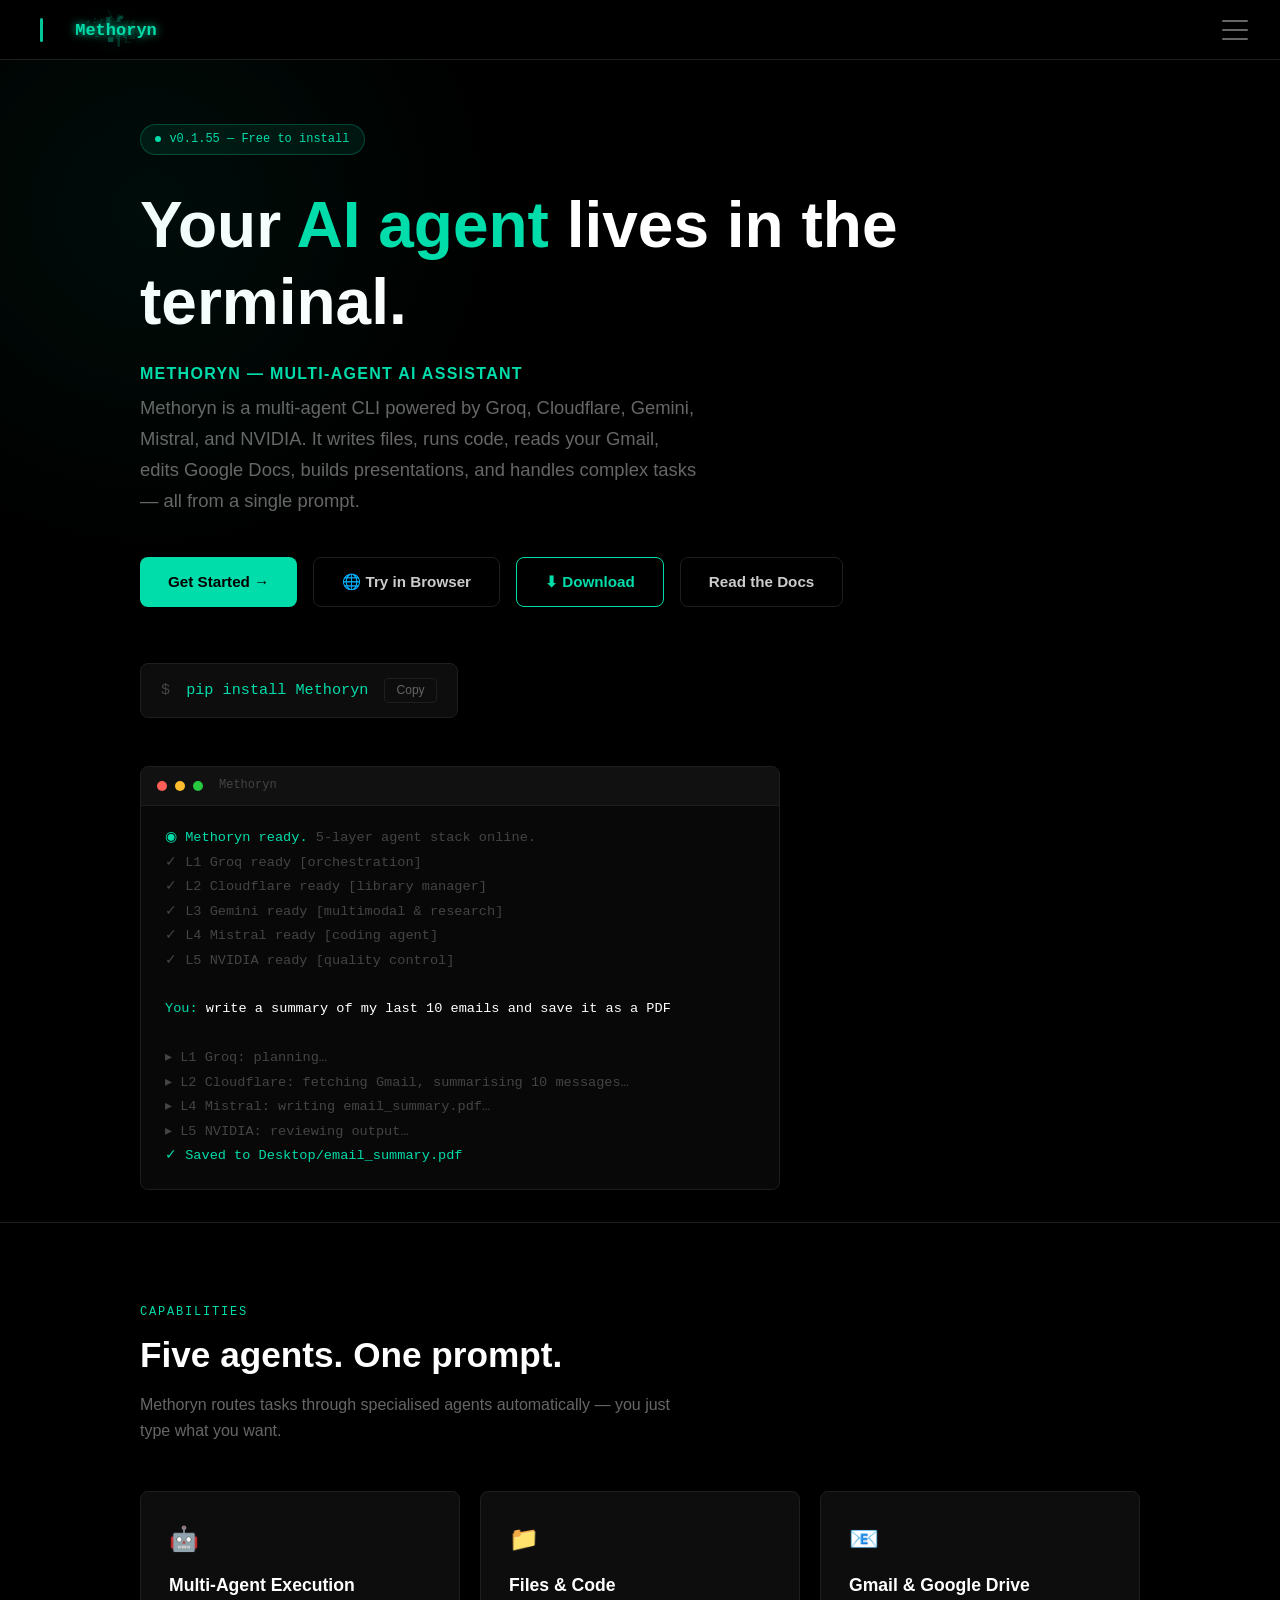
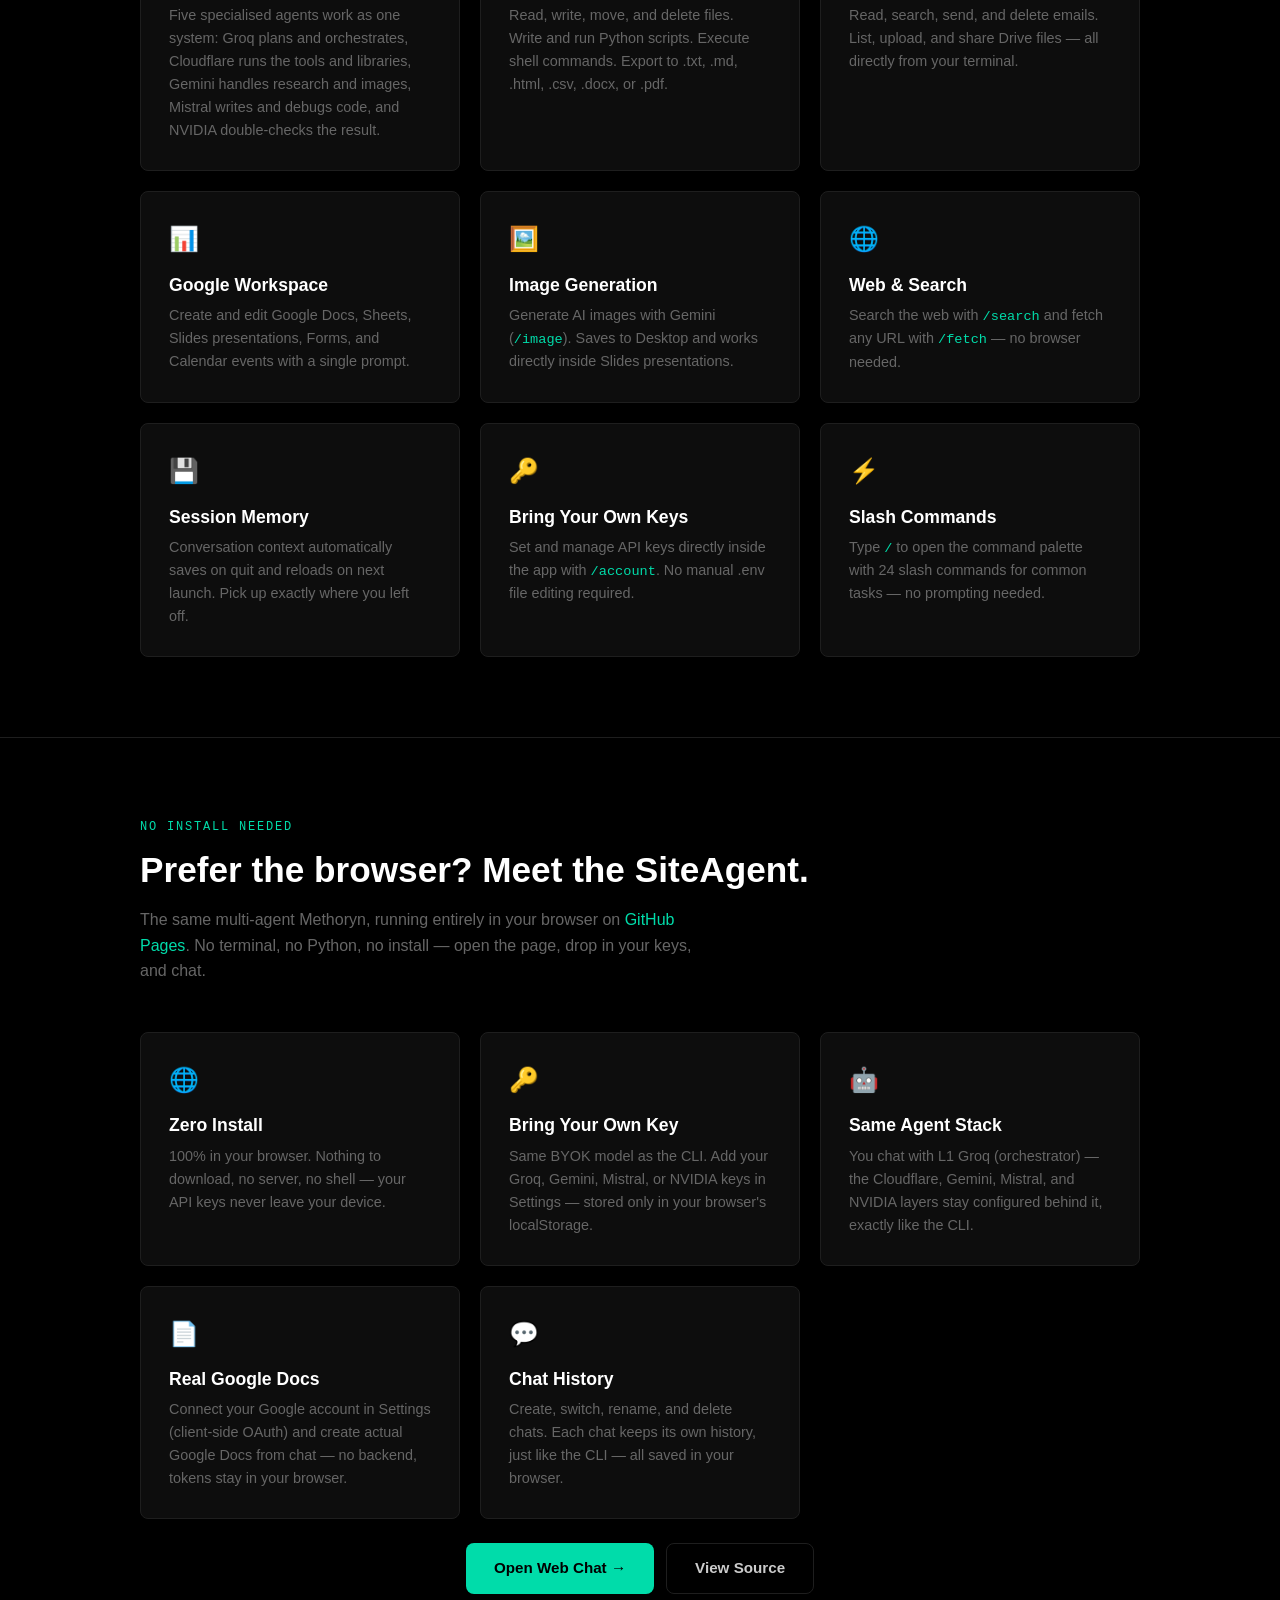
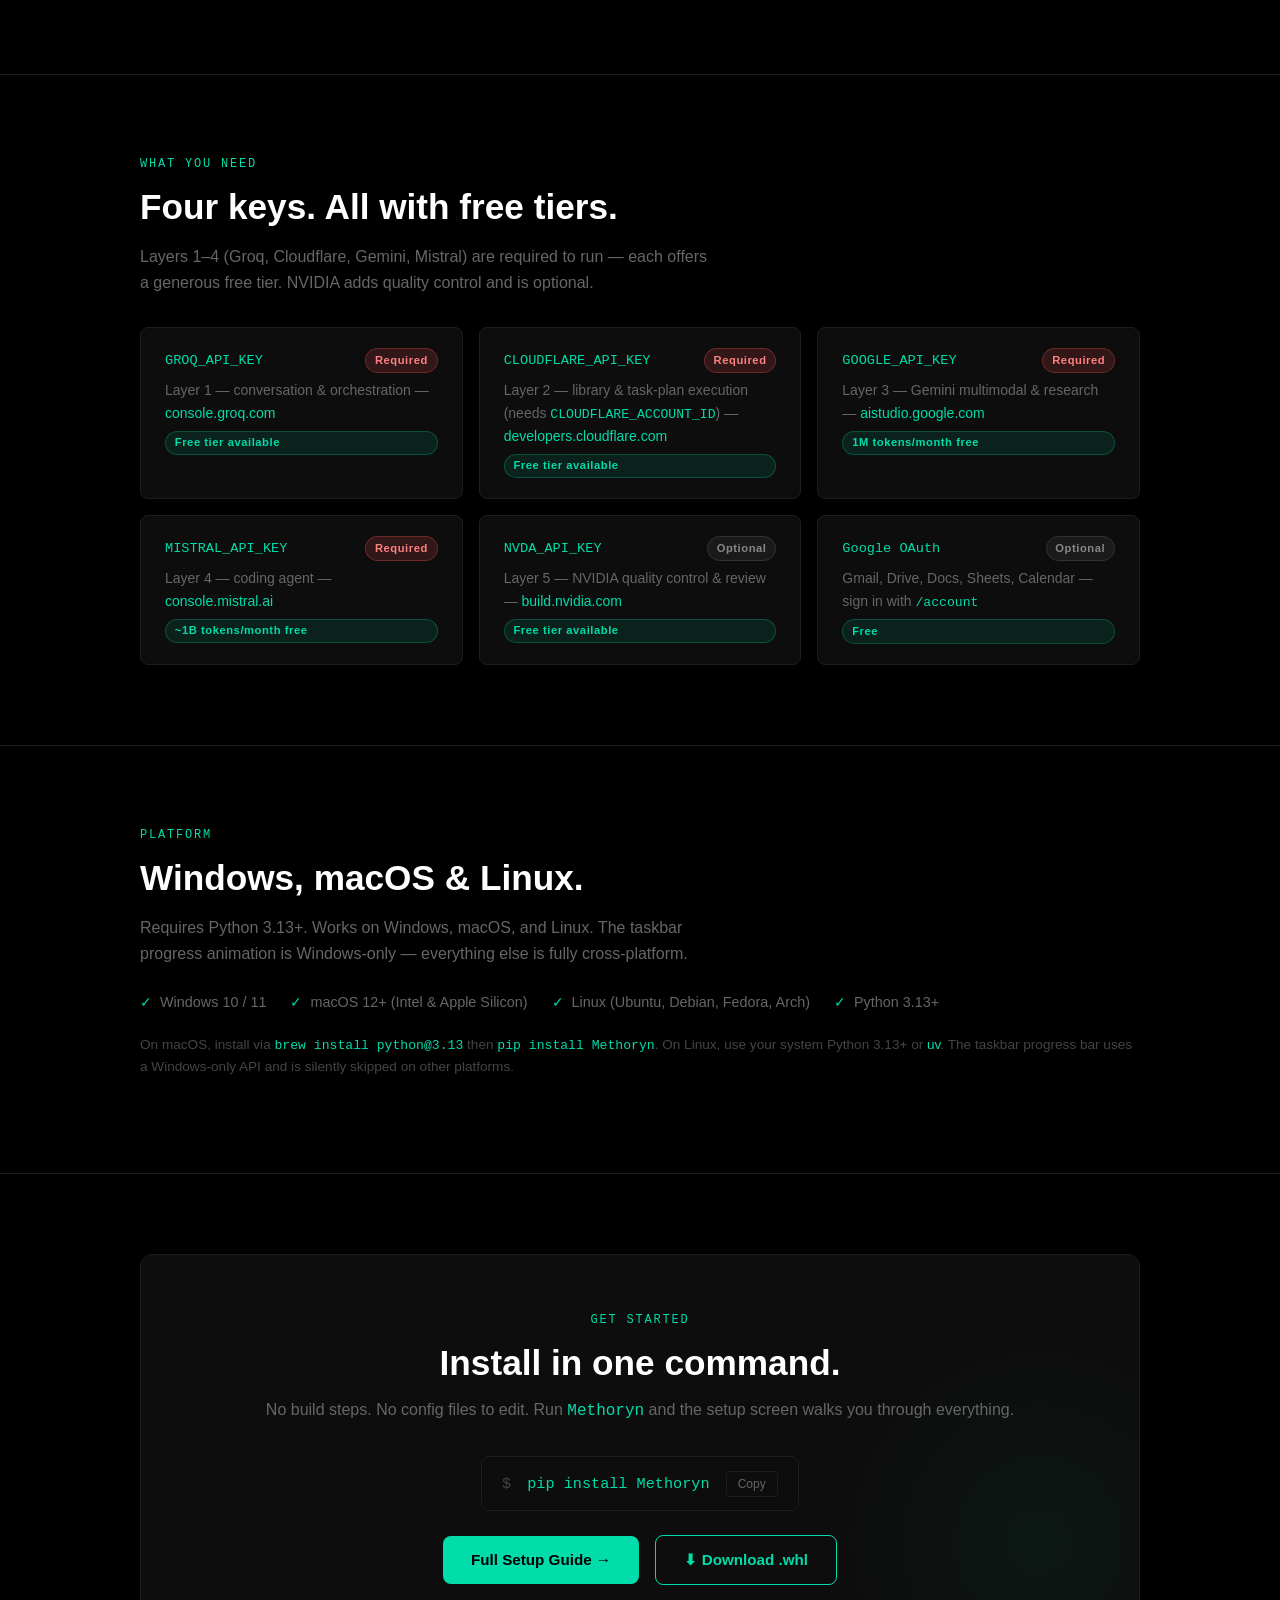
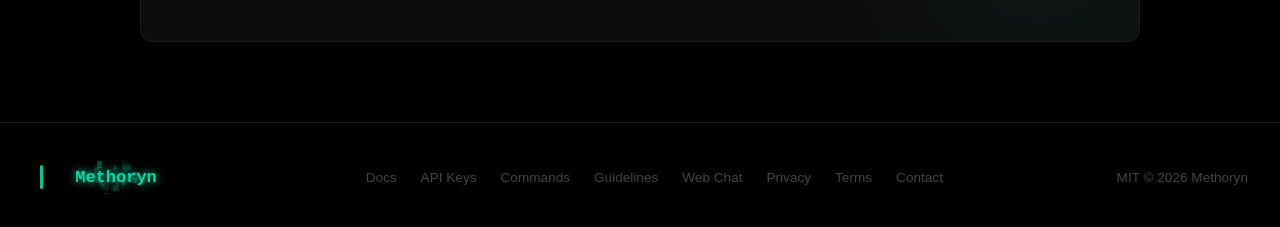
==== index.html @ 9edf4b49 "site: update to v0.1.55" ====
<!DOCTYPE html>
<html lang="en">
<head>
  <meta charset="UTF-8"/>
  <meta name="viewport" content="width=device-width, initial-scale=1.0"/>
  <title>Methoryn — Multi-Agent AI CLI</title>
  <meta name="description" content="Methoryn is a terminal-based multi-agent AI assistant powered by Groq, Cloudflare, Gemini, Mistral, and NVIDIA. Runs on your desktop. Handles files, code, Gmail, Drive, Docs, Sheets, Slides, and more."/>
  <meta name="google-site-verification" content="hRwFmgSEQUuL4GQGthrdGrZCPT9LJMTdBZfzqqaU3xQ" />
  <link rel="icon" type="image/svg+xml" href="favicon.svg"/>
  <link rel="stylesheet" href="style.css"/>
</head>
<body class="page">

  <!-- ── Nav ── -->
  <nav>
    <a class="nav-logo" href="index.html"><canvas id="Methoryn-logo-nav" style="display:block; width:160px; height:44px;"></canvas></a>
    <button class="nav-toggle" id="nav-toggle" aria-label="Open navigation menu" aria-expanded="false">
      <span></span><span></span><span></span>
    </button>
    <ul class="nav-links" id="nav-links">
      <li><a href="index.html" class="active">Home</a></li>
      <li><a href="api-keys.html">API Keys</a></li>
      <li><a href="commands.html">Commands</a></li>
      <li><a href="guidelines.html">Guidelines</a></li>
      <li><a href="https://methoryncli.github.io/Methoryn-SiteAgent/" target="_blank">Web Chat</a></li>
      <li><a href="https://pypi.org/project/Methoryn/#files" target="_blank" class="nav-download">⬇ Download</a></li>
      <li><a href="get-started.html" class="nav-cta">Get Started →</a></li>
    </ul>
  </nav>

  <!-- ── Hero ── -->
  <section class="hero">
    <div class="hero-inner">
      <div class="hero-badge">
        <span></span> v0.1.55 — Free to install
      </div>

      <h1>Your <em>AI agent</em> lives in the terminal.</h1>

      <h2 style="font-size:1rem; font-weight:600; color:var(--accent); letter-spacing:0.08em; text-transform:uppercase; margin-bottom:0.5rem;">Methoryn — Multi-Agent AI Assistant</h2>

      <p class="hero-sub">
        Methoryn is a multi-agent CLI powered by Groq, Cloudflare, Gemini,
        Mistral, and NVIDIA. It writes files,
        runs code, reads your Gmail, edits Google Docs, builds presentations,
        and handles complex tasks — all from a single prompt.
      </p>

      <div class="hero-actions">
        <a href="get-started.html" class="btn btn-primary">Get Started →</a>
        <a href="https://methoryncli.github.io/Methoryn-SiteAgent/" target="_blank" class="btn btn-secondary">🌐 Try in Browser</a>
        <a href="https://pypi.org/project/Methoryn/#files" target="_blank" class="btn btn-download">⬇ Download</a>
        <a href="get-started.html" class="btn btn-secondary">Read the Docs</a>
      </div>

      <div class="install-box">
        <span class="prompt">$</span>
        <span id="install-cmd">pip install Methoryn</span>
        <button class="copy-btn" onclick="copyInstall(this)">Copy</button>
      </div>

      <!-- Terminal mockup -->
      <div class="terminal" style="margin-top:3rem; max-width:640px;">
        <div class="terminal-bar">
          <div class="terminal-dot" style="background:#ff5f57;"></div>
          <div class="terminal-dot" style="background:#febc2e;"></div>
          <div class="terminal-dot" style="background:#28c840;"></div>
          <span style="color:#444; font-size:0.75rem; margin-left:0.5rem; font-family:monospace;">Methoryn</span>
        </div>
        <div class="terminal-body">
          <div><span class="t-prompt">◉</span> <span class="t-success">Methoryn ready.</span> <span class="t-dim">5-layer agent stack online.</span></div>
          <div class="t-dim">  ✓ L1 Groq        ready  [orchestration]</div>
          <div class="t-dim">  ✓ L2 Cloudflare  ready  [library manager]</div>
          <div class="t-dim">  ✓ L3 Gemini      ready  [multimodal &amp; research]</div>
          <div class="t-dim">  ✓ L4 Mistral     ready  [coding agent]</div>
          <div class="t-dim">  ✓ L5 NVIDIA      ready  [quality control]</div>
          <br/>
          <div><span class="t-prompt">You:</span> <span class="t-cmd">write a summary of my last 10 emails and save it as a PDF</span></div>
          <br/>
          <div class="t-dim">  ▸ L1 Groq: planning…</div>
          <div class="t-dim">  ▸ L2 Cloudflare: fetching Gmail, summarising 10 messages…</div>
          <div class="t-dim">  ▸ L4 Mistral: writing email_summary.pdf…</div>
          <div class="t-dim">  ▸ L5 NVIDIA: reviewing output…</div>
          <div><span class="t-success">  ✓ Saved to Desktop/email_summary.pdf</span></div>
        </div>
      </div>
    </div>
  </section>

  <hr class="divider"/>

  <!-- ── What it does ── -->
  <section id="features">
    <div class="container">
      <div class="section-label">Capabilities</div>
      <h2>Five agents. One prompt.</h2>
      <p style="color:var(--text-dim); max-width:560px;">Methoryn routes tasks through specialised agents automatically — you just type what you want.</p>

      <div class="features-grid">
        <div class="feature-card">
          <div class="feature-icon">🤖</div>
          <h3>Multi-Agent Execution</h3>
          <p>Five specialised agents work as one system: Groq plans and orchestrates, Cloudflare runs the tools and libraries, Gemini handles research and images, Mistral writes and debugs code, and NVIDIA double-checks the result.</p>
        </div>
        <div class="feature-card">
          <div class="feature-icon">📁</div>
          <h3>Files &amp; Code</h3>
          <p>Read, write, move, and delete files. Write and run Python scripts. Execute shell commands. Export to .txt, .md, .html, .csv, .docx, or .pdf.</p>
        </div>
        <div class="feature-card">
          <div class="feature-icon">📧</div>
          <h3>Gmail &amp; Google Drive</h3>
          <p>Read, search, send, and delete emails. List, upload, and share Drive files — all directly from your terminal.</p>
        </div>
        <div class="feature-card">
          <div class="feature-icon">📊</div>
          <h3>Google Workspace</h3>
          <p>Create and edit Google Docs, Sheets, Slides presentations, Forms, and Calendar events with a single prompt.</p>
        </div>
        <div class="feature-card">
          <div class="feature-icon">🖼️</div>
          <h3>Image Generation</h3>
          <p>Generate AI images with Gemini (<code style="color:var(--accent); font-size:0.85rem;">/image</code>). Saves to Desktop and works directly inside Slides presentations.</p>
        </div>
        <div class="feature-card">
          <div class="feature-icon">🌐</div>
          <h3>Web &amp; Search</h3>
          <p>Search the web with <code style="color:var(--accent); font-size:0.85rem;">/search</code> and fetch any URL with <code style="color:var(--accent); font-size:0.85rem;">/fetch</code> — no browser needed.</p>
        </div>
        <div class="feature-card">
          <div class="feature-icon">💾</div>
          <h3>Session Memory</h3>
          <p>Conversation context automatically saves on quit and reloads on next launch. Pick up exactly where you left off.</p>
        </div>
        <div class="feature-card">
          <div class="feature-icon">🔑</div>
          <h3>Bring Your Own Keys</h3>
          <p>Set and manage API keys directly inside the app with <code style="color:var(--accent); font-size:0.85rem;">/account</code>. No manual .env file editing required.</p>
        </div>
        <div class="feature-card">
          <div class="feature-icon">⚡</div>
          <h3>Slash Commands</h3>
          <p>Type <code style="color:var(--accent); font-size:0.85rem;">/</code> to open the command palette with 24 slash commands for common tasks — no prompting needed.</p>
        </div>
      </div>
    </div>
  </section>

  <hr class="divider"/>

  <!-- ── SiteAgent (web chat) ── -->
  <section id="web-agent">
    <div class="container">
      <div class="section-label">No install needed</div>
      <h2>Prefer the browser? Meet the SiteAgent.</h2>
      <p style="color:var(--text-dim); max-width:580px;">
        The same multi-agent Methoryn, running entirely in your browser on
        <a href="https://methoryncli.github.io/Methoryn-SiteAgent/" target="_blank" style="color:var(--accent);">GitHub Pages</a>.
        No terminal, no Python, no install — open the page, drop in your keys, and chat.
      </p>

      <div class="features-grid">
        <div class="feature-card">
          <div class="feature-icon">🌐</div>
          <h3>Zero Install</h3>
          <p>100% in your browser. Nothing to download, no server, no shell — your API keys never leave your device.</p>
        </div>
        <div class="feature-card">
          <div class="feature-icon">🔑</div>
          <h3>Bring Your Own Key</h3>
          <p>Same BYOK model as the CLI. Add your Groq, Gemini, Mistral, or NVIDIA keys in Settings — stored only in your browser's localStorage.</p>
        </div>
        <div class="feature-card">
          <div class="feature-icon">🤖</div>
          <h3>Same Agent Stack</h3>
          <p>You chat with L1 Groq (orchestrator) — the Cloudflare, Gemini, Mistral, and NVIDIA layers stay configured behind it, exactly like the CLI.</p>
        </div>
        <div class="feature-card">
          <div class="feature-icon">📄</div>
          <h3>Real Google Docs</h3>
          <p>Connect your Google account in Settings (client-side OAuth) and create actual Google Docs from chat — no backend, tokens stay in your browser.</p>
        </div>
        <div class="feature-card">
          <div class="feature-icon">💬</div>
          <h3>Chat History</h3>
          <p>Create, switch, rename, and delete chats. Each chat keeps its own history, just like the CLI — all saved in your browser.</p>
        </div>
      </div>

      <div style="display:flex; justify-content:center; gap:0.75rem; margin-top:1.5rem; flex-wrap:wrap;">
        <a href="https://methoryncli.github.io/Methoryn-SiteAgent/" target="_blank" class="btn btn-primary">Open Web Chat →</a>
        <a href="https://github.com/MethorynCLI/Methoryn-SiteAgent" target="_blank" class="btn btn-secondary">View Source</a>
      </div>
    </div>
  </section>

  <hr class="divider"/>

  <!-- ── What you provide ── -->
  <section id="requirements">
    <div class="container">
      <div class="section-label">What You Need</div>
      <h2>Four keys. All with free tiers.</h2>
      <p style="color:var(--text-dim); max-width:580px;">Layers 1–4 (Groq, Cloudflare, Gemini, Mistral) are required to run — each offers a generous free tier. NVIDIA adds quality control and is optional.</p>

      <div class="keys-grid">
        <div class="key-card">
          <div style="display:flex; align-items:center; justify-content:space-between;">
            <span class="key-name">GROQ_API_KEY</span>
            <span class="badge badge-required">Required</span>
          </div>
          <span class="key-desc">Layer 1 — conversation &amp; orchestration — <a href="https://console.groq.com/" target="_blank">console.groq.com</a></span>
          <span class="badge badge-free">Free tier available</span>
        </div>
        <div class="key-card">
          <div style="display:flex; align-items:center; justify-content:space-between;">
            <span class="key-name">CLOUDFLARE_API_KEY</span>
            <span class="badge badge-required">Required</span>
          </div>
          <span class="key-desc">Layer 2 — library &amp; task-plan execution (needs <code style="color:var(--accent); font-size:0.82rem;">CLOUDFLARE_ACCOUNT_ID</code>) — <a href="https://developers.cloudflare.com/" target="_blank">developers.cloudflare.com</a></span>
          <span class="badge badge-free">Free tier available</span>
        </div>
        <div class="key-card">
          <div style="display:flex; align-items:center; justify-content:space-between;">
            <span class="key-name">GOOGLE_API_KEY</span>
            <span class="badge badge-required">Required</span>
          </div>
          <span class="key-desc">Layer 3 — Gemini multimodal &amp; research — <a href="https://aistudio.google.com/app/apikey" target="_blank">aistudio.google.com</a></span>
          <span class="badge badge-free">1M tokens/month free</span>
        </div>
        <div class="key-card">
          <div style="display:flex; align-items:center; justify-content:space-between;">
            <span class="key-name">MISTRAL_API_KEY</span>
            <span class="badge badge-required">Required</span>
          </div>
          <span class="key-desc">Layer 4 — coding agent — <a href="https://console.mistral.ai/" target="_blank">console.mistral.ai</a></span>
          <span class="badge badge-free">~1B tokens/month free</span>
        </div>
        <div class="key-card">
          <div style="display:flex; align-items:center; justify-content:space-between;">
            <span class="key-name">NVDA_API_KEY</span>
            <span class="badge badge-optional">Optional</span>
          </div>
          <span class="key-desc">Layer 5 — NVIDIA quality control &amp; review — <a href="https://build.nvidia.com/" target="_blank">build.nvidia.com</a></span>
          <span class="badge badge-free">Free tier available</span>
        </div>
        <div class="key-card">
          <div style="display:flex; align-items:center; justify-content:space-between;">
            <span class="key-name">Google OAuth</span>
            <span class="badge badge-optional">Optional</span>
          </div>
          <span class="key-desc">Gmail, Drive, Docs, Sheets, Calendar — sign in with <code style="color:var(--accent); font-size:0.82rem;">/account</code></span>
          <span class="badge badge-free">Free</span>
        </div>
      </div>
    </div>
  </section>

  <hr class="divider"/>

  <!-- ── Platform ── -->
  <section id="platform">
    <div class="container">
      <div class="section-label">Platform</div>
      <h2>Windows, macOS &amp; Linux.</h2>
      <p style="color:var(--text-dim); max-width:560px;">
        Requires Python 3.13+. Works on Windows, macOS, and Linux. The taskbar progress animation is Windows-only — everything else is fully cross-platform.
      </p>
      <div style="display:flex; gap:1.5rem; flex-wrap:wrap; margin-top:1.5rem;">
        <div style="display:flex; align-items:center; gap:0.5rem; color:var(--text-dim); font-size:0.9rem;">
          <span style="color:var(--accent);">✓</span> Windows 10 / 11
        </div>
        <div style="display:flex; align-items:center; gap:0.5rem; color:var(--text-dim); font-size:0.9rem;">
          <span style="color:var(--accent);">✓</span> macOS 12+ (Intel &amp; Apple Silicon)
        </div>
        <div style="display:flex; align-items:center; gap:0.5rem; color:var(--text-dim); font-size:0.9rem;">
          <span style="color:var(--accent);">✓</span> Linux (Ubuntu, Debian, Fedora, Arch)
        </div>
        <div style="display:flex; align-items:center; gap:0.5rem; color:var(--text-dim); font-size:0.9rem;">
          <span style="color:var(--accent);">✓</span> Python 3.13+
        </div>
      </div>
      <p style="color:var(--text-muted); font-size:0.85rem; margin-top:1.25rem;">
        On macOS, install via <code style="color:var(--accent); font-size:0.82rem;">brew install python@3.13</code> then <code style="color:var(--accent); font-size:0.82rem;">pip install Methoryn</code>.
        On Linux, use your system Python 3.13+ or <a href="https://github.com/astral-sh/uv" target="_blank">uv</a>.
        The taskbar progress bar uses a Windows-only API and is silently skipped on other platforms.
      </p>
    </div>
  </section>

  <hr class="divider"/>

  <!-- ── CTA ── -->
  <section>
    <div class="container">
      <div class="cta-banner">
        <div class="section-label">Get Started</div>
        <h2>Install in one command.</h2>
        <p>No build steps. No config files to edit. Run <code style="color:var(--accent);">Methoryn</code> and the setup screen walks you through everything.</p>
        <div style="display:flex; justify-content:center; margin-bottom:1.5rem;">
          <div class="install-box">
            <span class="prompt">$</span>
            <span id="install-cmd-2">pip install Methoryn</span>
            <button class="copy-btn" onclick="copyInstall2(this)">Copy</button>
          </div>
        </div>
        <a href="get-started.html" class="btn btn-primary">Full Setup Guide →</a>
        <a href="https://pypi.org/project/Methoryn/#files" target="_blank" class="btn btn-download" style="margin-left:0.75rem;">⬇ Download .whl</a>
      </div>
    </div>
  </section>

  <!-- ── Footer ── -->
  <footer>
    <canvas id="Methoryn-logo-footer" style="display:block;"></canvas>
    <div class="footer-links">
      <a href="get-started.html">Docs</a>
      <a href="api-keys.html">API Keys</a>
      <a href="commands.html">Commands</a>
      <a href="guidelines.html">Guidelines</a>
      <a href="https://methoryncli.github.io/Methoryn-SiteAgent/" target="_blank">Web Chat</a>
      <a href="privacy.html">Privacy</a>
      <a href="terms.html">Terms</a>
      <a href="mailto:Anvyl.cli@gmail.com">Contact</a>
    </div>
    <span class="footer-copy">MIT © 2026 Methoryn</span>
  </footer>

  <script src="logo.js"></script>
  <script>
    document.addEventListener('DOMContentLoaded', function() {
      window.initMethorynLogo('Methoryn-logo-nav');
      window.initMethorynLogo('Methoryn-logo-footer');
      // Mobile nav toggle
      var toggle = document.getElementById('nav-toggle');
      var links  = document.getElementById('nav-links');
      if (toggle && links) {
        toggle.addEventListener('click', function() {
          var open = links.classList.toggle('open');
          toggle.classList.toggle('open', open);
          toggle.setAttribute('aria-expanded', open);
        });
        // Close on link tap
        links.querySelectorAll('a').forEach(function(a) {
          a.addEventListener('click', function() {
            links.classList.remove('open');
            toggle.classList.remove('open');
            toggle.setAttribute('aria-expanded', 'false');
          });
        });
      }
    });
    function copyInstall(btn) {
      navigator.clipboard.writeText('pip install Methoryn').then(() => {
        btn.textContent = 'Copied!';
        btn.classList.add('copied');
        setTimeout(() => { btn.textContent = 'Copy'; btn.classList.remove('copied'); }, 2000);
      });
    }
    function copyInstall2(btn) {
      navigator.clipboard.writeText('pip install Methoryn').then(() => {
        btn.textContent = 'Copied!';
        btn.classList.add('copied');
        setTimeout(() => { btn.textContent = 'Copy'; btn.classList.remove('copied'); }, 2000);
      });
    }
  </script>
</body>
</html>
---- style.css ----
/* ── Methoryn Site — Shared Stylesheet ─────────────────────────────────────── */

:root {
  --bg:        #000000;
  --surface:   #0d0d0d;
  --surface2:  #111111;
  --border:    #1e1e1e;
  --accent:    #00dcaa;
  --accent-dim:#00a87e;
  --text:      #cccccc;
  --text-dim:  #666666;
  --text-muted:#444444;
  --danger:    #ff5555;
  --warn:      #e8c44e;
  --radius:    8px;
  /* Cross-platform font stack: macOS → Linux → Windows → generic */
  --font-mono: 'SF Mono', 'Menlo', 'Monaco', 'Cascadia Mono', 'Segoe UI Mono',
               'Liberation Mono', 'Courier New', Courier, monospace;
  --font-sans: -apple-system, BlinkMacSystemFont, 'SF Pro Text', 'Helvetica Neue',
               'Segoe UI', 'Ubuntu', 'Roboto', 'Noto Sans', Arial, sans-serif;
}

/* ── Reset ──────────────────────────────────────────────────────────────── */
*, *::before, *::after { box-sizing: border-box; margin: 0; padding: 0; }
html { scroll-behavior: smooth; overflow-x: hidden; }

body {
  background: var(--bg);
  color: var(--text);
  font-family: var(--font-sans);
  font-size: 16px;
  line-height: 1.6;
  -webkit-font-smoothing: antialiased;
  -moz-osx-font-smoothing: grayscale;
  overflow-x: hidden;
}

a { color: var(--accent); text-decoration: none; }
a:hover { color: #fff; }

/* ── Nav ────────────────────────────────────────────────────────────────── */
nav {
  position: fixed;
  top: 0; left: 0; right: 0;
  z-index: 100;
  display: flex;
  align-items: center;
  justify-content: space-between;
  padding: 0 2rem;
  height: 60px;
  background: rgba(0,0,0,0.85);
  border-bottom: 1px solid var(--border);
  backdrop-filter: blur(12px);
}

.nav-logo { display: flex; align-items: center; text-decoration: none; flex-shrink: 0; }
.nav-logo canvas {
  display: block;
  width: 160px;
  height: 44px;
  min-width: 0;
  /* Canvas bitmap is always 160×44; CSS scales the display */
}

/* nav-links and nav-cta are now defined in the hamburger section below */

/* ── Hamburger toggle — always visible ──────────────────────────────────── */
.nav-toggle {
  display: flex;
  flex-direction: column;
  justify-content: space-between;
  width: 26px;
  height: 20px;
  background: none;
  border: none;
  cursor: pointer;
  padding: 0;
  flex-shrink: 0;
  z-index: 101;
}

.nav-toggle span {
  display: block;
  width: 100%;
  height: 2px;
  background: var(--text-dim);
  border-radius: 2px;
  transition: transform 0.25s ease, opacity 0.25s ease, background 0.2s;
}

.nav-toggle:hover span { background: var(--accent); }

/* Animate to ✕ when open */
.nav-toggle.open span:nth-child(1) { transform: translateY(9px) rotate(45deg); }
.nav-toggle.open span:nth-child(2) { opacity: 0; }
.nav-toggle.open span:nth-child(3) { transform: translateY(-9px) rotate(-45deg); }

/* Nav links — hidden by default, revealed by hamburger on ALL screen sizes */
.nav-links {
  display: none;
  position: absolute;
  top: 60px;
  right: 0;
  min-width: 220px;
  flex-direction: column;
  gap: 0;
  list-style: none;
  background: rgba(8,8,8,0.98);
  border: 1px solid var(--border);
  border-top: none;
  border-radius: 0 0 var(--radius) var(--radius);
  box-shadow: 0 8px 32px rgba(0,0,0,0.6);
  z-index: 200;
  overflow: hidden;
}

.nav-links.open {
  display: flex;
}

.nav-links li { width: 100%; }

.nav-links a {
  display: block;
  padding: 0.8rem 1.5rem;
  color: var(--text-dim);
  font-size: 0.9rem;
  letter-spacing: 0.04em;
  transition: color 0.2s, background 0.2s;
  border-bottom: 1px solid rgba(255,255,255,0.04);
}

.nav-links li:last-child a { border-bottom: none; }

.nav-links a:hover,
.nav-links a.active { color: var(--accent); background: rgba(0,220,170,0.05); }

.nav-links .nav-cta {
  margin: 0.5rem 1rem;
  display: block;
  text-align: center;
  padding: 0.55rem 1rem;
  border-radius: var(--radius);
  background: var(--accent);
  color: #000 !important;
  font-weight: 600;
  font-size: 0.88rem;
  border-bottom: none !important;
}

.nav-links .nav-cta:hover { background: #fff; }

.nav-links .nav-download {
  margin: 0 1rem 0;
  display: block;
  text-align: center;
  padding: 0.5rem 1rem;
  border-radius: var(--radius);
  border: 1px solid var(--accent);
  color: var(--accent) !important;
  font-size: 0.85rem;
  font-weight: 600;
  border-bottom: none !important;
  background: none;
}

.nav-download {
  background: transparent;
  color: var(--accent) !important;
  border: 1px solid var(--accent);
  padding: 0.35rem 0.9rem;
  border-radius: var(--radius);
  font-weight: 600;
  font-size: 0.82rem;
  transition: background 0.2s, color 0.2s;
  white-space: nowrap;
}
.nav-download:hover {
  background: var(--accent);
  color: #000 !important;
}

/* ── Page wrapper ───────────────────────────────────────────────────────── */
.page { padding-top: 60px; }

/* ── Section base ───────────────────────────────────────────────────────── */
section { padding: 5rem 2rem; }

.container {
  max-width: 1000px;
  margin: 0 auto;
}

.section-label {
  font-family: var(--font-mono);
  font-size: 0.75rem;
  color: var(--accent);
  letter-spacing: 0.15em;
  text-transform: uppercase;
  margin-bottom: 0.75rem;
}

h1, h2, h3 { color: #fff; font-weight: 700; line-height: 1.2; overflow-wrap: break-word; word-break: break-word; }
h1 { font-size: clamp(1.85rem, 5.5vw, 4rem); }
h2 { font-size: clamp(1.5rem, 3vw, 2.2rem); margin-bottom: 1rem; }
h3 { font-size: 1.1rem; margin-bottom: 0.5rem; }

p { color: var(--text); margin-bottom: 1rem; }

/* ── Hero ───────────────────────────────────────────────────────────────── */
.hero {
  min-height: 100vh;
  display: flex;
  align-items: center;
  padding: 4rem 2rem 2rem;
  position: relative;
  overflow: hidden;
}

.hero::before {
  content: '';
  position: absolute;
  top: -200px; left: -200px;
  width: 700px; height: 700px;
  background: radial-gradient(circle, rgba(0,220,170,0.06) 0%, transparent 70%);
  pointer-events: none;
}

.hero-inner {
  max-width: 1000px;
  margin: 0 auto;
  width: 100%;
}

.hero-badge {
  display: inline-flex;
  align-items: center;
  gap: 0.5rem;
  background: rgba(0,220,170,0.08);
  border: 1px solid rgba(0,220,170,0.25);
  border-radius: 100px;
  padding: 0.3rem 0.9rem;
  font-family: var(--font-mono);
  font-size: 0.75rem;
  color: var(--accent);
  margin-bottom: 2rem;
}

.hero-badge span { width: 6px; height: 6px; border-radius: 50%; background: var(--accent); display: inline-block; animation: pulse 2s infinite; }

@keyframes pulse {
  0%, 100% { opacity: 1; }
  50% { opacity: 0.3; }
}

.hero h1 { margin-bottom: 1.5rem; }
.hero h1 em { font-style: normal; color: var(--accent); }

.hero-sub {
  font-size: 1.15rem;
  color: var(--text-dim);
  max-width: 560px;
  margin-bottom: 2.5rem;
  line-height: 1.7;
}

.hero-actions { display: flex; gap: 1rem; flex-wrap: wrap; margin-bottom: 3.5rem; }

.btn {
  display: inline-flex;
  align-items: center;
  gap: 0.5rem;
  padding: 0.75rem 1.75rem;
  border-radius: var(--radius);
  font-weight: 600;
  font-size: 0.95rem;
  cursor: pointer;
  transition: all 0.2s;
  border: none;
  text-decoration: none;
}

.btn-primary {
  background: var(--accent);
  color: #000;
}
.btn-primary:hover {
  background: #fff;
  color: #000;
  transform: translateY(-2px);
  box-shadow: 0 8px 24px rgba(0,220,170,0.25);
}

.btn-secondary {
  background: transparent;
  color: var(--text);
  border: 1px solid var(--border);
}
.btn-secondary:hover {
  border-color: var(--accent);
  color: var(--accent);
  transform: translateY(-2px);
}

.btn-download {
  background: transparent;
  color: var(--accent);
  border: 1.5px solid var(--accent);
}
.btn-download:hover {
  background: var(--accent);
  color: #000;
  transform: translateY(-2px);
  box-shadow: 0 8px 24px rgba(0,220,170,0.2);
}

/* ── Install box ────────────────────────────────────────────────────────── */
.install-box {
  display: inline-flex;
  align-items: center;
  gap: 1rem;
  background: var(--surface);
  border: 1px solid var(--border);
  border-radius: var(--radius);
  padding: 0.85rem 1.25rem;
  font-family: var(--font-mono);
  font-size: 0.95rem;
  color: var(--accent);
  max-width: 100%;
}

.install-box .prompt { color: var(--text-muted); user-select: none; }

.copy-btn {
  background: none;
  border: 1px solid var(--border);
  color: var(--text-dim);
  padding: 0.3rem 0.7rem;
  border-radius: 4px;
  font-size: 0.75rem;
  cursor: pointer;
  transition: all 0.2s;
  white-space: nowrap;
}
.copy-btn:hover { border-color: var(--accent); color: var(--accent); }
.copy-btn.copied { border-color: var(--accent); color: var(--accent); }

/* ── Feature grid ───────────────────────────────────────────────────────── */
.features-grid {
  display: grid;
  grid-template-columns: repeat(auto-fit, minmax(280px, 1fr));
  gap: 1.25rem;
  margin-top: 3rem;
}

.feature-card {
  background: var(--surface);
  border: 1px solid var(--border);
  border-radius: var(--radius);
  padding: 1.75rem;
  transition: border-color 0.2s, transform 0.2s;
}

.feature-card:hover {
  border-color: rgba(0,220,170,0.3);
  transform: translateY(-3px);
}

.feature-icon {
  font-size: 1.5rem;
  margin-bottom: 1rem;
}

.feature-card h3 { color: #fff; margin-bottom: 0.5rem; }
.feature-card p { color: var(--text-dim); font-size: 0.9rem; margin: 0; }

/* ── Divider ────────────────────────────────────────────────────────────── */
.divider {
  border: none;
  border-top: 1px solid var(--border);
  margin: 0;
}

/* ── Keys table ─────────────────────────────────────────────────────────── */
.keys-grid {
  display: grid;
  grid-template-columns: repeat(auto-fit, minmax(300px, 1fr));
  gap: 1rem;
  margin-top: 2rem;
}

.key-card {
  background: var(--surface);
  border: 1px solid var(--border);
  border-radius: var(--radius);
  padding: 1.25rem 1.5rem;
  display: flex;
  flex-direction: column;
  gap: 0.4rem;
}

.key-card .key-name {
  font-family: var(--font-mono);
  font-size: 0.85rem;
  color: var(--accent);
}

.key-card .key-desc {
  font-size: 0.875rem;
  color: var(--text-dim);
}

.badge {
  display: inline-block;
  font-size: 0.7rem;
  padding: 0.15rem 0.55rem;
  border-radius: 100px;
  font-weight: 600;
  letter-spacing: 0.05em;
}

.badge-required { background: rgba(255,85,85,0.15); color: #ff8080; border: 1px solid rgba(255,85,85,0.3); }
.badge-free     { background: rgba(0,220,170,0.1);  color: var(--accent); border: 1px solid rgba(0,220,170,0.25); }
.badge-optional { background: rgba(102,102,102,0.15); color: #888; border: 1px solid #333; }

/* ── Steps ──────────────────────────────────────────────────────────────── */
.steps { display: flex; flex-direction: column; gap: 1.5rem; margin-top: 2.5rem; }

.step {
  display: grid;
  grid-template-columns: 48px 1fr;
  gap: 1.25rem;
  align-items: start;
}

.step-num {
  width: 48px; height: 48px;
  border-radius: 50%;
  background: rgba(0,220,170,0.08);
  border: 1px solid rgba(0,220,170,0.25);
  display: flex; align-items: center; justify-content: center;
  font-family: var(--font-mono);
  font-size: 1rem;
  color: var(--accent);
  flex-shrink: 0;
}

.step-content h3 { color: #fff; margin-bottom: 0.35rem; font-size: 1rem; }
.step-content p  { color: var(--text-dim); font-size: 0.9rem; margin: 0; }

/* ── Code blocks ────────────────────────────────────────────────────────── */
.code-block {
  background: var(--surface2);
  border: 1px solid var(--border);
  border-radius: var(--radius);
  padding: 1rem 1.25rem;
  font-family: var(--font-mono);
  font-size: 0.875rem;
  color: var(--accent);
  overflow-x: auto;
  margin: 0.75rem 0;
}

.code-block .comment { color: var(--text-muted); }

/* ── Table ──────────────────────────────────────────────────────────────── */
.data-table {
  width: 100%;
  border-collapse: collapse;
  margin-top: 1.5rem;
  font-size: 0.9rem;
}

.data-table th {
  text-align: left;
  padding: 0.75rem 1rem;
  color: var(--text-dim);
  font-size: 0.75rem;
  font-weight: 600;
  letter-spacing: 0.08em;
  text-transform: uppercase;
  border-bottom: 1px solid var(--border);
}

.data-table td {
  padding: 0.75rem 1rem;
  border-bottom: 1px solid var(--border);
  color: var(--text);
  vertical-align: top;
}

.data-table tr:last-child td { border-bottom: none; }
.data-table tr:hover td { background: rgba(255,255,255,0.02); }

.data-table code {
  font-family: var(--font-mono);
  font-size: 0.82rem;
  color: var(--accent);
  background: rgba(0,220,170,0.06);
  padding: 0.1rem 0.4rem;
  border-radius: 3px;
}

.td-dim { color: var(--text-dim) !important; font-size: 0.85rem; }

/* ── Terminal mockup ────────────────────────────────────────────────────── */
.terminal {
  background: #080808;
  border: 1px solid var(--border);
  border-radius: var(--radius);
  overflow: hidden;
  margin-top: 2rem;
}

.terminal-bar {
  background: #111;
  border-bottom: 1px solid var(--border);
  padding: 0.6rem 1rem;
  display: flex;
  align-items: center;
  gap: 0.5rem;
}

.terminal-dot {
  width: 10px; height: 10px;
  border-radius: 50%;
}

.terminal-body {
  padding: 1.25rem 1.5rem;
  font-family: var(--font-mono);
  font-size: 0.85rem;
  line-height: 1.8;
}

.t-prompt   { color: var(--accent); }
.t-cmd      { color: #fff; }
.t-out      { color: var(--text-dim); }
.t-success  { color: var(--accent); }
.t-dim      { color: var(--text-muted); }

/* ── CTA banner ─────────────────────────────────────────────────────────── */
.cta-banner {
  background: var(--surface);
  border: 1px solid var(--border);
  border-radius: 12px;
  padding: 3.5rem 2rem;
  text-align: center;
  position: relative;
  overflow: hidden;
}

.cta-banner::before {
  content: '';
  position: absolute;
  bottom: -100px; right: -100px;
  width: 400px; height: 400px;
  background: radial-gradient(circle, rgba(0,220,170,0.05) 0%, transparent 70%);
  pointer-events: none;
}

.cta-banner h2 { margin-bottom: 0.75rem; }
.cta-banner p  { color: var(--text-dim); margin-bottom: 2rem; }

/* ── Footer ─────────────────────────────────────────────────────────────── */
footer {
  border-top: 1px solid var(--border);
  padding: 2rem;
  display: flex;
  align-items: center;
  justify-content: space-between;
  flex-wrap: wrap;
  gap: 1rem;
}

footer canvas {
  display: block;
  width: 160px;
  height: 44px;
  max-width: 160px;
}

.footer-links { display: flex; gap: 1.5rem; }
.footer-links a { color: var(--text-muted); font-size: 0.85rem; }
.footer-links a:hover { color: var(--accent); }

.footer-copy { color: var(--text-muted); font-size: 0.85rem; }

/* ── Docs pages (full-width, no sidebar) ────────────────────────────────── */
.docs-page {
  width: 100%;
  padding: 2.5rem 2rem 4rem;
}

.docs-body {
  max-width: 860px;
  margin: 0 auto;
}

.docs-hero {
  padding: 3rem 0 3.5rem;
  border-bottom: 1px solid var(--border);
  margin-bottom: 4rem;
}

.docs-hero h1 { font-size: clamp(2rem, 5vw, 3rem); margin-bottom: 0.75rem; }
.docs-hero p  { color: var(--text-dim); font-size: 1.05rem; max-width: 600px; margin: 0; }

.docs-section {
  padding: 0 0 4rem;
  border-bottom: 1px solid var(--border);
  margin-bottom: 4rem;
}

.docs-section:last-child { border-bottom: none; margin-bottom: 0; padding-bottom: 2rem; }

.docs-section h2 { font-size: clamp(1.4rem, 3vw, 1.9rem); margin-bottom: 0.5rem; }
.docs-section h3 { font-size: 1.05rem; color: #fff; margin: 2rem 0 0.5rem; }
.docs-section p  { color: var(--text-dim); font-size: 0.95rem; line-height: 1.8; margin-bottom: 1rem; }
.docs-section ul, .docs-section ol { color: var(--text-dim); font-size: 0.95rem; line-height: 2; padding-left: 1.5rem; margin-bottom: 1rem; }
.docs-section li { margin-bottom: 0.15rem; }

.docs-tip {
  margin: 1.5rem 0;
  padding: 1rem 1.25rem;
  background: rgba(0,220,170,0.05);
  border: 1px solid rgba(0,220,170,0.2);
  border-radius: var(--radius);
  font-size: 0.9rem;
  color: var(--text-dim);
}

.docs-tip strong { color: var(--accent); }

.docs-warn {
  margin: 1.5rem 0;
  padding: 1rem 1.25rem;
  background: rgba(232,196,78,0.05);
  border: 1px solid rgba(232,196,78,0.2);
  border-radius: var(--radius);
  font-size: 0.9rem;
  color: var(--text-dim);
}

.docs-warn strong { color: var(--warn); }

.docs-danger {
  margin: 1.5rem 0;
  padding: 1rem 1.25rem;
  background: rgba(255,85,85,0.05);
  border: 1px solid rgba(255,85,85,0.2);
  border-radius: var(--radius);
  font-size: 0.9rem;
  color: var(--text-dim);
}

.docs-danger strong { color: var(--danger); }

/* page-nav — prev/next links at the bottom of each doc page */
.page-nav {
  display: flex;
  justify-content: space-between;
  align-items: center;
  padding: 2rem 0 0;
  margin-top: 2rem;
  border-top: 1px solid var(--border);
  gap: 1rem;
}

.page-nav a {
  display: flex;
  flex-direction: column;
  gap: 0.2rem;
  color: var(--text-dim);
  font-size: 0.875rem;
  transition: color 0.2s;
}

.page-nav a:hover { color: var(--accent); }
.page-nav .nav-label { font-size: 0.75rem; color: var(--text-muted); letter-spacing: 0.08em; text-transform: uppercase; }
.page-nav .nav-title { color: #fff; font-weight: 600; font-size: 0.95rem; }
.page-nav .next { text-align: right; }

/* ── Responsive ─────────────────────────────────────────────────────────── */
@media (max-width: 900px) {
  /* Shrink logo canvas on tablet/mobile */
  .nav-logo canvas {
    width: 120px !important;
    height: 33px !important;
    min-width: 0 !important;
  }

  /* Page offset */
  .page { padding-top: 60px; }

  /* Hero */
  .hero {
    padding: 3rem 1.25rem 4rem;
    min-height: auto;
  }

  .hero h1 {
    font-size: clamp(1.65rem, 7.5vw, 2.4rem);
    line-height: 1.25;
    word-break: break-word;
    overflow-wrap: break-word;
  }

  .docs-hero h1 {
    font-size: clamp(1.5rem, 7vw, 2.2rem);
    word-break: break-word;
    overflow-wrap: break-word;
  }

  .hero-sub { font-size: 1rem; }

  .hero-actions {
    flex-direction: column;
    align-items: flex-start;
  }

  .hero-actions .btn { width: 100%; justify-content: center; }

  /* Install box */
  .install-box {
    display: flex;
    flex-wrap: wrap;
    gap: 0.5rem;
    width: 100%;
    padding: 0.85rem 1rem;
  }

  .install-box #install-cmd,
  .install-box #install-cmd-2 {
    flex: 1;
    min-width: 0;
    overflow: hidden;
    text-overflow: ellipsis;
    white-space: nowrap;
    font-size: 0.85rem;
  }

  /* Terminal */
  .terminal {
    max-width: 100% !important;
    overflow-x: auto;
    -webkit-overflow-scrolling: touch;
  }

  .terminal-body {
    font-size: 0.78rem;
    padding: 1rem;
    white-space: pre;
    overflow-x: auto;
    min-width: 0;
  }

  /* Tables */
  .data-table {
    display: block;
    overflow-x: auto;
    -webkit-overflow-scrolling: touch;
    white-space: nowrap;
    font-size: 0.82rem;
    border: 1px solid var(--border);
    border-radius: var(--radius);
  }

  .data-table th,
  .data-table td {
    padding: 0.6rem 0.85rem;
  }

  /* Grids */
  .features-grid,
  .keys-grid {
    grid-template-columns: 1fr;
  }

  /* Steps */
  .step {
    grid-template-columns: 40px 1fr;
    gap: 1rem;
  }

  .step-num {
    width: 40px;
    height: 40px;
    font-size: 0.9rem;
  }

  /* Sections */
  section { padding: 3rem 1.25rem; }

  /* Docs */
  .docs-page { padding: 4rem 1.25rem 3rem; }

  /* Page nav */
  .page-nav { flex-direction: column; align-items: flex-start; }
  .page-nav .next { text-align: left; }

  /* Footer */
  footer {
    flex-direction: column;
    align-items: flex-start;
    padding: 1.75rem 1.25rem;
    gap: 1.25rem;
  }

  .footer-links {
    flex-wrap: wrap;
    gap: 0.75rem 1.25rem;
  }

  /* CTA banner */
  .cta-banner {
    padding: 2.5rem 1.25rem;
  }

  .cta-banner .install-box {
    width: 100%;
    justify-content: flex-start;
  }

  /* Code blocks */
  .code-block {
    font-size: 0.8rem;
    overflow-x: auto;
    -webkit-overflow-scrolling: touch;
  }
}

/* Very small screens (< 400px) */
@media (max-width: 400px) {
  .hero h1 { font-size: 1.8rem; }
  .nav-logo canvas { width: 100px !important; max-width: 100px !important; height: 28px !important; }
  .install-box { font-size: 0.8rem; }
  .terminal-body { font-size: 0.72rem; }
}
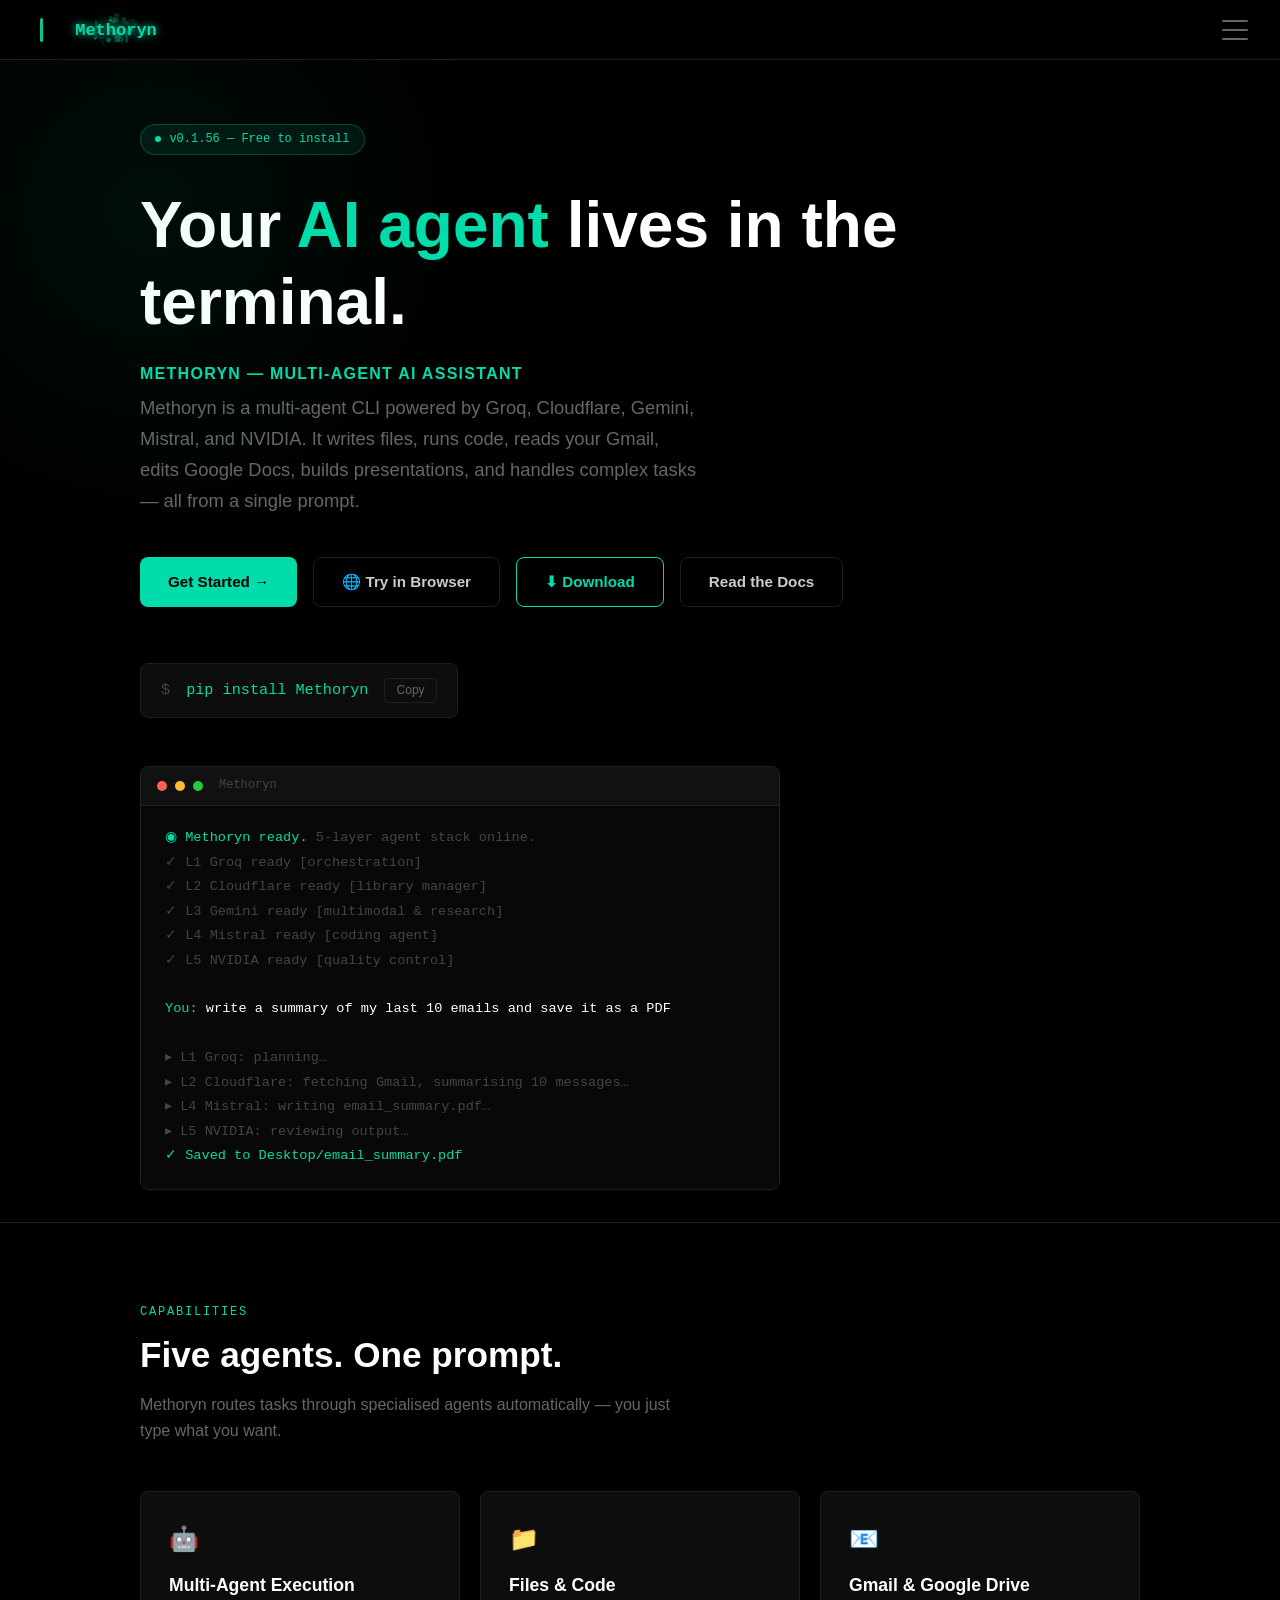
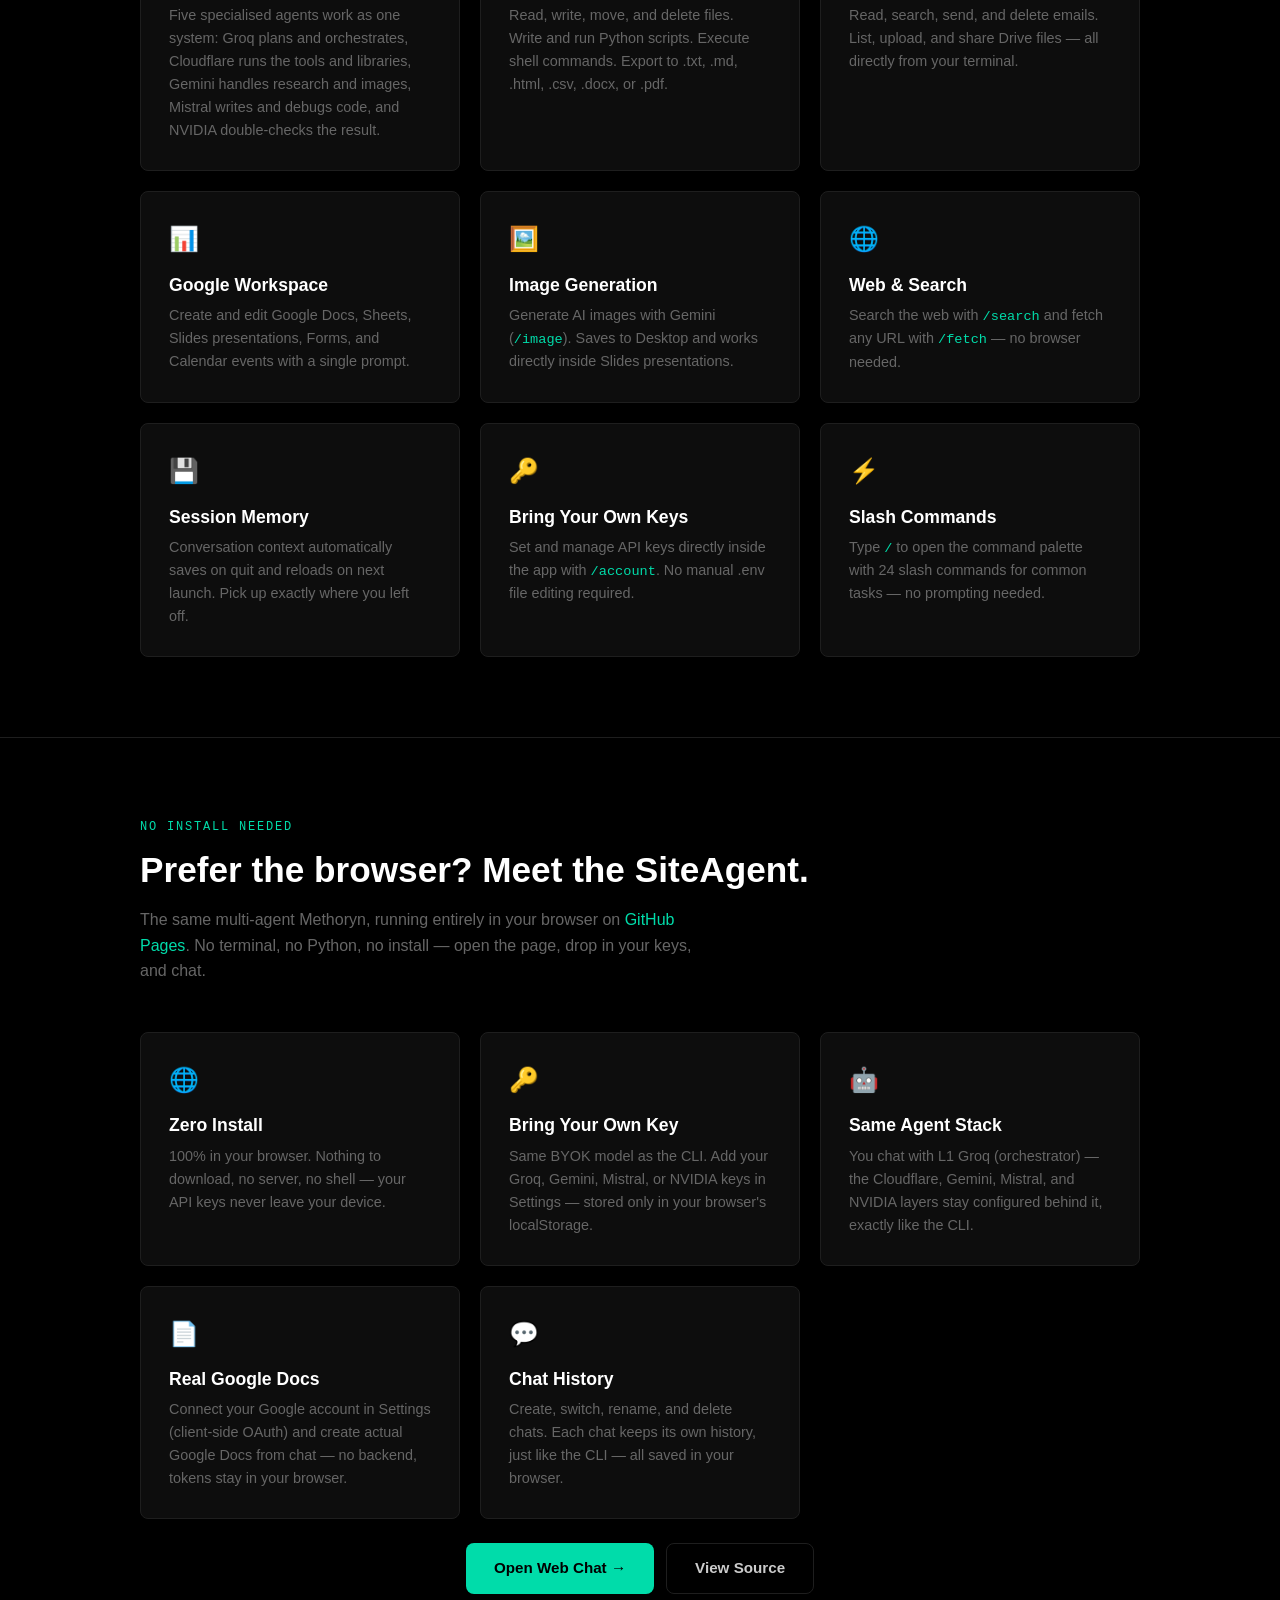
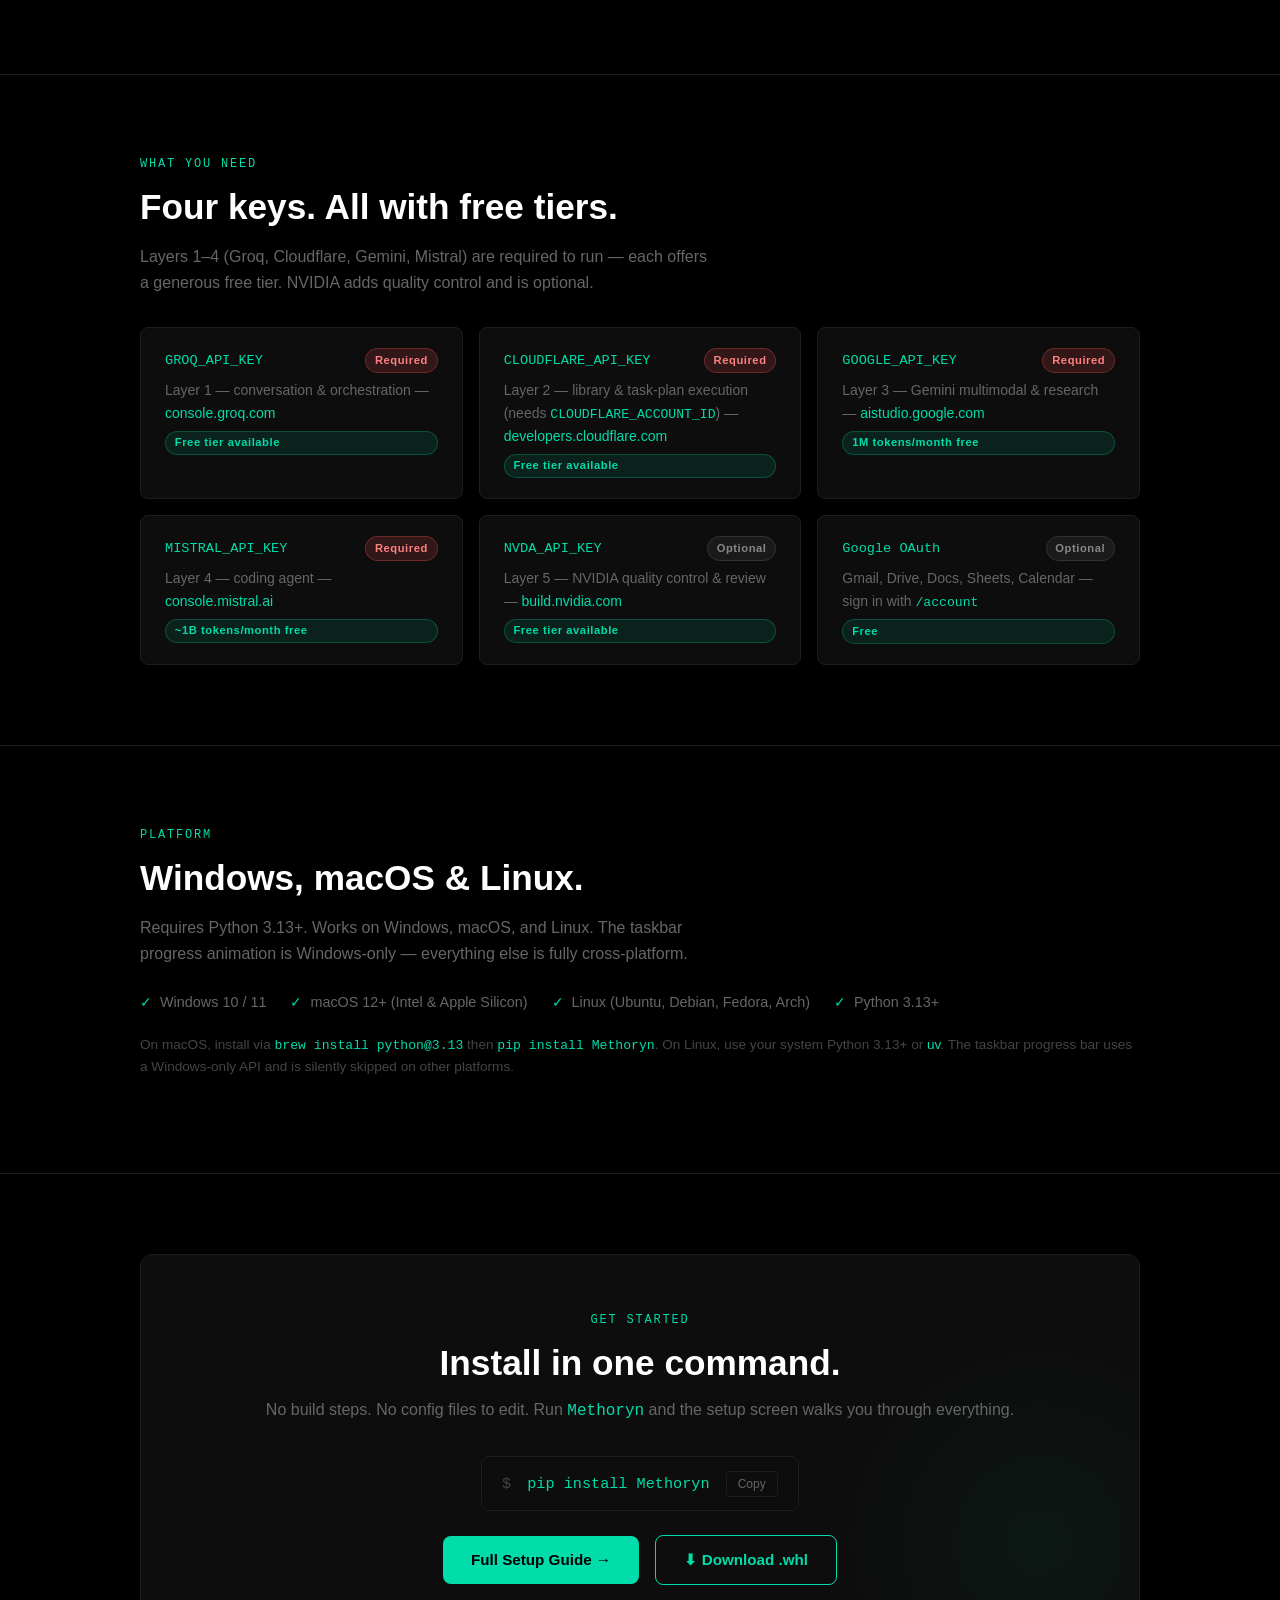
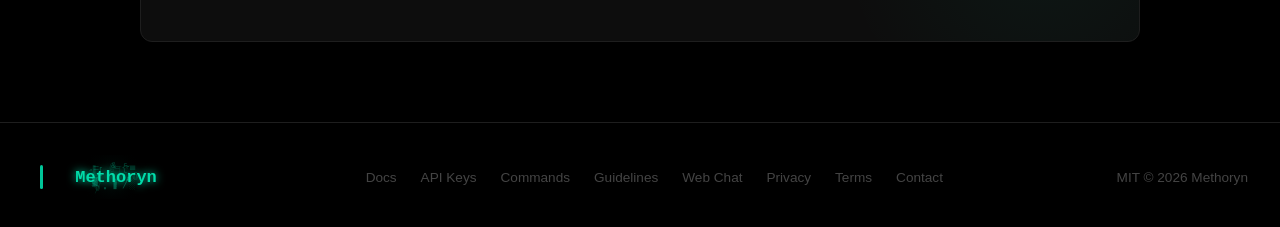
==== commit 14a35fe7: "site: update to v0.1.56" ====
--- a/index.html
+++ b/index.html
@@ -32,7 +32,7 @@
   <section class="hero">
     <div class="hero-inner">
       <div class="hero-badge">
-        <span></span> v0.1.55 — Free to install
+        <span></span> v0.1.56 — Free to install
       </div>
 
       <h1>Your <em>AI agent</em> lives in the terminal.</h1>
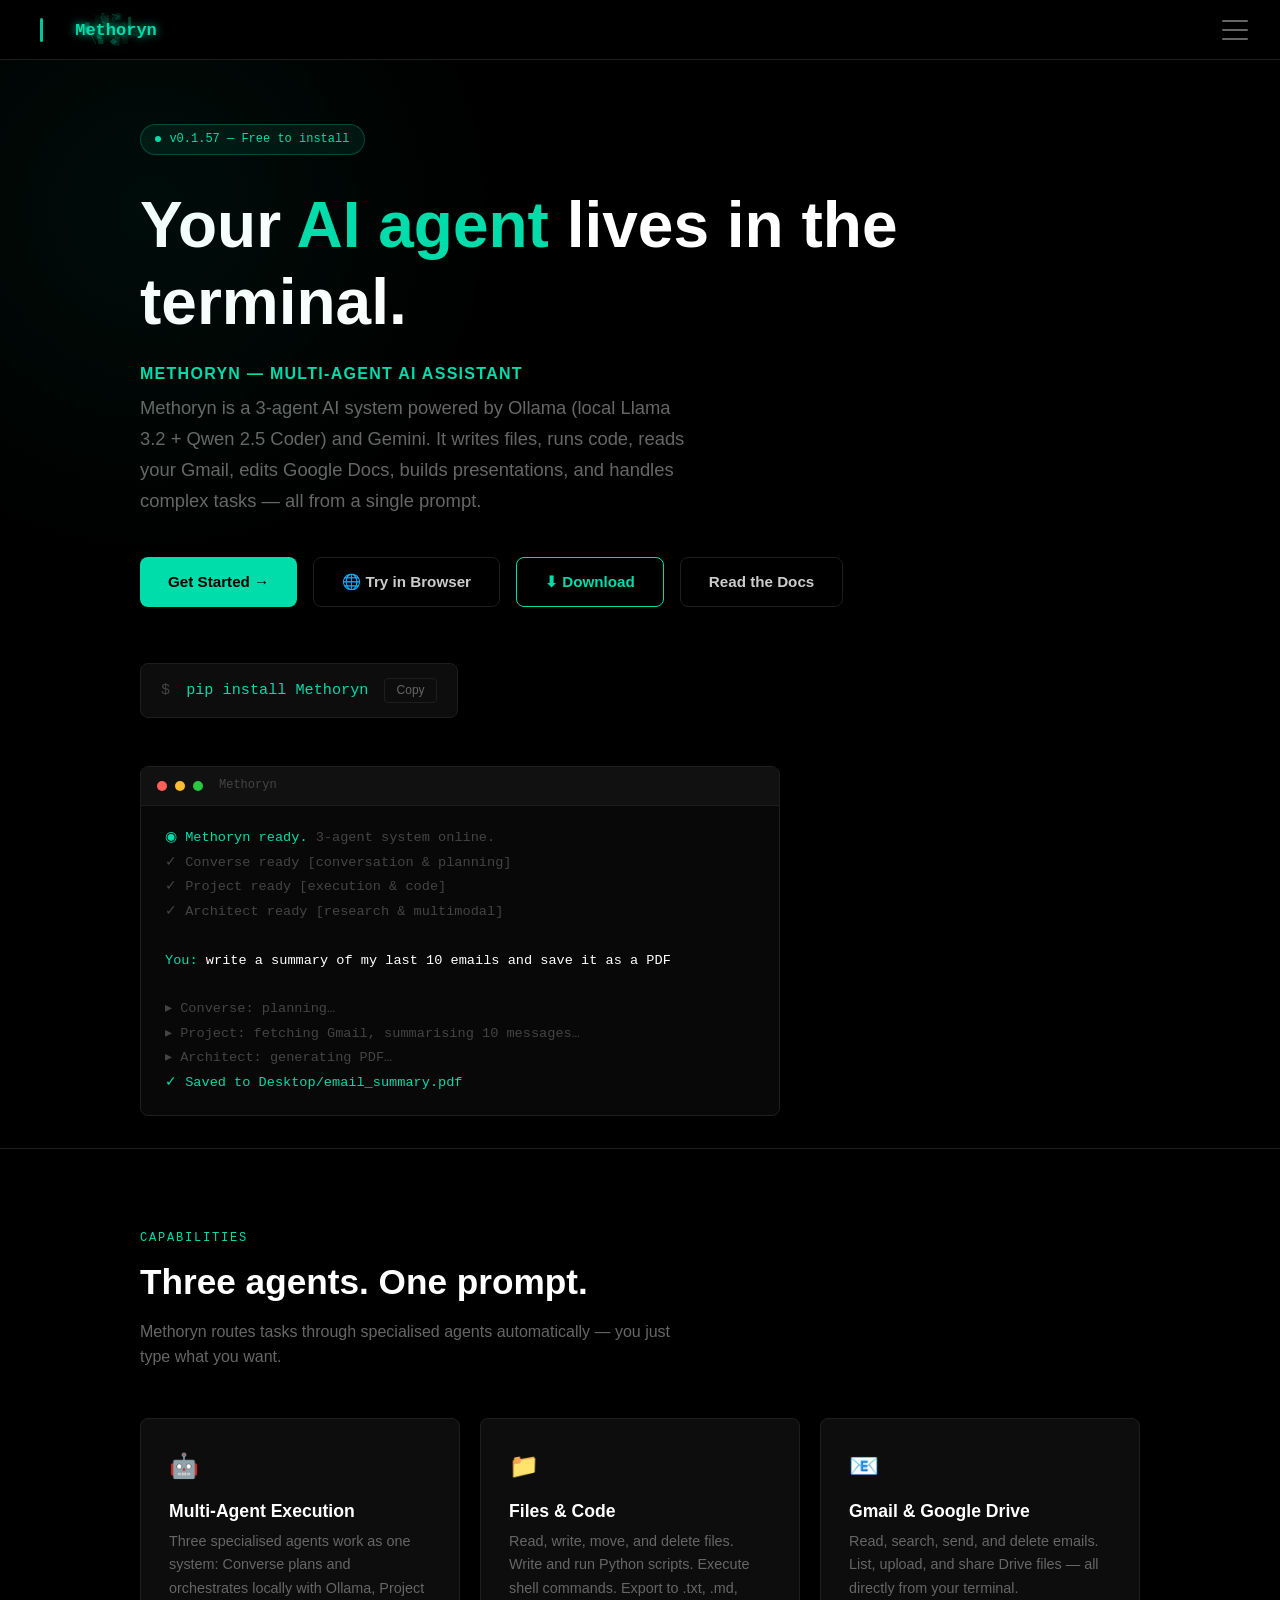
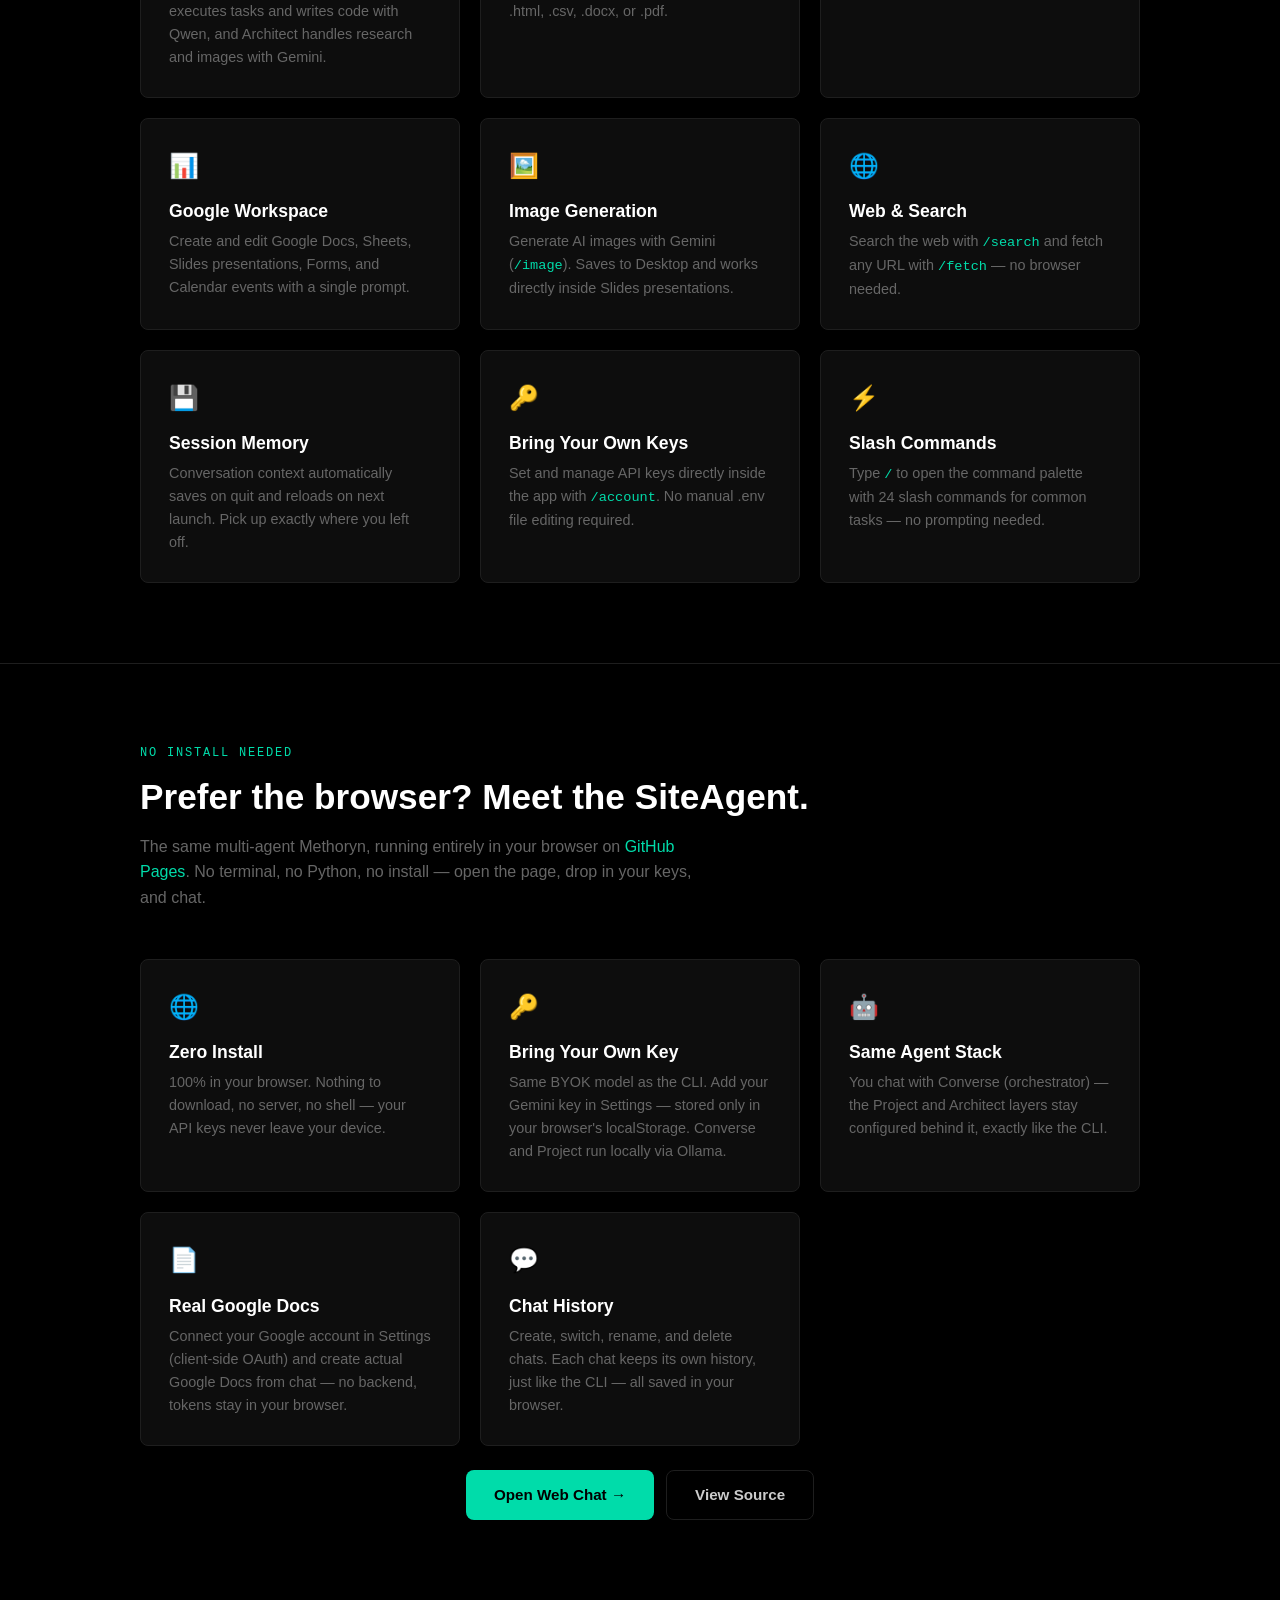
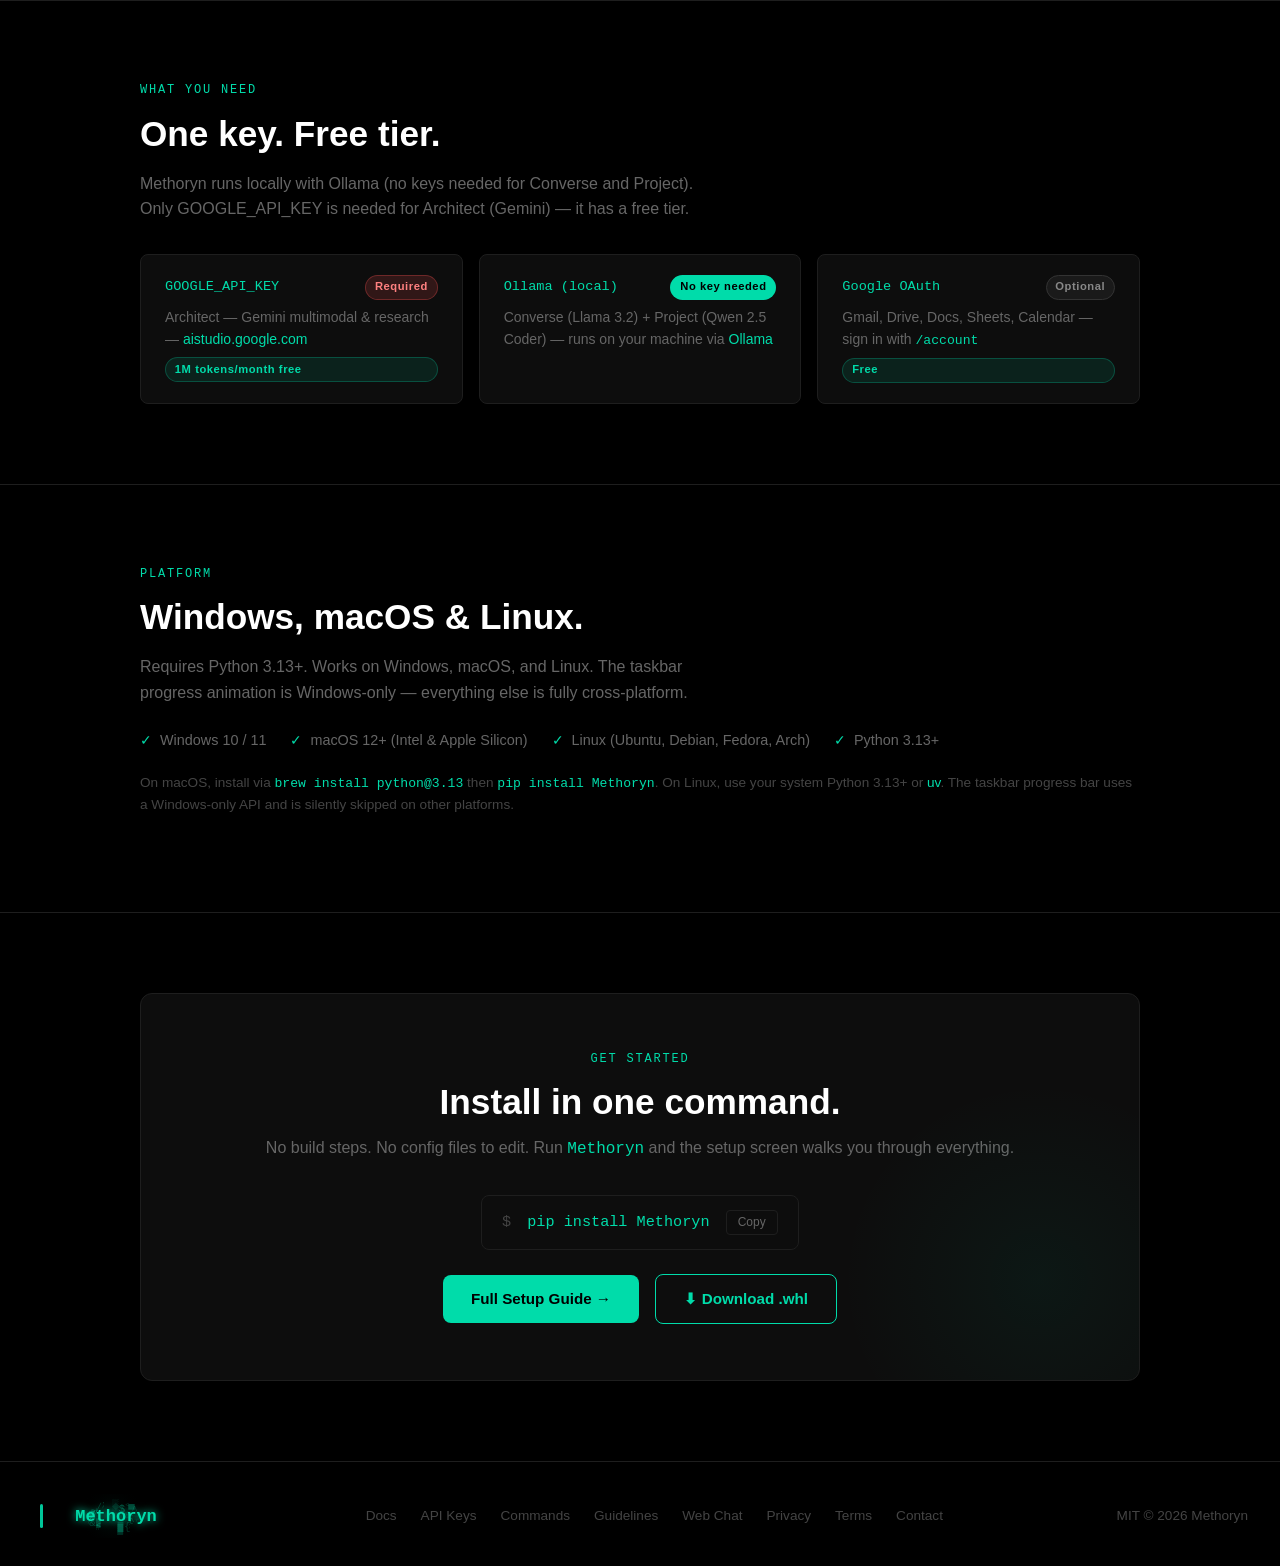
==== commit f16a91c4: "site: update to v0.1.57" ====
--- a/index.html
+++ b/index.html
@@ -4,7 +4,7 @@
   <meta charset="UTF-8"/>
   <meta name="viewport" content="width=device-width, initial-scale=1.0"/>
   <title>Methoryn — Multi-Agent AI CLI</title>
-  <meta name="description" content="Methoryn is a terminal-based multi-agent AI assistant powered by Groq, Cloudflare, Gemini, Mistral, and NVIDIA. Runs on your desktop. Handles files, code, Gmail, Drive, Docs, Sheets, Slides, and more."/>
+  <meta name="description" content="Methoryn is a terminal-based multi-agent AI assistant powered by Ollama (local Llama 3.2 + Qwen 2.5 Coder) and Gemini. Runs on your desktop. Handles files, code, Gmail, Drive, Docs, Sheets, Slides, and more."/>
   <meta name="google-site-verification" content="hRwFmgSEQUuL4GQGthrdGrZCPT9LJMTdBZfzqqaU3xQ" />
   <link rel="icon" type="image/svg+xml" href="favicon.svg"/>
   <link rel="stylesheet" href="style.css"/>
@@ -32,7 +32,7 @@
   <section class="hero">
     <div class="hero-inner">
       <div class="hero-badge">
-        <span></span> v0.1.56 — Free to install
+        <span></span> v0.1.57 — Free to install
       </div>
 
       <h1>Your <em>AI agent</em> lives in the terminal.</h1>
@@ -40,8 +40,8 @@
       <h2 style="font-size:1rem; font-weight:600; color:var(--accent); letter-spacing:0.08em; text-transform:uppercase; margin-bottom:0.5rem;">Methoryn — Multi-Agent AI Assistant</h2>
 
       <p class="hero-sub">
-        Methoryn is a multi-agent CLI powered by Groq, Cloudflare, Gemini,
-        Mistral, and NVIDIA. It writes files,
+        Methoryn is a 3-agent AI system powered by Ollama (local Llama 3.2 + Qwen 2.5 Coder)
+        and Gemini. It writes files,
         runs code, reads your Gmail, edits Google Docs, builds presentations,
         and handles complex tasks — all from a single prompt.
       </p>
@@ -68,19 +68,16 @@
           <span style="color:#444; font-size:0.75rem; margin-left:0.5rem; font-family:monospace;">Methoryn</span>
         </div>
         <div class="terminal-body">
-          <div><span class="t-prompt">◉</span> <span class="t-success">Methoryn ready.</span> <span class="t-dim">5-layer agent stack online.</span></div>
-          <div class="t-dim">  ✓ L1 Groq        ready  [orchestration]</div>
-          <div class="t-dim">  ✓ L2 Cloudflare  ready  [library manager]</div>
-          <div class="t-dim">  ✓ L3 Gemini      ready  [multimodal &amp; research]</div>
-          <div class="t-dim">  ✓ L4 Mistral     ready  [coding agent]</div>
-          <div class="t-dim">  ✓ L5 NVIDIA      ready  [quality control]</div>
+          <div><span class="t-prompt">◉</span> <span class="t-success">Methoryn ready.</span> <span class="t-dim">3-agent system online.</span></div>
+          <div class="t-dim">  ✓ Converse    ready  [conversation &amp; planning]</div>
+          <div class="t-dim">  ✓ Project     ready  [execution &amp; code]</div>
+          <div class="t-dim">  ✓ Architect   ready  [research &amp; multimodal]</div>
           <br/>
           <div><span class="t-prompt">You:</span> <span class="t-cmd">write a summary of my last 10 emails and save it as a PDF</span></div>
           <br/>
-          <div class="t-dim">  ▸ L1 Groq: planning…</div>
-          <div class="t-dim">  ▸ L2 Cloudflare: fetching Gmail, summarising 10 messages…</div>
-          <div class="t-dim">  ▸ L4 Mistral: writing email_summary.pdf…</div>
-          <div class="t-dim">  ▸ L5 NVIDIA: reviewing output…</div>
+          <div class="t-dim">  ▸ Converse: planning…</div>
+          <div class="t-dim">  ▸ Project: fetching Gmail, summarising 10 messages…</div>
+          <div class="t-dim">  ▸ Architect: generating PDF…</div>
           <div><span class="t-success">  ✓ Saved to Desktop/email_summary.pdf</span></div>
         </div>
       </div>
@@ -93,14 +90,14 @@
   <section id="features">
     <div class="container">
       <div class="section-label">Capabilities</div>
-      <h2>Five agents. One prompt.</h2>
+      <h2>Three agents. One prompt.</h2>
       <p style="color:var(--text-dim); max-width:560px;">Methoryn routes tasks through specialised agents automatically — you just type what you want.</p>
 
       <div class="features-grid">
         <div class="feature-card">
           <div class="feature-icon">🤖</div>
           <h3>Multi-Agent Execution</h3>
-          <p>Five specialised agents work as one system: Groq plans and orchestrates, Cloudflare runs the tools and libraries, Gemini handles research and images, Mistral writes and debugs code, and NVIDIA double-checks the result.</p>
+          <p>Three specialised agents work as one system: Converse plans and orchestrates locally with Ollama, Project executes tasks and writes code with Qwen, and Architect handles research and images with Gemini.</p>
         </div>
         <div class="feature-card">
           <div class="feature-icon">📁</div>
@@ -168,12 +165,12 @@
         <div class="feature-card">
           <div class="feature-icon">🔑</div>
           <h3>Bring Your Own Key</h3>
-          <p>Same BYOK model as the CLI. Add your Groq, Gemini, Mistral, or NVIDIA keys in Settings — stored only in your browser's localStorage.</p>
+          <p>Same BYOK model as the CLI. Add your Gemini key in Settings — stored only in your browser's localStorage. Converse and Project run locally via Ollama.</p>
         </div>
         <div class="feature-card">
           <div class="feature-icon">🤖</div>
           <h3>Same Agent Stack</h3>
-          <p>You chat with L1 Groq (orchestrator) — the Cloudflare, Gemini, Mistral, and NVIDIA layers stay configured behind it, exactly like the CLI.</p>
+          <p>You chat with Converse (orchestrator) — the Project and Architect layers stay configured behind it, exactly like the CLI.</p>
         </div>
         <div class="feature-card">
           <div class="feature-icon">📄</div>
@@ -200,49 +197,24 @@
   <section id="requirements">
     <div class="container">
       <div class="section-label">What You Need</div>
-      <h2>Four keys. All with free tiers.</h2>
-      <p style="color:var(--text-dim); max-width:580px;">Layers 1–4 (Groq, Cloudflare, Gemini, Mistral) are required to run — each offers a generous free tier. NVIDIA adds quality control and is optional.</p>
+      <h2>One key. Free tier.</h2>
+      <p style="color:var(--text-dim); max-width:580px;">Methoryn runs locally with Ollama (no keys needed for Converse and Project). Only GOOGLE_API_KEY is needed for Architect (Gemini) — it has a free tier.</p>
 
       <div class="keys-grid">
-        <div class="key-card">
-          <div style="display:flex; align-items:center; justify-content:space-between;">
-            <span class="key-name">GROQ_API_KEY</span>
-            <span class="badge badge-required">Required</span>
-          </div>
-          <span class="key-desc">Layer 1 — conversation &amp; orchestration — <a href="https://console.groq.com/" target="_blank">console.groq.com</a></span>
-          <span class="badge badge-free">Free tier available</span>
-        </div>
-        <div class="key-card">
-          <div style="display:flex; align-items:center; justify-content:space-between;">
-            <span class="key-name">CLOUDFLARE_API_KEY</span>
-            <span class="badge badge-required">Required</span>
-          </div>
-          <span class="key-desc">Layer 2 — library &amp; task-plan execution (needs <code style="color:var(--accent); font-size:0.82rem;">CLOUDFLARE_ACCOUNT_ID</code>) — <a href="https://developers.cloudflare.com/" target="_blank">developers.cloudflare.com</a></span>
-          <span class="badge badge-free">Free tier available</span>
-        </div>
         <div class="key-card">
           <div style="display:flex; align-items:center; justify-content:space-between;">
             <span class="key-name">GOOGLE_API_KEY</span>
             <span class="badge badge-required">Required</span>
           </div>
-          <span class="key-desc">Layer 3 — Gemini multimodal &amp; research — <a href="https://aistudio.google.com/app/apikey" target="_blank">aistudio.google.com</a></span>
+          <span class="key-desc">Architect — Gemini multimodal &amp; research — <a href="https://aistudio.google.com/app/apikey" target="_blank">aistudio.google.com</a></span>
           <span class="badge badge-free">1M tokens/month free</span>
         </div>
         <div class="key-card">
           <div style="display:flex; align-items:center; justify-content:space-between;">
-            <span class="key-name">MISTRAL_API_KEY</span>
-            <span class="badge badge-required">Required</span>
+            <span class="key-name">Ollama (local)</span>
+            <span class="badge badge-free" style="background:var(--accent); color:#000;">No key needed</span>
           </div>
-          <span class="key-desc">Layer 4 — coding agent — <a href="https://console.mistral.ai/" target="_blank">console.mistral.ai</a></span>
-          <span class="badge badge-free">~1B tokens/month free</span>
-        </div>
-        <div class="key-card">
-          <div style="display:flex; align-items:center; justify-content:space-between;">
-            <span class="key-name">NVDA_API_KEY</span>
-            <span class="badge badge-optional">Optional</span>
-          </div>
-          <span class="key-desc">Layer 5 — NVIDIA quality control &amp; review — <a href="https://build.nvidia.com/" target="_blank">build.nvidia.com</a></span>
-          <span class="badge badge-free">Free tier available</span>
+          <span class="key-desc">Converse (Llama 3.2) + Project (Qwen 2.5 Coder) — runs on your machine via <a href="https://ollama.com/download" target="_blank">Ollama</a></span>
         </div>
         <div class="key-card">
           <div style="display:flex; align-items:center; justify-content:space-between;">
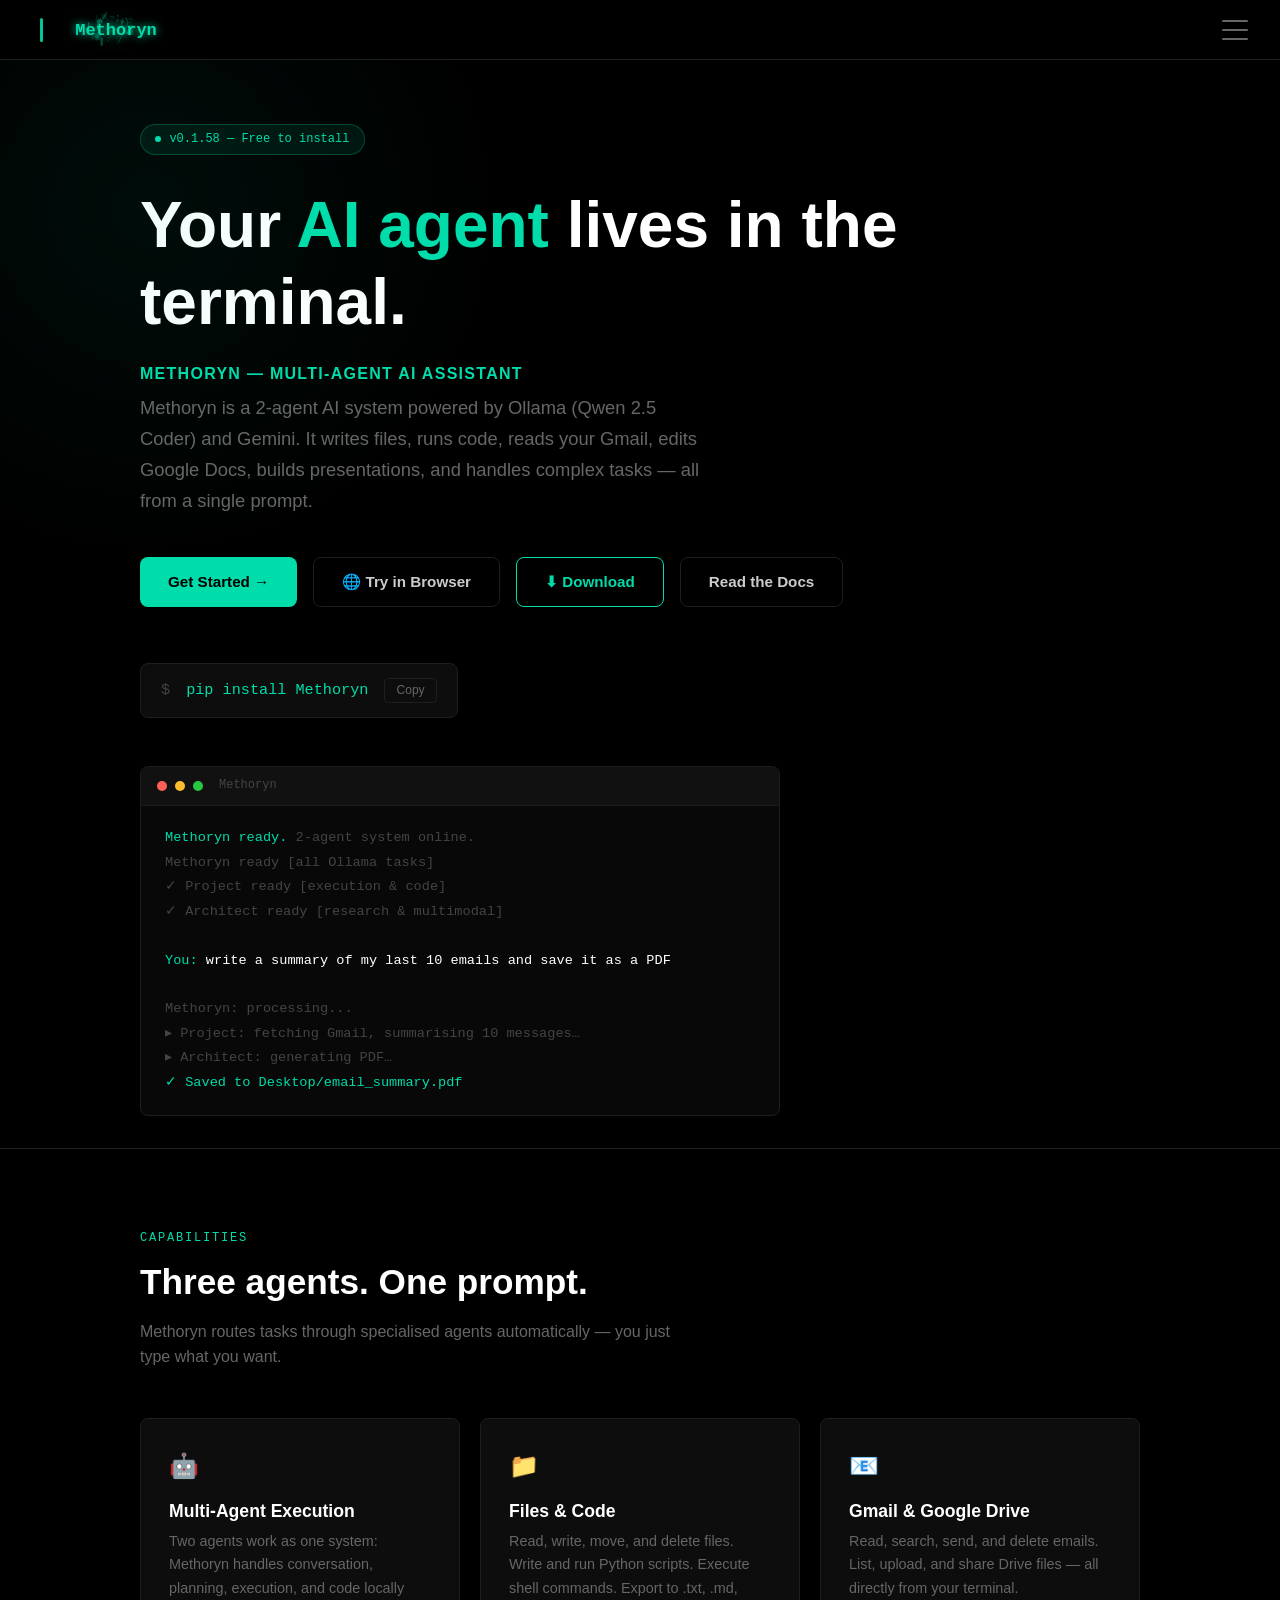
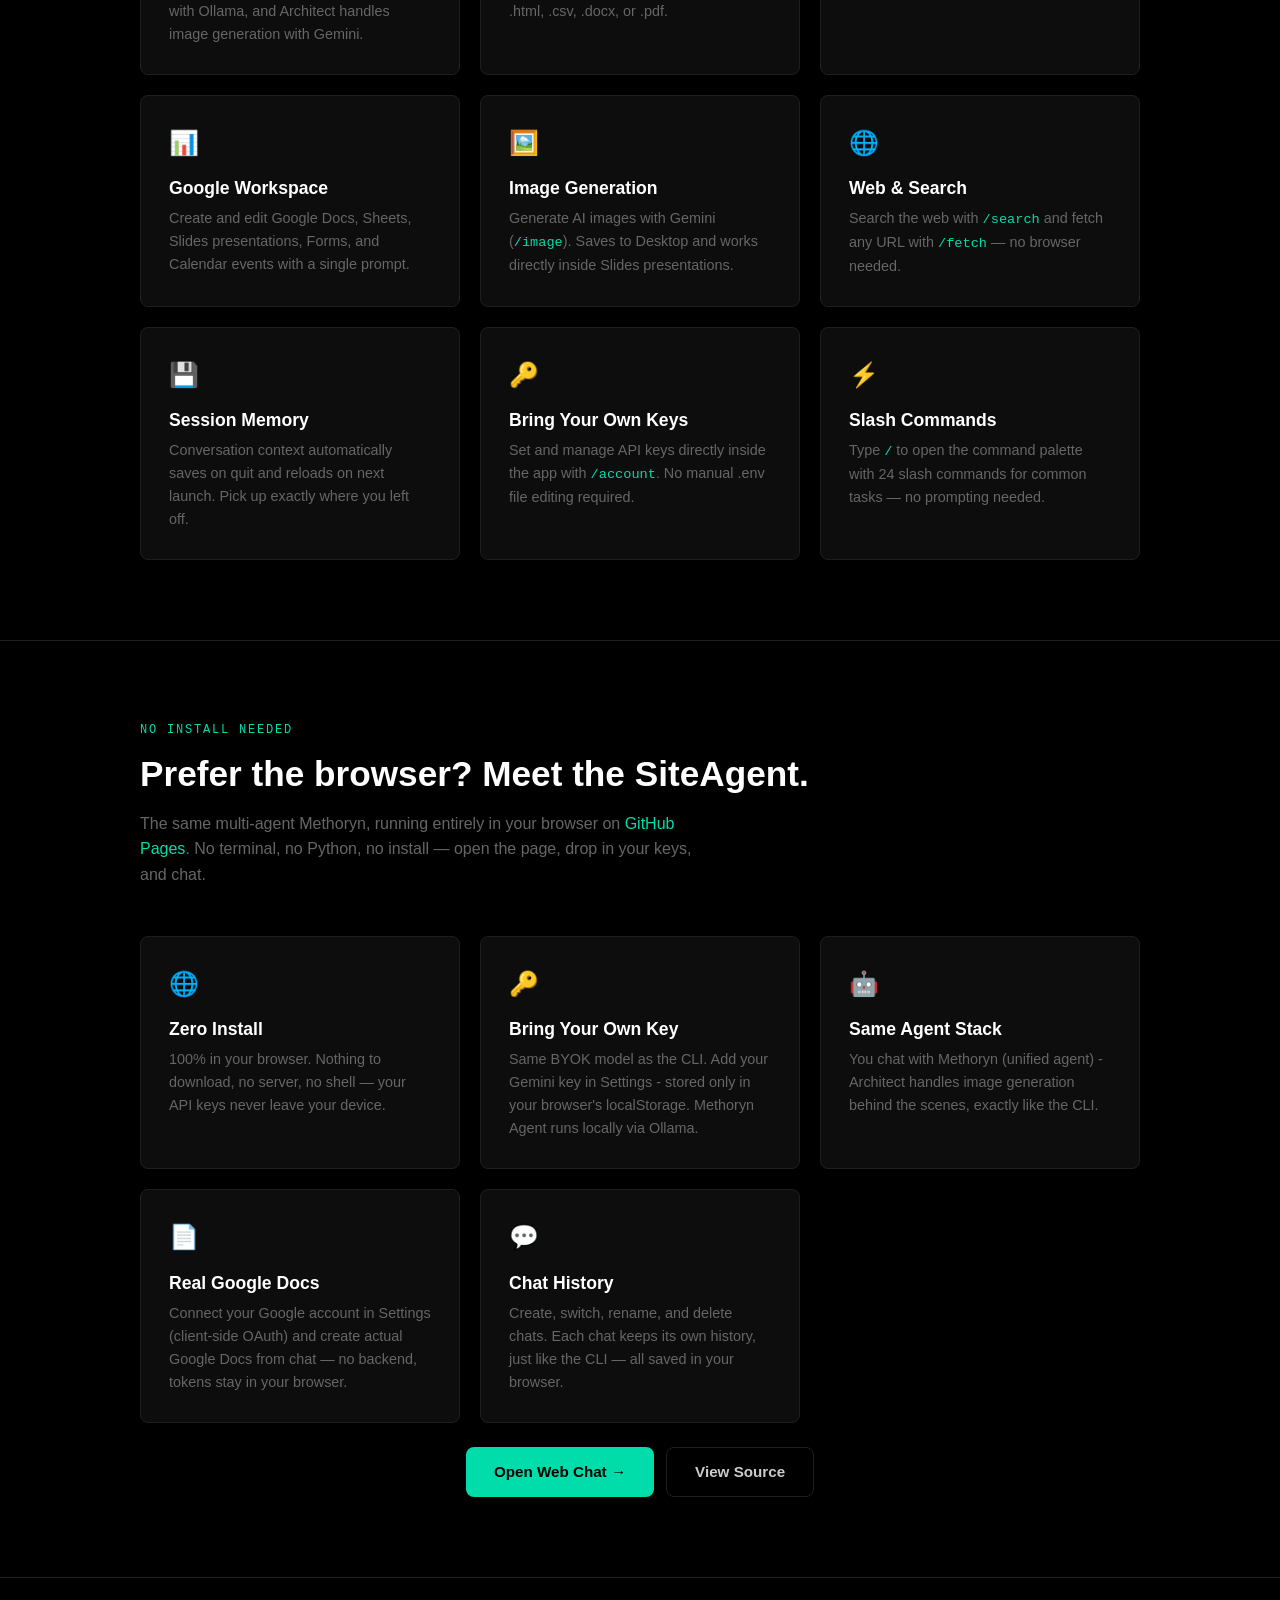
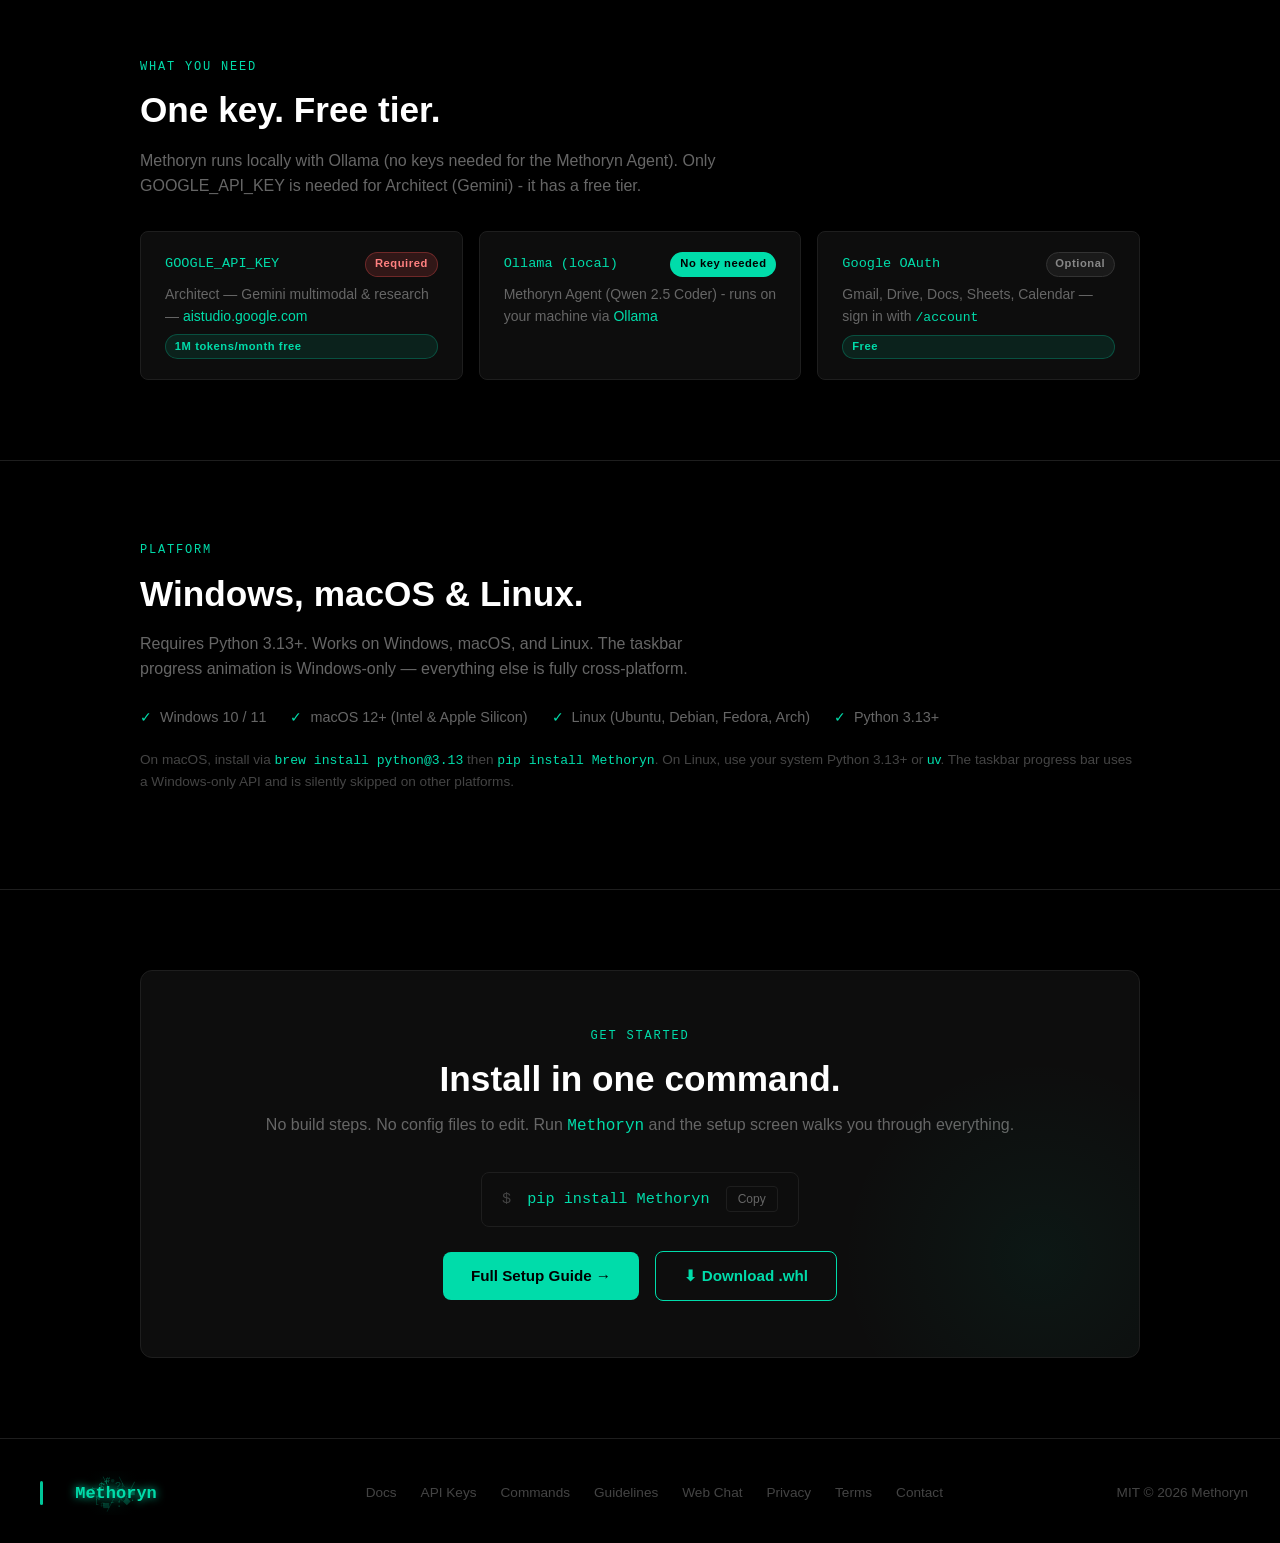
==== commit a8374b7a: "site: update to v0.1.58" ====
--- a/index.html
+++ b/index.html
@@ -4,7 +4,7 @@
   <meta charset="UTF-8"/>
   <meta name="viewport" content="width=device-width, initial-scale=1.0"/>
   <title>Methoryn — Multi-Agent AI CLI</title>
-  <meta name="description" content="Methoryn is a terminal-based multi-agent AI assistant powered by Ollama (local Llama 3.2 + Qwen 2.5 Coder) and Gemini. Runs on your desktop. Handles files, code, Gmail, Drive, Docs, Sheets, Slides, and more."/>
+  <meta name="description" content="Methoryn is a terminal-based AI assistant powered by Ollama (Qwen 2.5 Coder) and Gemini. Runs on your desktop. Handles files, code, Gmail, Drive, Docs, Sheets, Slides, images, and more."/>
   <meta name="google-site-verification" content="hRwFmgSEQUuL4GQGthrdGrZCPT9LJMTdBZfzqqaU3xQ" />
   <link rel="icon" type="image/svg+xml" href="favicon.svg"/>
   <link rel="stylesheet" href="style.css"/>
@@ -32,7 +32,7 @@
   <section class="hero">
     <div class="hero-inner">
       <div class="hero-badge">
-        <span></span> v0.1.57 — Free to install
+        <span></span> v0.1.58 — Free to install
       </div>
 
       <h1>Your <em>AI agent</em> lives in the terminal.</h1>
@@ -40,7 +40,7 @@
       <h2 style="font-size:1rem; font-weight:600; color:var(--accent); letter-spacing:0.08em; text-transform:uppercase; margin-bottom:0.5rem;">Methoryn — Multi-Agent AI Assistant</h2>
 
       <p class="hero-sub">
-        Methoryn is a 3-agent AI system powered by Ollama (local Llama 3.2 + Qwen 2.5 Coder)
+        Methoryn is a 2-agent AI system powered by Ollama (Qwen 2.5 Coder)
         and Gemini. It writes files,
         runs code, reads your Gmail, edits Google Docs, builds presentations,
         and handles complex tasks — all from a single prompt.
@@ -68,14 +68,14 @@
           <span style="color:#444; font-size:0.75rem; margin-left:0.5rem; font-family:monospace;">Methoryn</span>
         </div>
         <div class="terminal-body">
-          <div><span class="t-prompt">◉</span> <span class="t-success">Methoryn ready.</span> <span class="t-dim">3-agent system online.</span></div>
-          <div class="t-dim">  ✓ Converse    ready  [conversation &amp; planning]</div>
+          <div><span class="t-prompt">Methoryn</span> <span class="t-success">ready.</span> <span class="t-dim">2-agent system online.</span></div>
+          <div class="t-dim">  Methoryn     ready  [all Ollama tasks]</div>
           <div class="t-dim">  ✓ Project     ready  [execution &amp; code]</div>
           <div class="t-dim">  ✓ Architect   ready  [research &amp; multimodal]</div>
           <br/>
           <div><span class="t-prompt">You:</span> <span class="t-cmd">write a summary of my last 10 emails and save it as a PDF</span></div>
           <br/>
-          <div class="t-dim">  ▸ Converse: planning…</div>
+          <div class="t-dim">  Methoryn: processing...</div>
           <div class="t-dim">  ▸ Project: fetching Gmail, summarising 10 messages…</div>
           <div class="t-dim">  ▸ Architect: generating PDF…</div>
           <div><span class="t-success">  ✓ Saved to Desktop/email_summary.pdf</span></div>
@@ -97,7 +97,7 @@
         <div class="feature-card">
           <div class="feature-icon">🤖</div>
           <h3>Multi-Agent Execution</h3>
-          <p>Three specialised agents work as one system: Converse plans and orchestrates locally with Ollama, Project executes tasks and writes code with Qwen, and Architect handles research and images with Gemini.</p>
+          <p>Two agents work as one system: Methoryn handles conversation, planning, execution, and code locally with Ollama, and Architect handles image generation with Gemini.</p>
         </div>
         <div class="feature-card">
           <div class="feature-icon">📁</div>
@@ -165,12 +165,12 @@
         <div class="feature-card">
           <div class="feature-icon">🔑</div>
           <h3>Bring Your Own Key</h3>
-          <p>Same BYOK model as the CLI. Add your Gemini key in Settings — stored only in your browser's localStorage. Converse and Project run locally via Ollama.</p>
+          <p>Same BYOK model as the CLI. Add your Gemini key in Settings - stored only in your browser's localStorage. Methoryn Agent runs locally via Ollama.</p>
         </div>
         <div class="feature-card">
           <div class="feature-icon">🤖</div>
           <h3>Same Agent Stack</h3>
-          <p>You chat with Converse (orchestrator) — the Project and Architect layers stay configured behind it, exactly like the CLI.</p>
+          <p>You chat with Methoryn (unified agent) - Architect handles image generation behind the scenes, exactly like the CLI.</p>
         </div>
         <div class="feature-card">
           <div class="feature-icon">📄</div>
@@ -198,7 +198,7 @@
     <div class="container">
       <div class="section-label">What You Need</div>
       <h2>One key. Free tier.</h2>
-      <p style="color:var(--text-dim); max-width:580px;">Methoryn runs locally with Ollama (no keys needed for Converse and Project). Only GOOGLE_API_KEY is needed for Architect (Gemini) — it has a free tier.</p>
+      <p style="color:var(--text-dim); max-width:580px;">Methoryn runs locally with Ollama (no keys needed for the Methoryn Agent). Only GOOGLE_API_KEY is needed for Architect (Gemini) - it has a free tier.</p>
 
       <div class="keys-grid">
         <div class="key-card">
@@ -214,7 +214,7 @@
             <span class="key-name">Ollama (local)</span>
             <span class="badge badge-free" style="background:var(--accent); color:#000;">No key needed</span>
           </div>
-          <span class="key-desc">Converse (Llama 3.2) + Project (Qwen 2.5 Coder) — runs on your machine via <a href="https://ollama.com/download" target="_blank">Ollama</a></span>
+          <span class="key-desc">Methoryn Agent (Qwen 2.5 Coder) - runs on your machine via <a href="https://ollama.com/download" target="_blank">Ollama</a></span>
         </div>
         <div class="key-card">
           <div style="display:flex; align-items:center; justify-content:space-between;">
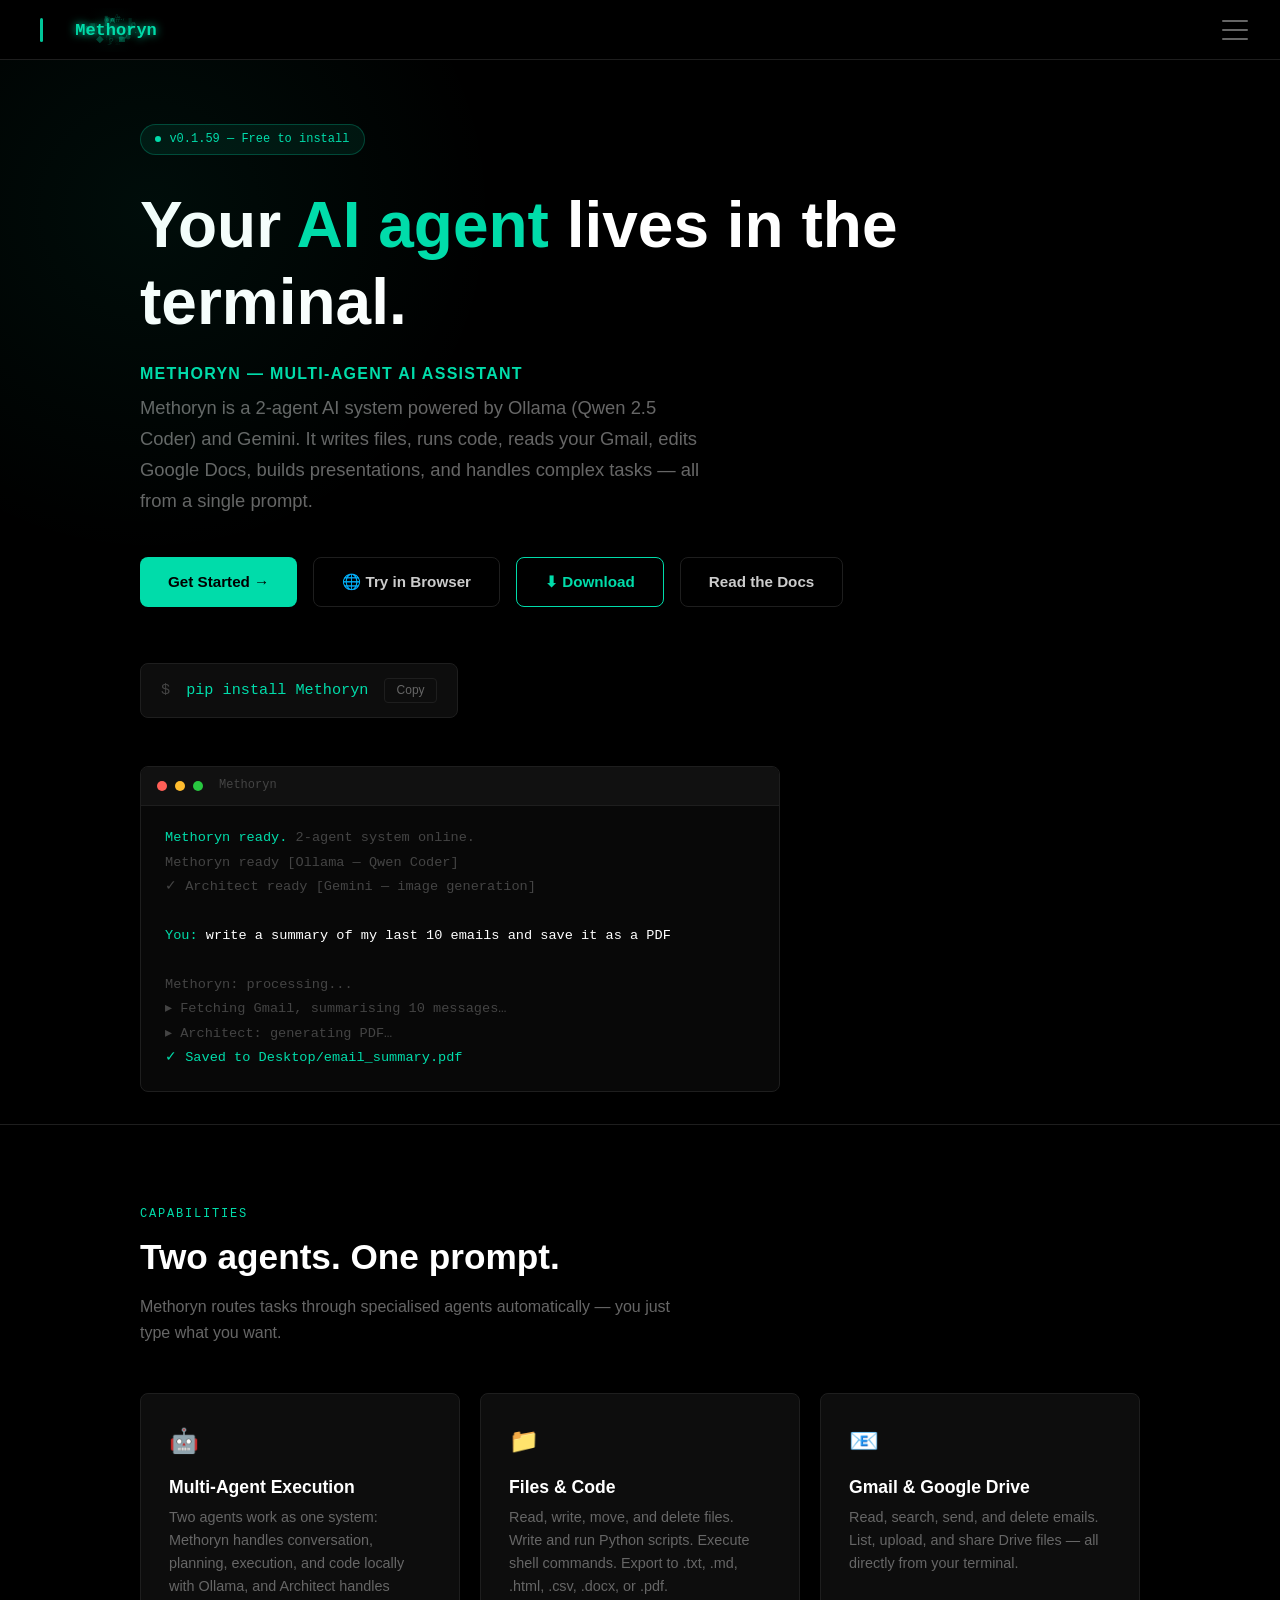
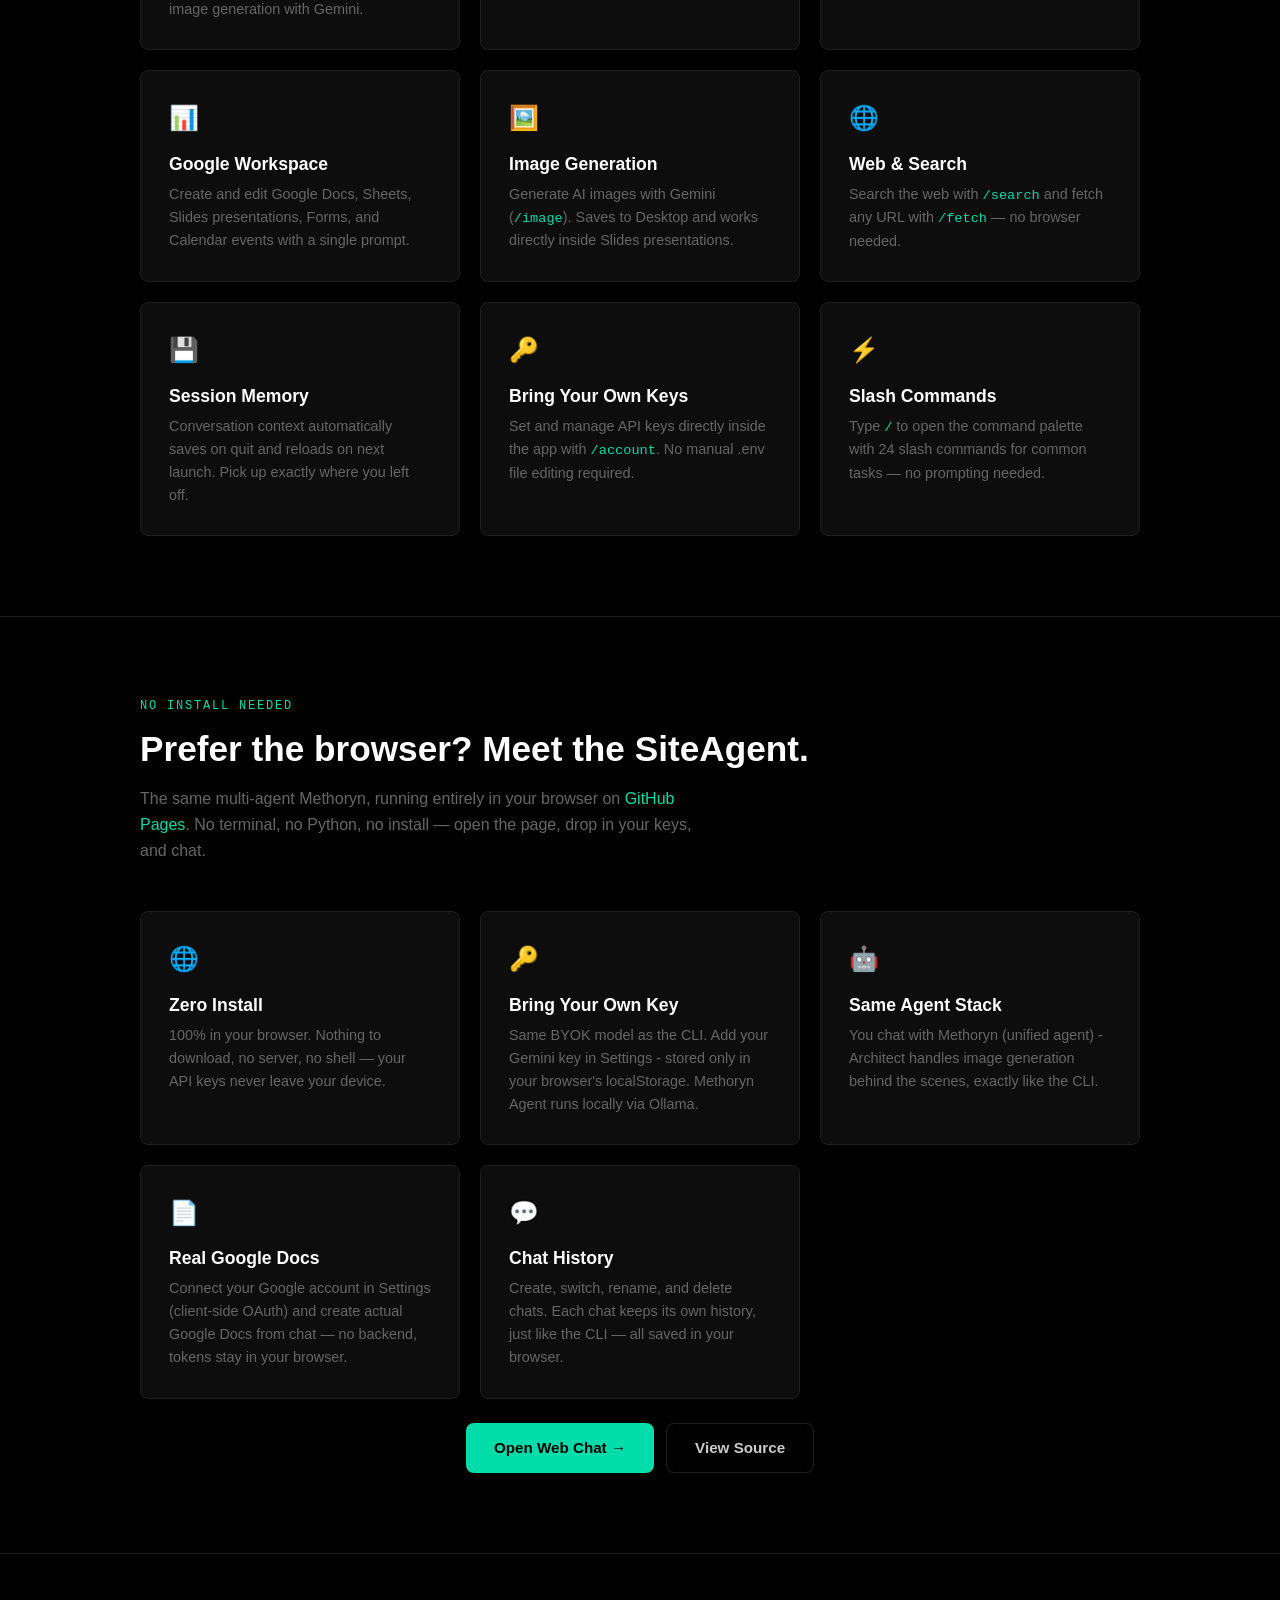
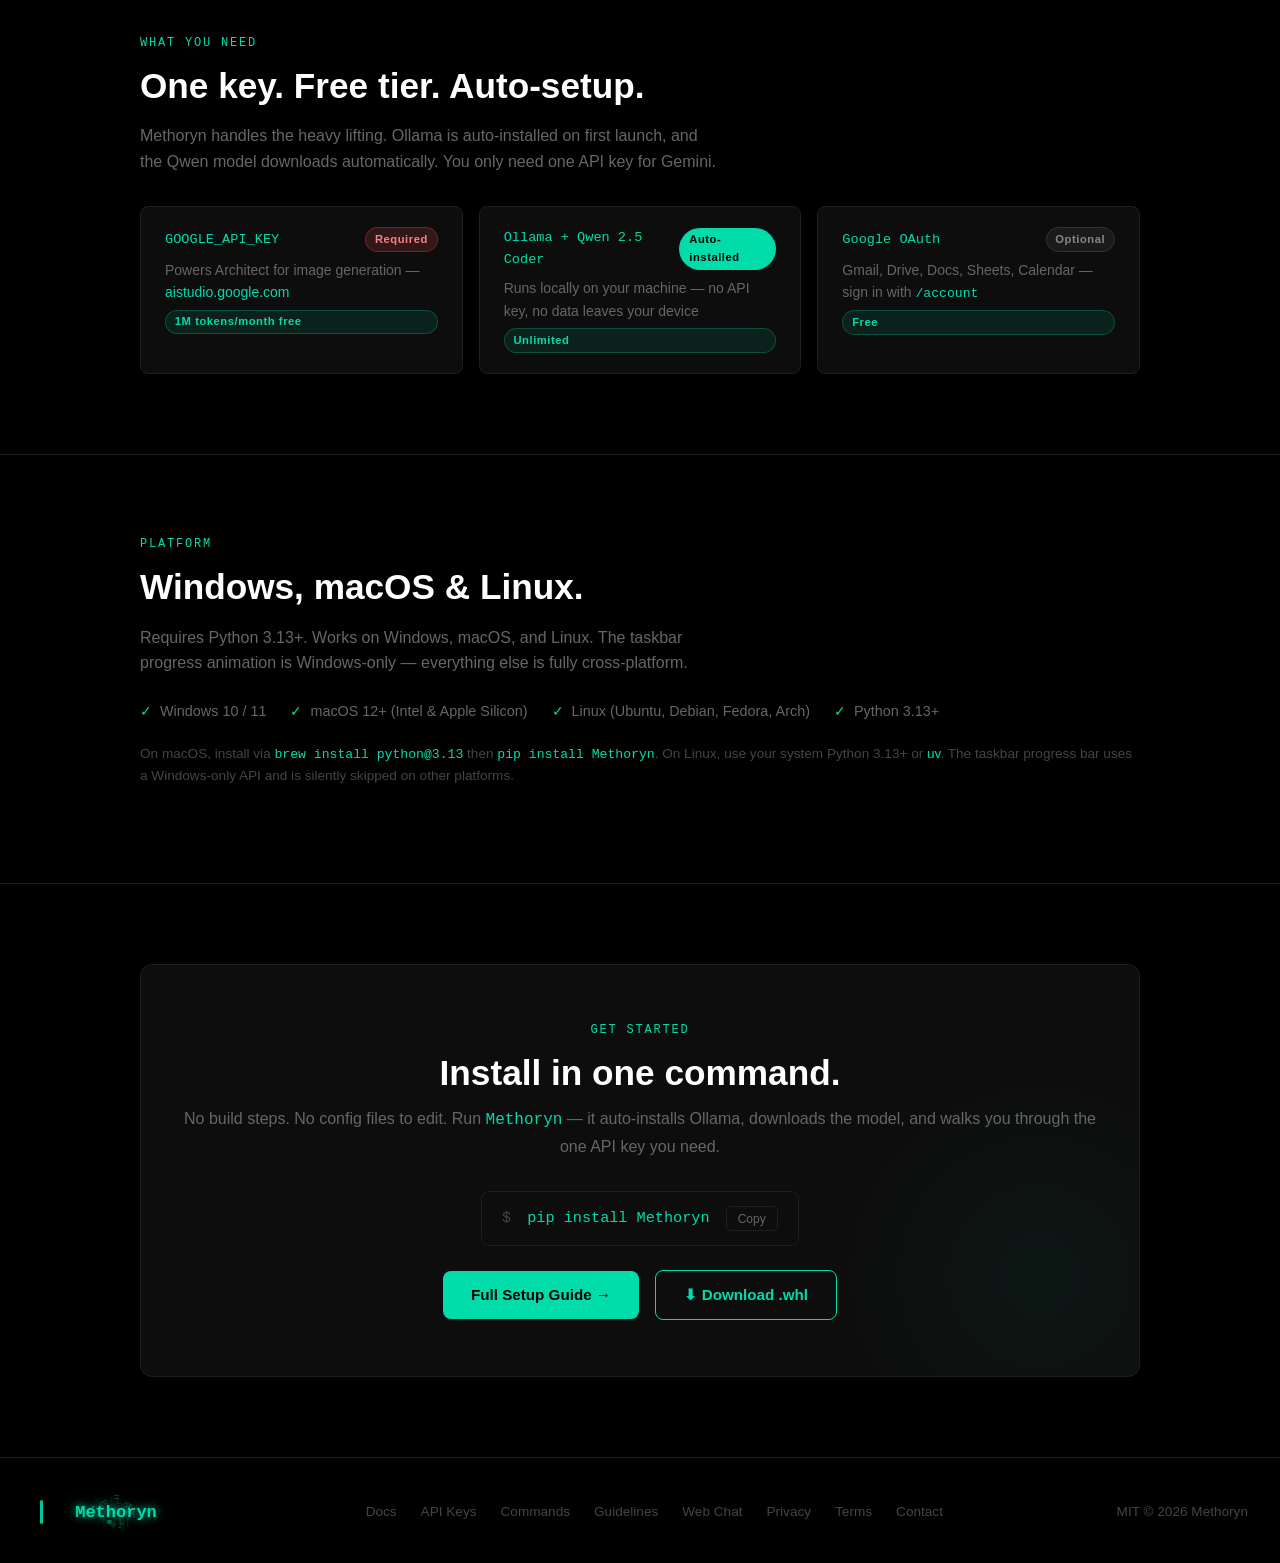
==== commit dca6c3b1: "site: update to v0.1.59" ====
--- a/index.html
+++ b/index.html
@@ -32,7 +32,7 @@
   <section class="hero">
     <div class="hero-inner">
       <div class="hero-badge">
-        <span></span> v0.1.58 — Free to install
+        <span></span> v0.1.59 — Free to install
       </div>
 
       <h1>Your <em>AI agent</em> lives in the terminal.</h1>
@@ -69,14 +69,13 @@
         </div>
         <div class="terminal-body">
           <div><span class="t-prompt">Methoryn</span> <span class="t-success">ready.</span> <span class="t-dim">2-agent system online.</span></div>
-          <div class="t-dim">  Methoryn     ready  [all Ollama tasks]</div>
-          <div class="t-dim">  ✓ Project     ready  [execution &amp; code]</div>
-          <div class="t-dim">  ✓ Architect   ready  [research &amp; multimodal]</div>
+          <div class="t-dim">  Methoryn     ready  [Ollama — Qwen Coder]</div>
+          <div class="t-dim">  ✓ Architect   ready  [Gemini — image generation]</div>
           <br/>
           <div><span class="t-prompt">You:</span> <span class="t-cmd">write a summary of my last 10 emails and save it as a PDF</span></div>
           <br/>
           <div class="t-dim">  Methoryn: processing...</div>
-          <div class="t-dim">  ▸ Project: fetching Gmail, summarising 10 messages…</div>
+          <div class="t-dim">  ▸ Fetching Gmail, summarising 10 messages…</div>
           <div class="t-dim">  ▸ Architect: generating PDF…</div>
           <div><span class="t-success">  ✓ Saved to Desktop/email_summary.pdf</span></div>
         </div>
@@ -90,7 +89,7 @@
   <section id="features">
     <div class="container">
       <div class="section-label">Capabilities</div>
-      <h2>Three agents. One prompt.</h2>
+      <h2>Two agents. One prompt.</h2>
       <p style="color:var(--text-dim); max-width:560px;">Methoryn routes tasks through specialised agents automatically — you just type what you want.</p>
 
       <div class="features-grid">
@@ -197,8 +196,8 @@
   <section id="requirements">
     <div class="container">
       <div class="section-label">What You Need</div>
-      <h2>One key. Free tier.</h2>
-      <p style="color:var(--text-dim); max-width:580px;">Methoryn runs locally with Ollama (no keys needed for the Methoryn Agent). Only GOOGLE_API_KEY is needed for Architect (Gemini) - it has a free tier.</p>
+      <h2>One key. Free tier. Auto-setup.</h2>
+      <p style="color:var(--text-dim); max-width:580px;">Methoryn handles the heavy lifting. Ollama is auto-installed on first launch, and the Qwen model downloads automatically. You only need one API key for Gemini.</p>
 
       <div class="keys-grid">
         <div class="key-card">
@@ -206,15 +205,16 @@
             <span class="key-name">GOOGLE_API_KEY</span>
             <span class="badge badge-required">Required</span>
           </div>
-          <span class="key-desc">Architect — Gemini multimodal &amp; research — <a href="https://aistudio.google.com/app/apikey" target="_blank">aistudio.google.com</a></span>
+          <span class="key-desc">Powers Architect for image generation — <a href="https://aistudio.google.com/app/apikey" target="_blank">aistudio.google.com</a></span>
           <span class="badge badge-free">1M tokens/month free</span>
         </div>
         <div class="key-card">
           <div style="display:flex; align-items:center; justify-content:space-between;">
-            <span class="key-name">Ollama (local)</span>
-            <span class="badge badge-free" style="background:var(--accent); color:#000;">No key needed</span>
+            <span class="key-name">Ollama + Qwen 2.5 Coder</span>
+            <span class="badge badge-free" style="background:var(--accent); color:#000;">Auto-installed</span>
           </div>
-          <span class="key-desc">Methoryn Agent (Qwen 2.5 Coder) - runs on your machine via <a href="https://ollama.com/download" target="_blank">Ollama</a></span>
+          <span class="key-desc">Runs locally on your machine — no API key, no data leaves your device</span>
+          <span class="badge badge-free">Unlimited</span>
         </div>
         <div class="key-card">
           <div style="display:flex; align-items:center; justify-content:space-between;">
@@ -268,7 +268,7 @@
       <div class="cta-banner">
         <div class="section-label">Get Started</div>
         <h2>Install in one command.</h2>
-        <p>No build steps. No config files to edit. Run <code style="color:var(--accent);">Methoryn</code> and the setup screen walks you through everything.</p>
+        <p>No build steps. No config files to edit. Run <code style="color:var(--accent);">Methoryn</code> — it auto-installs Ollama, downloads the model, and walks you through the one API key you need.</p>
         <div style="display:flex; justify-content:center; margin-bottom:1.5rem;">
           <div class="install-box">
             <span class="prompt">$</span>
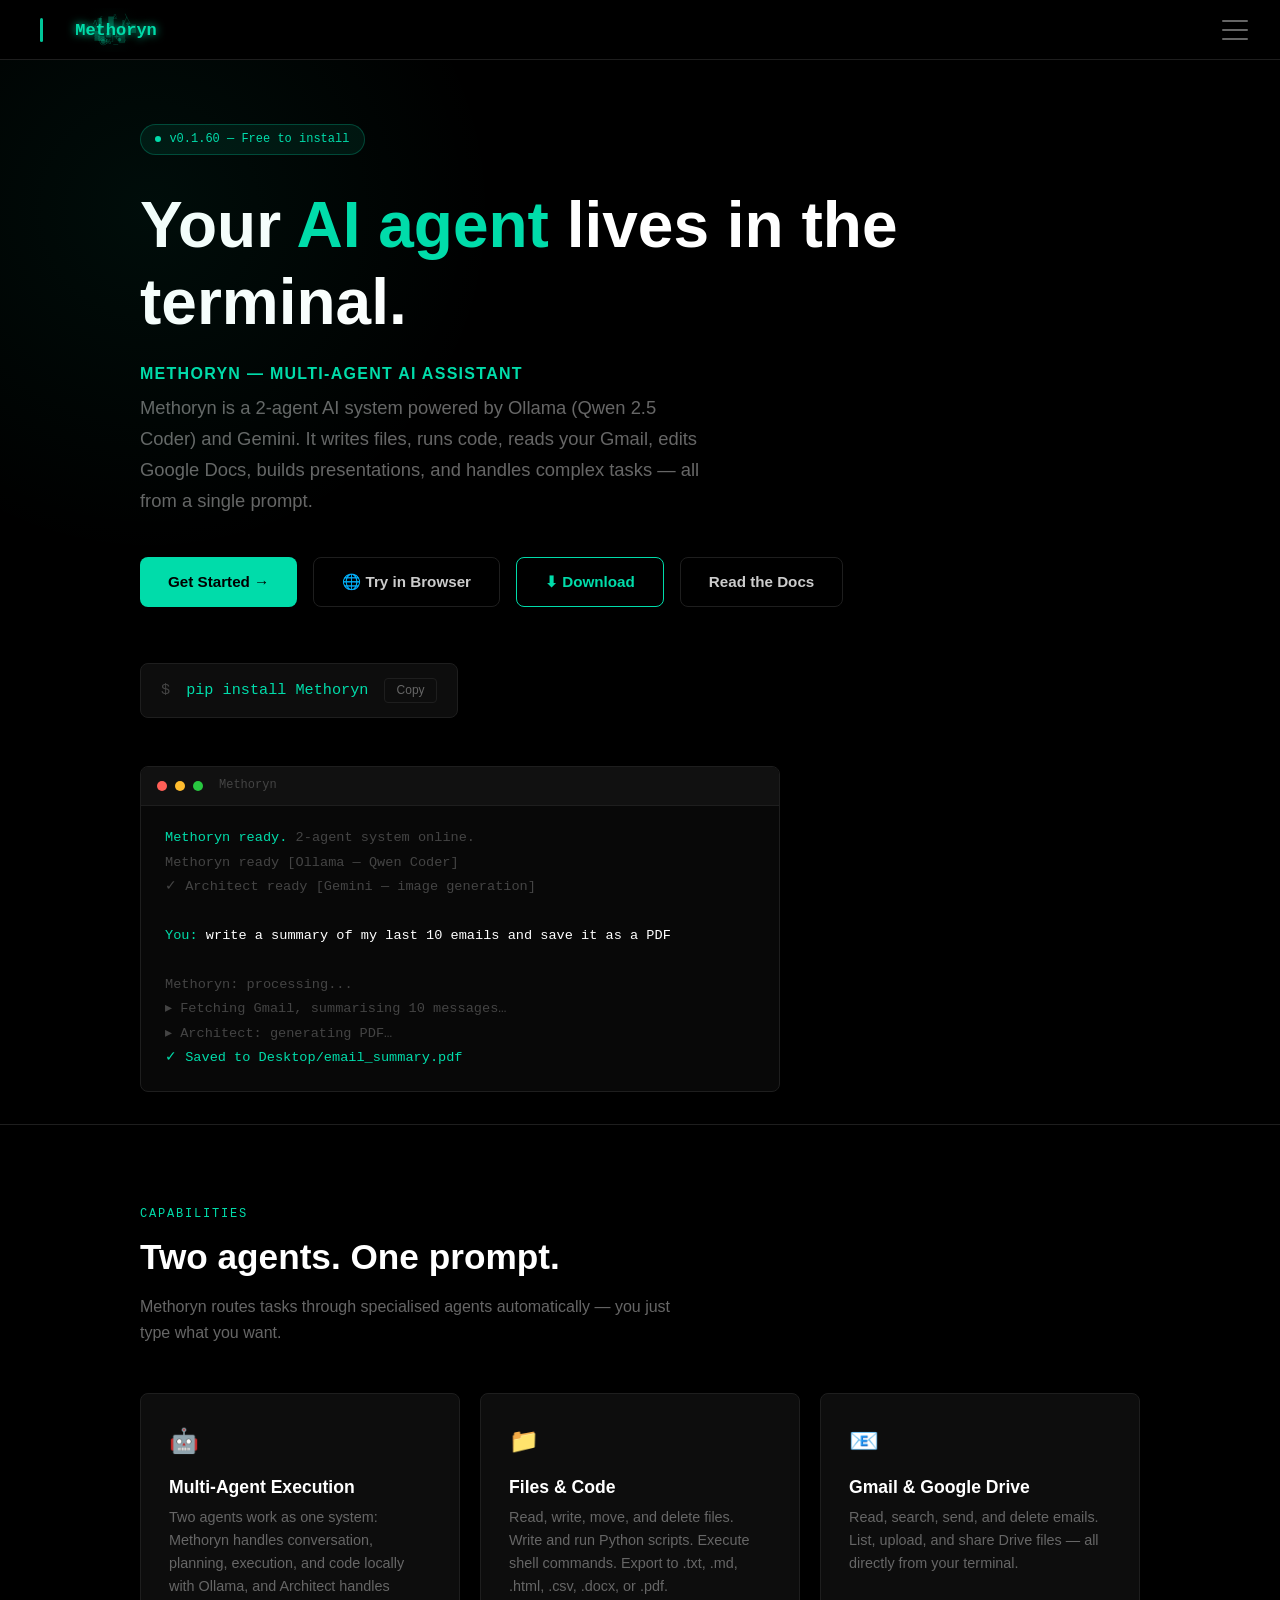
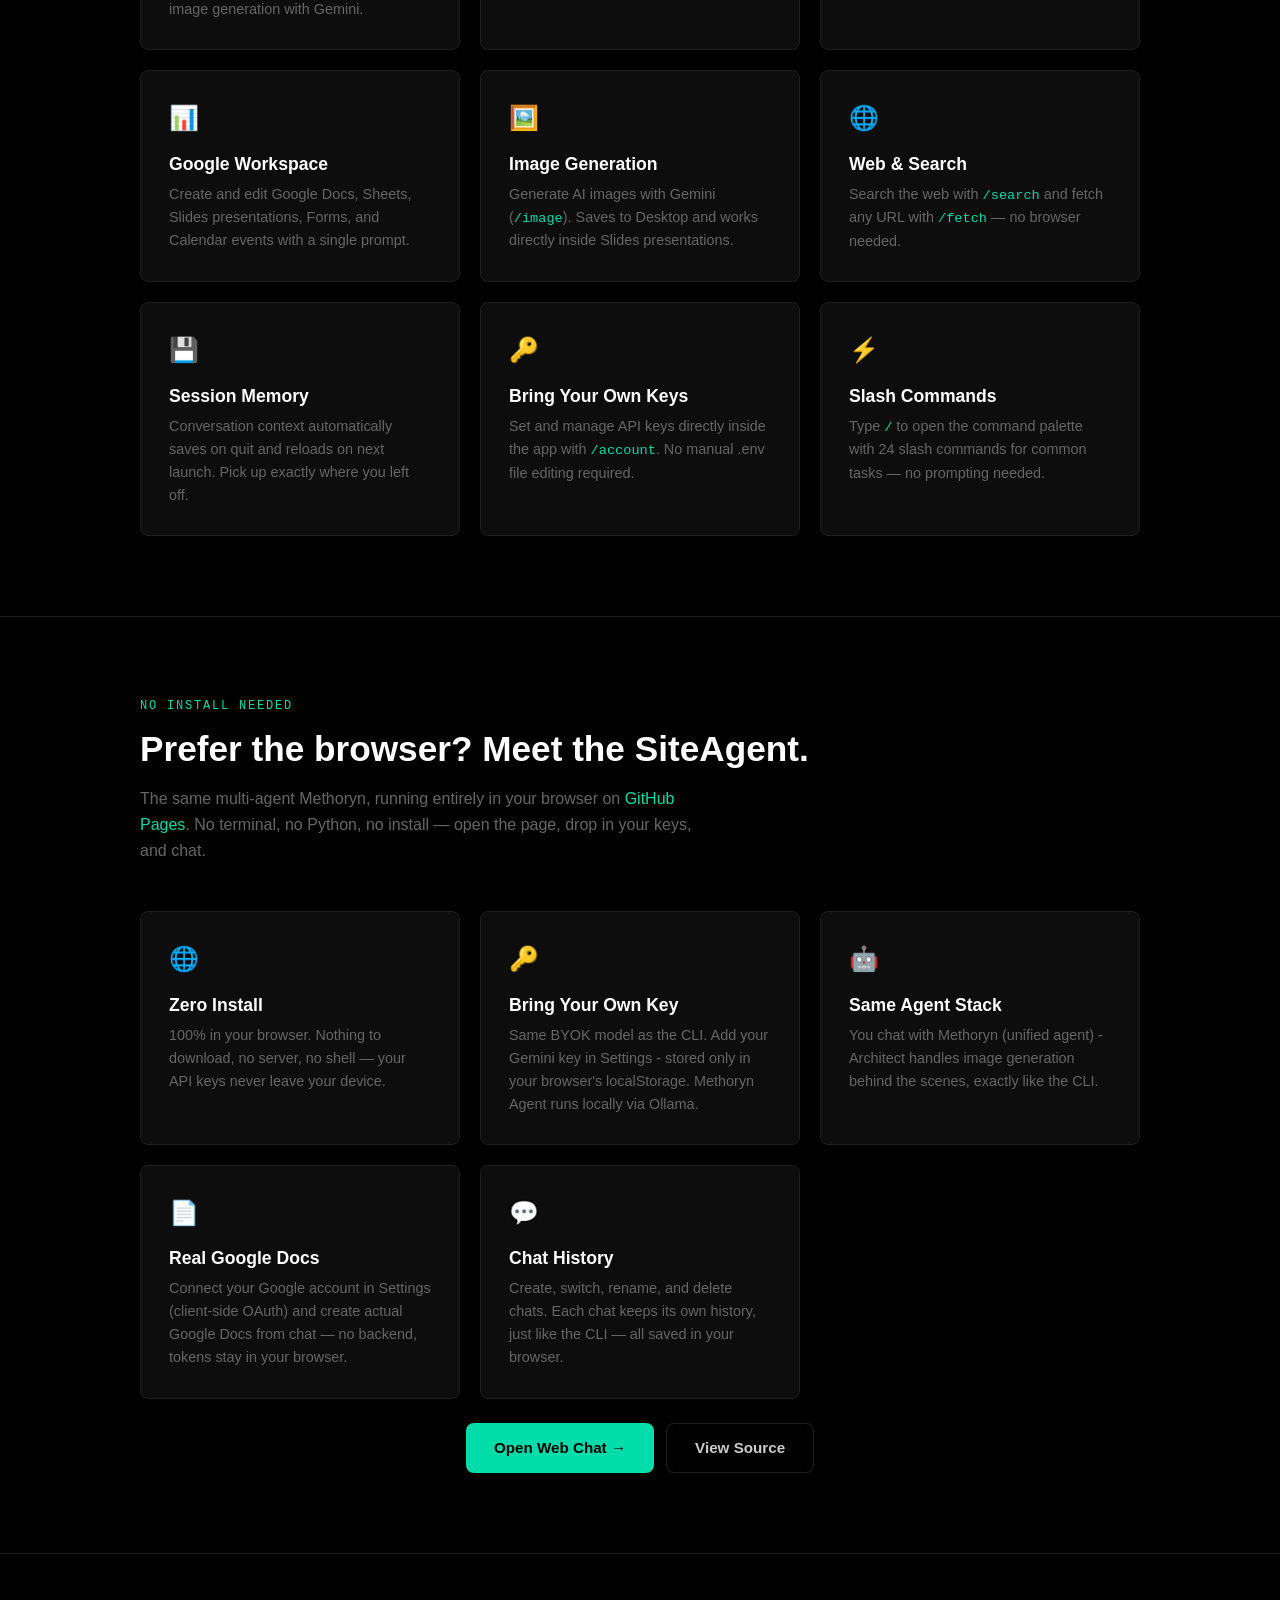
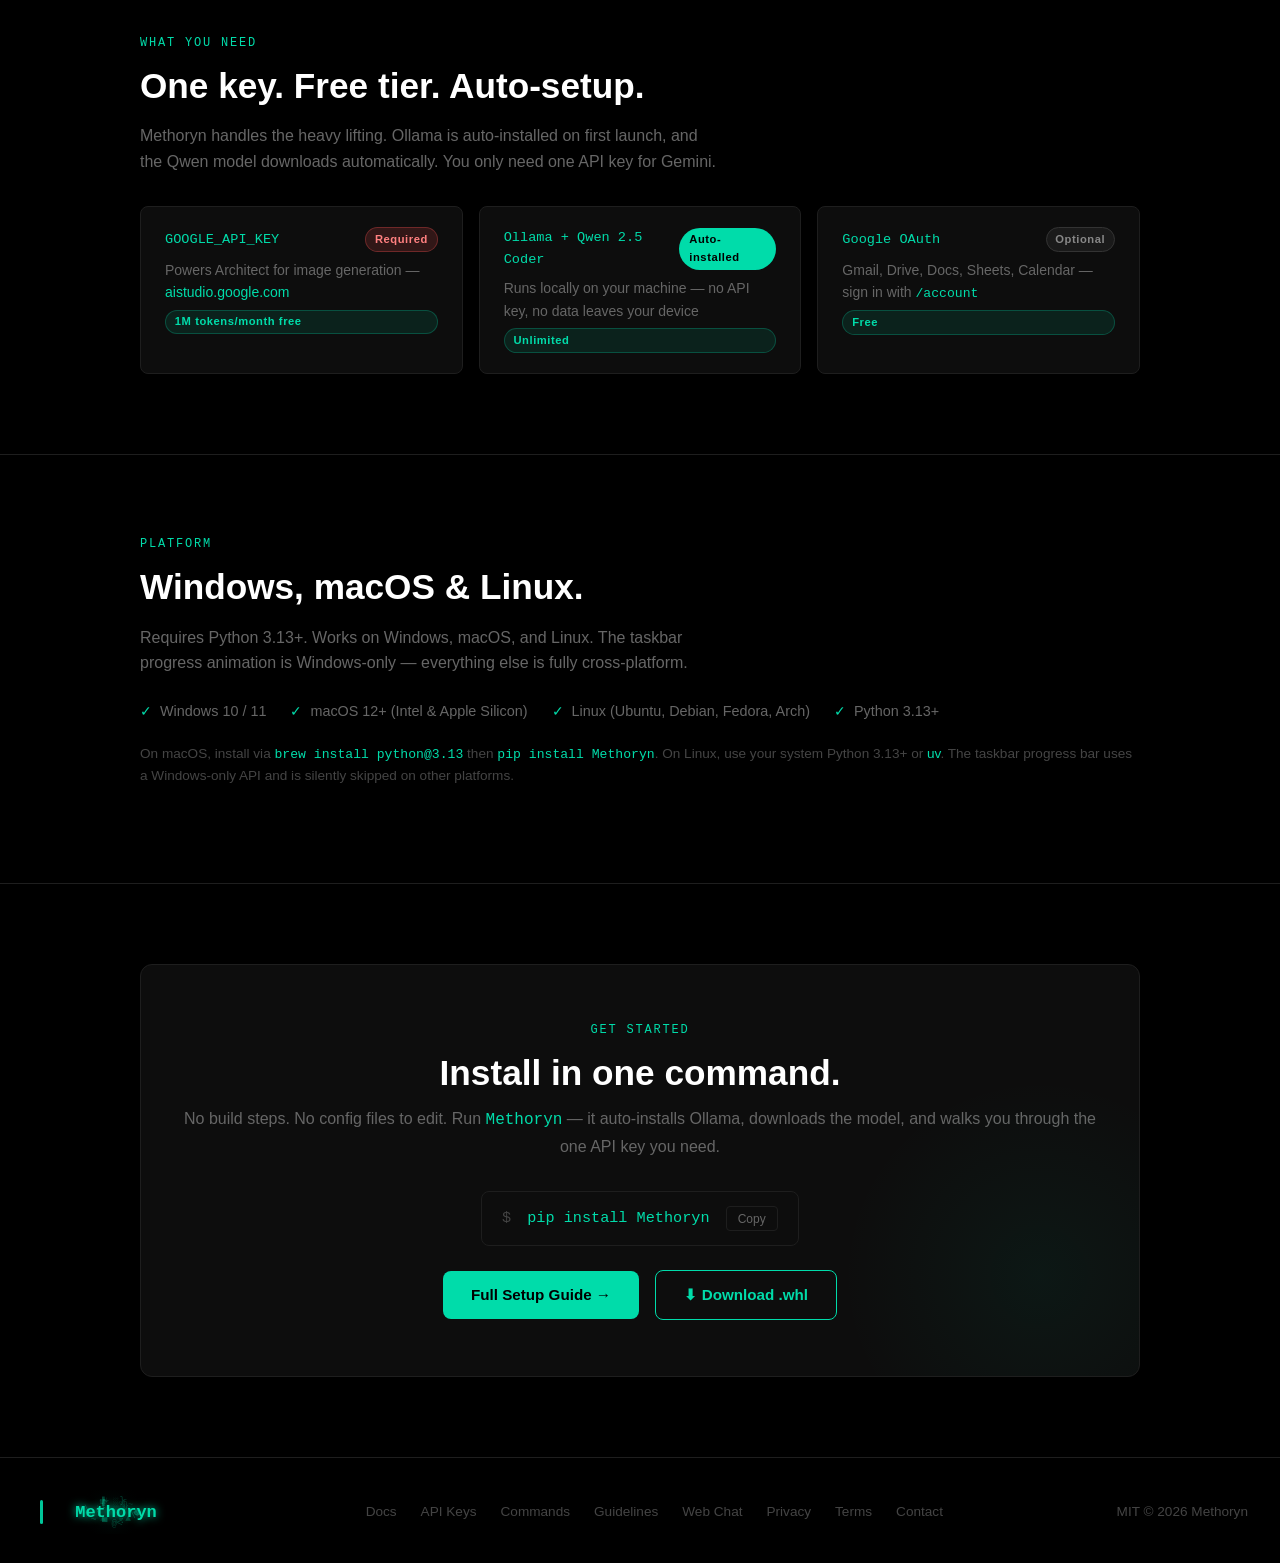
==== commit 49a07ffb: "site: update to v0.1.60" ====
--- a/index.html
+++ b/index.html
@@ -32,7 +32,7 @@
   <section class="hero">
     <div class="hero-inner">
       <div class="hero-badge">
-        <span></span> v0.1.59 — Free to install
+        <span></span> v0.1.60 — Free to install
       </div>
 
       <h1>Your <em>AI agent</em> lives in the terminal.</h1>
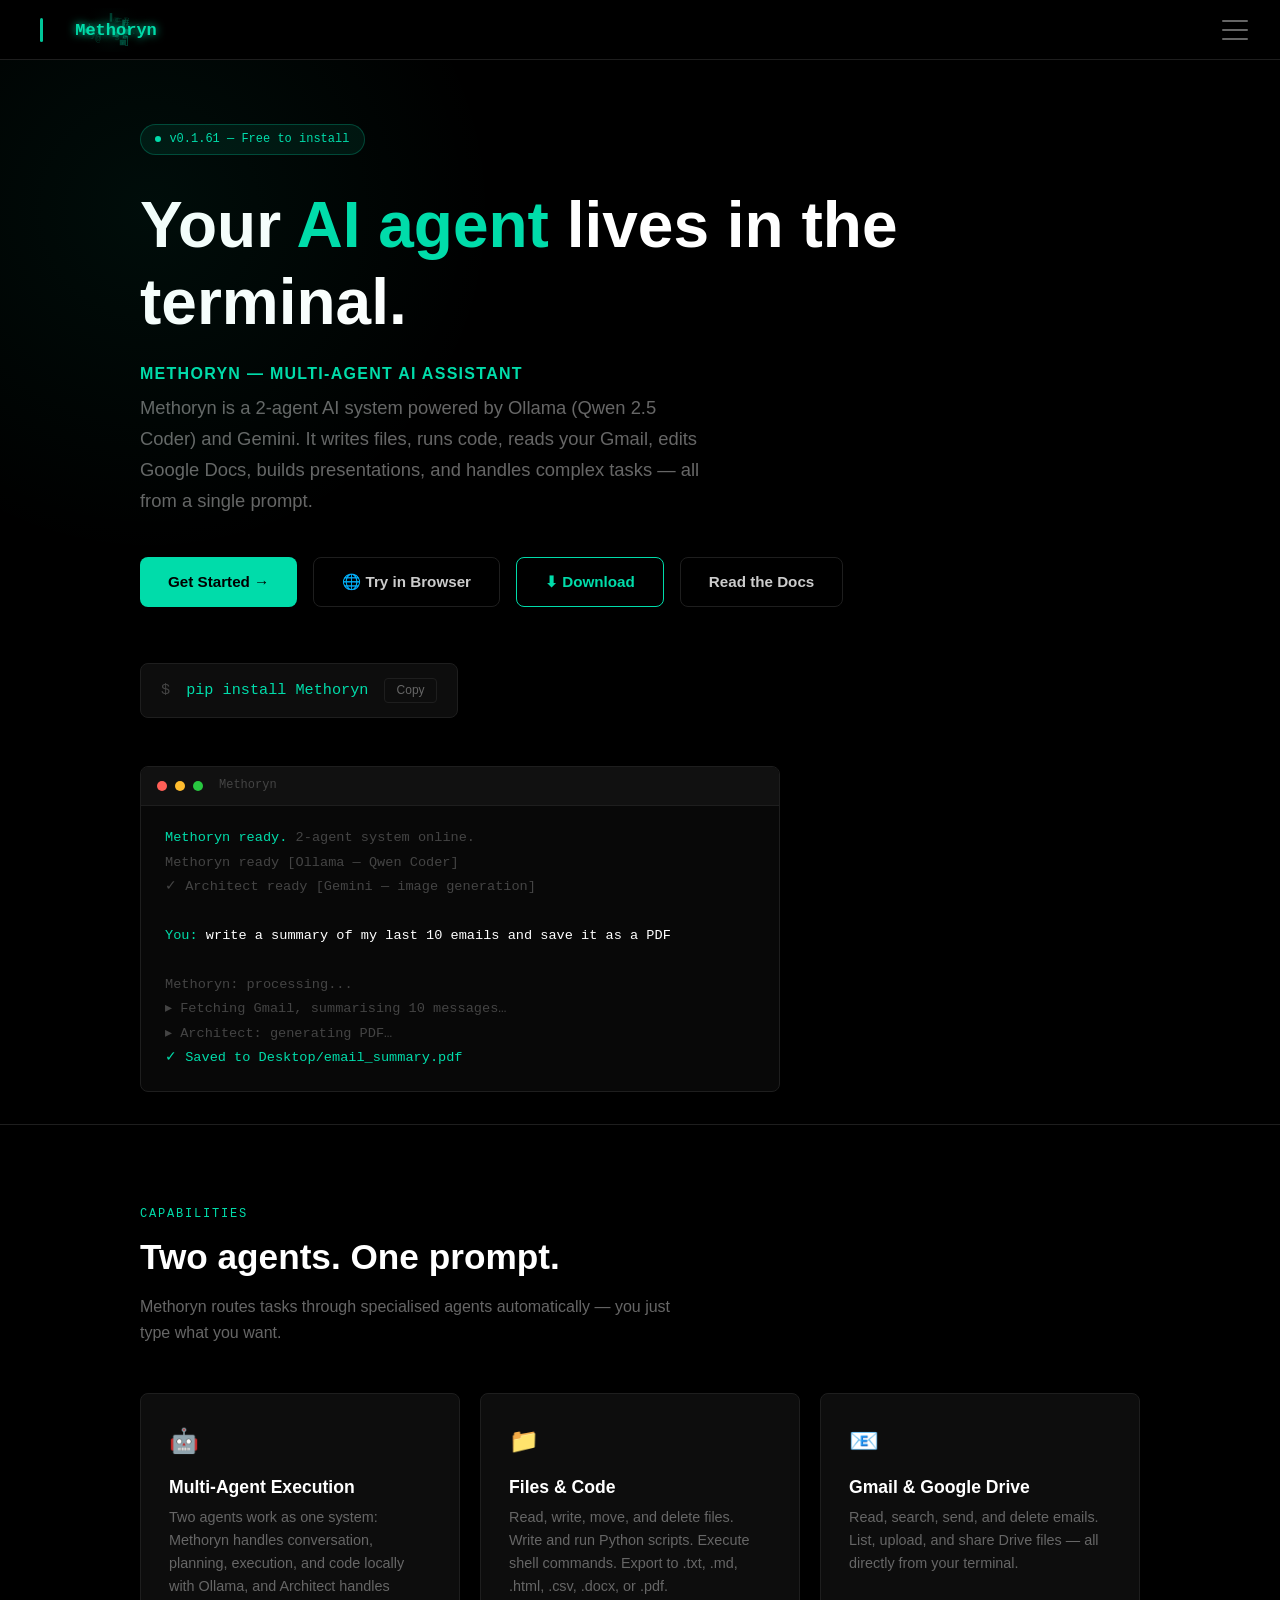
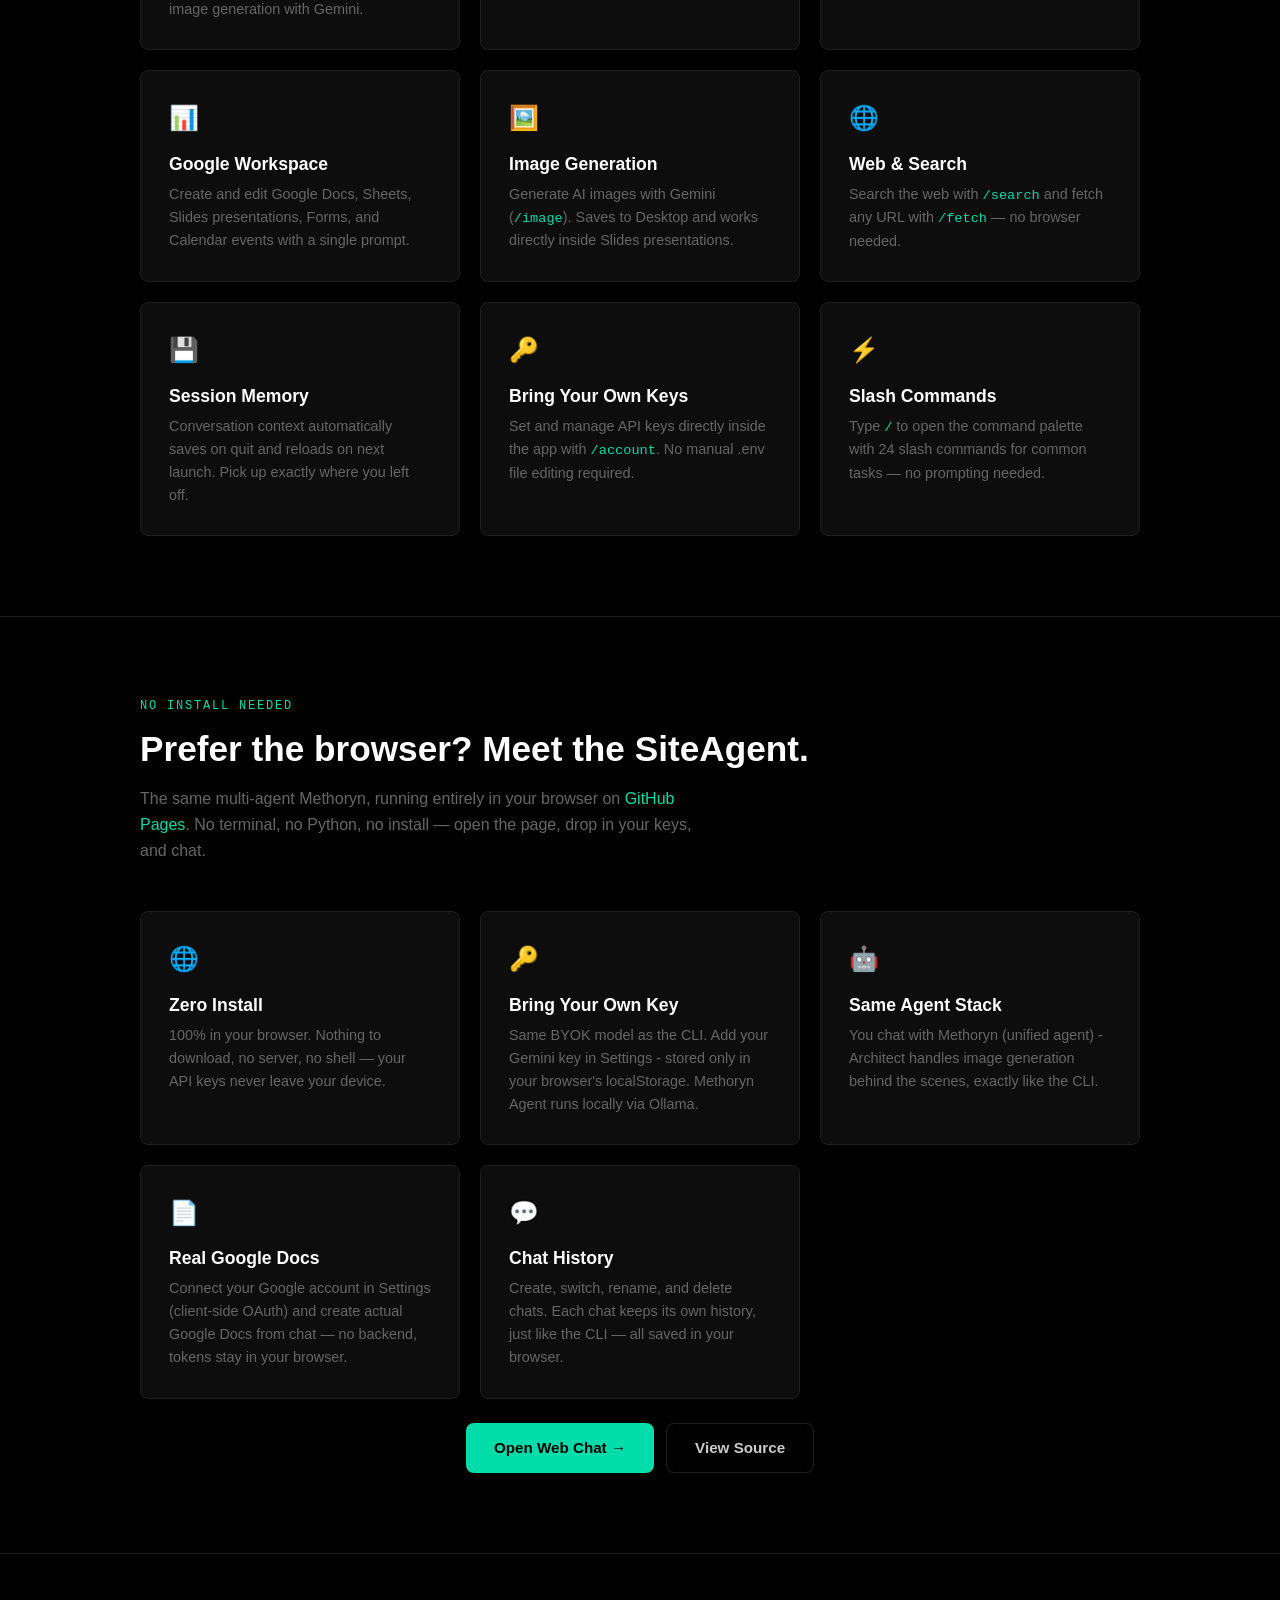
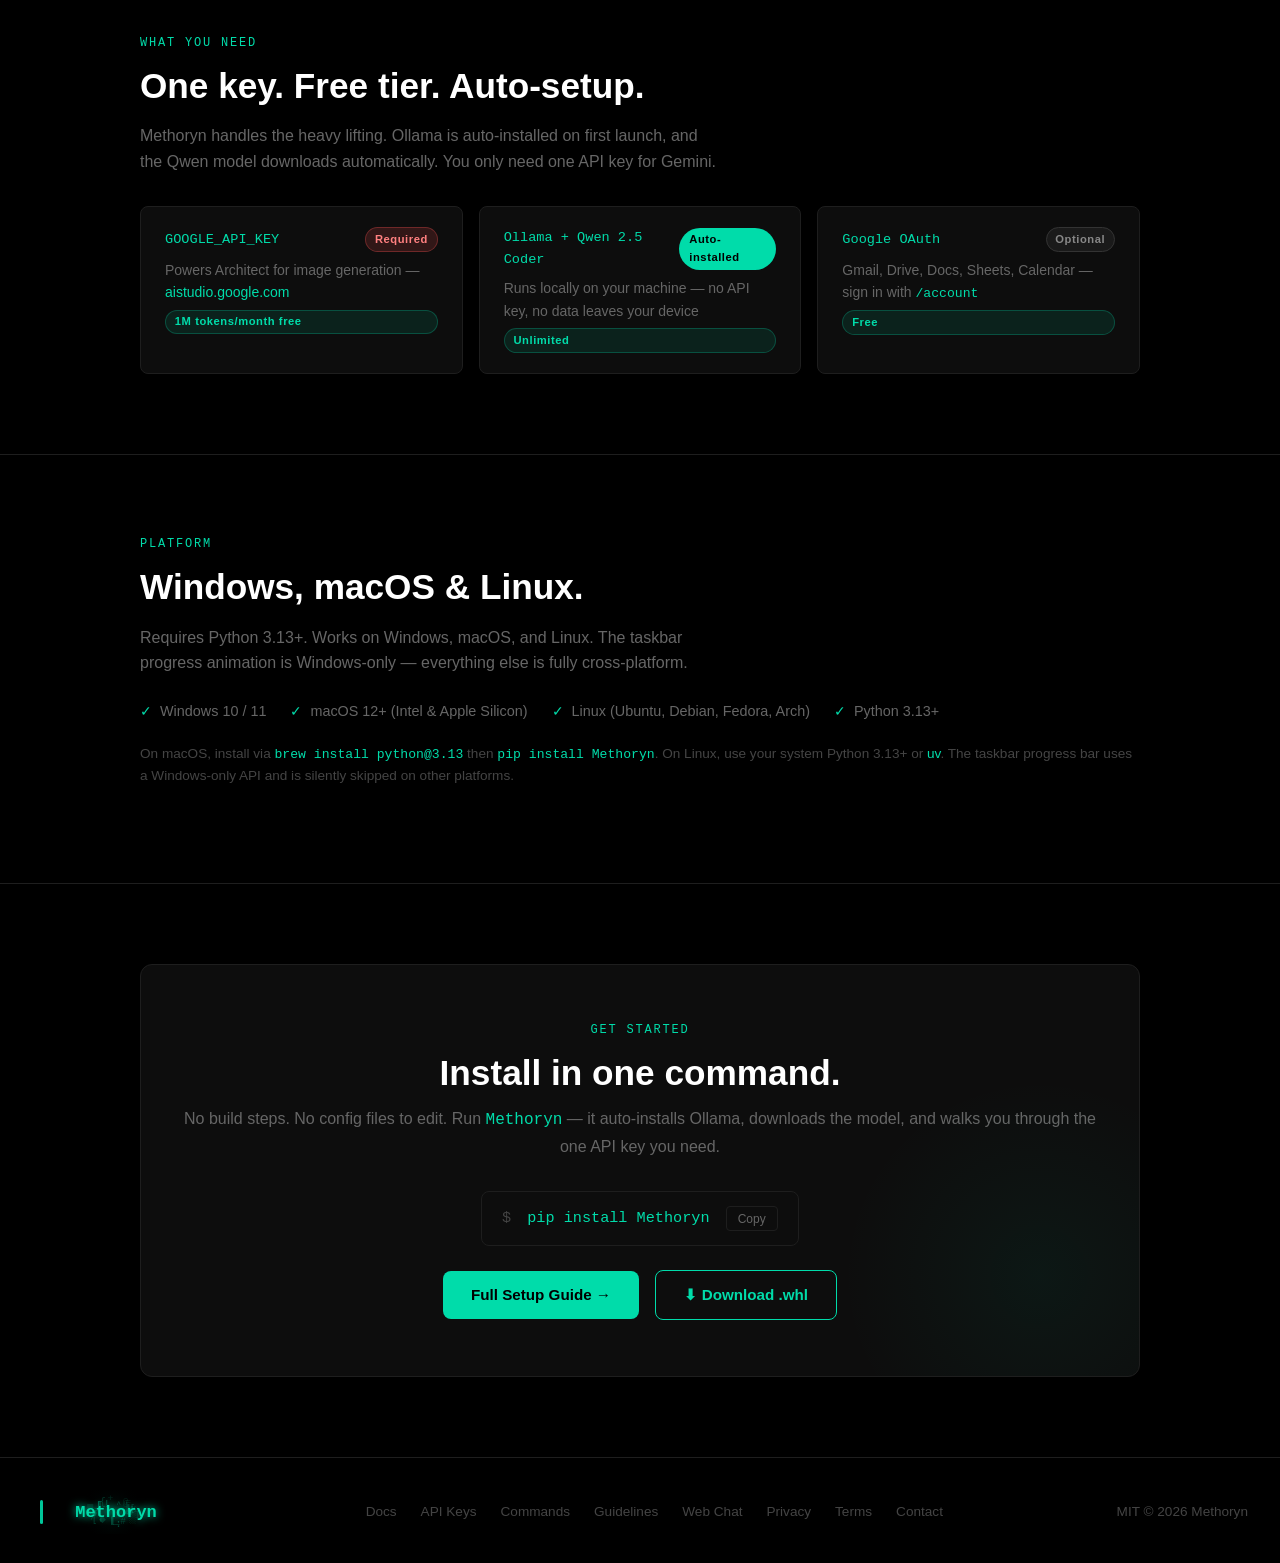
==== commit a58aa0a2: "site: update to v0.1.61" ====
--- a/index.html
+++ b/index.html
@@ -32,7 +32,7 @@
   <section class="hero">
     <div class="hero-inner">
       <div class="hero-badge">
-        <span></span> v0.1.60 — Free to install
+        <span></span> v0.1.61 — Free to install
       </div>
 
       <h1>Your <em>AI agent</em> lives in the terminal.</h1>
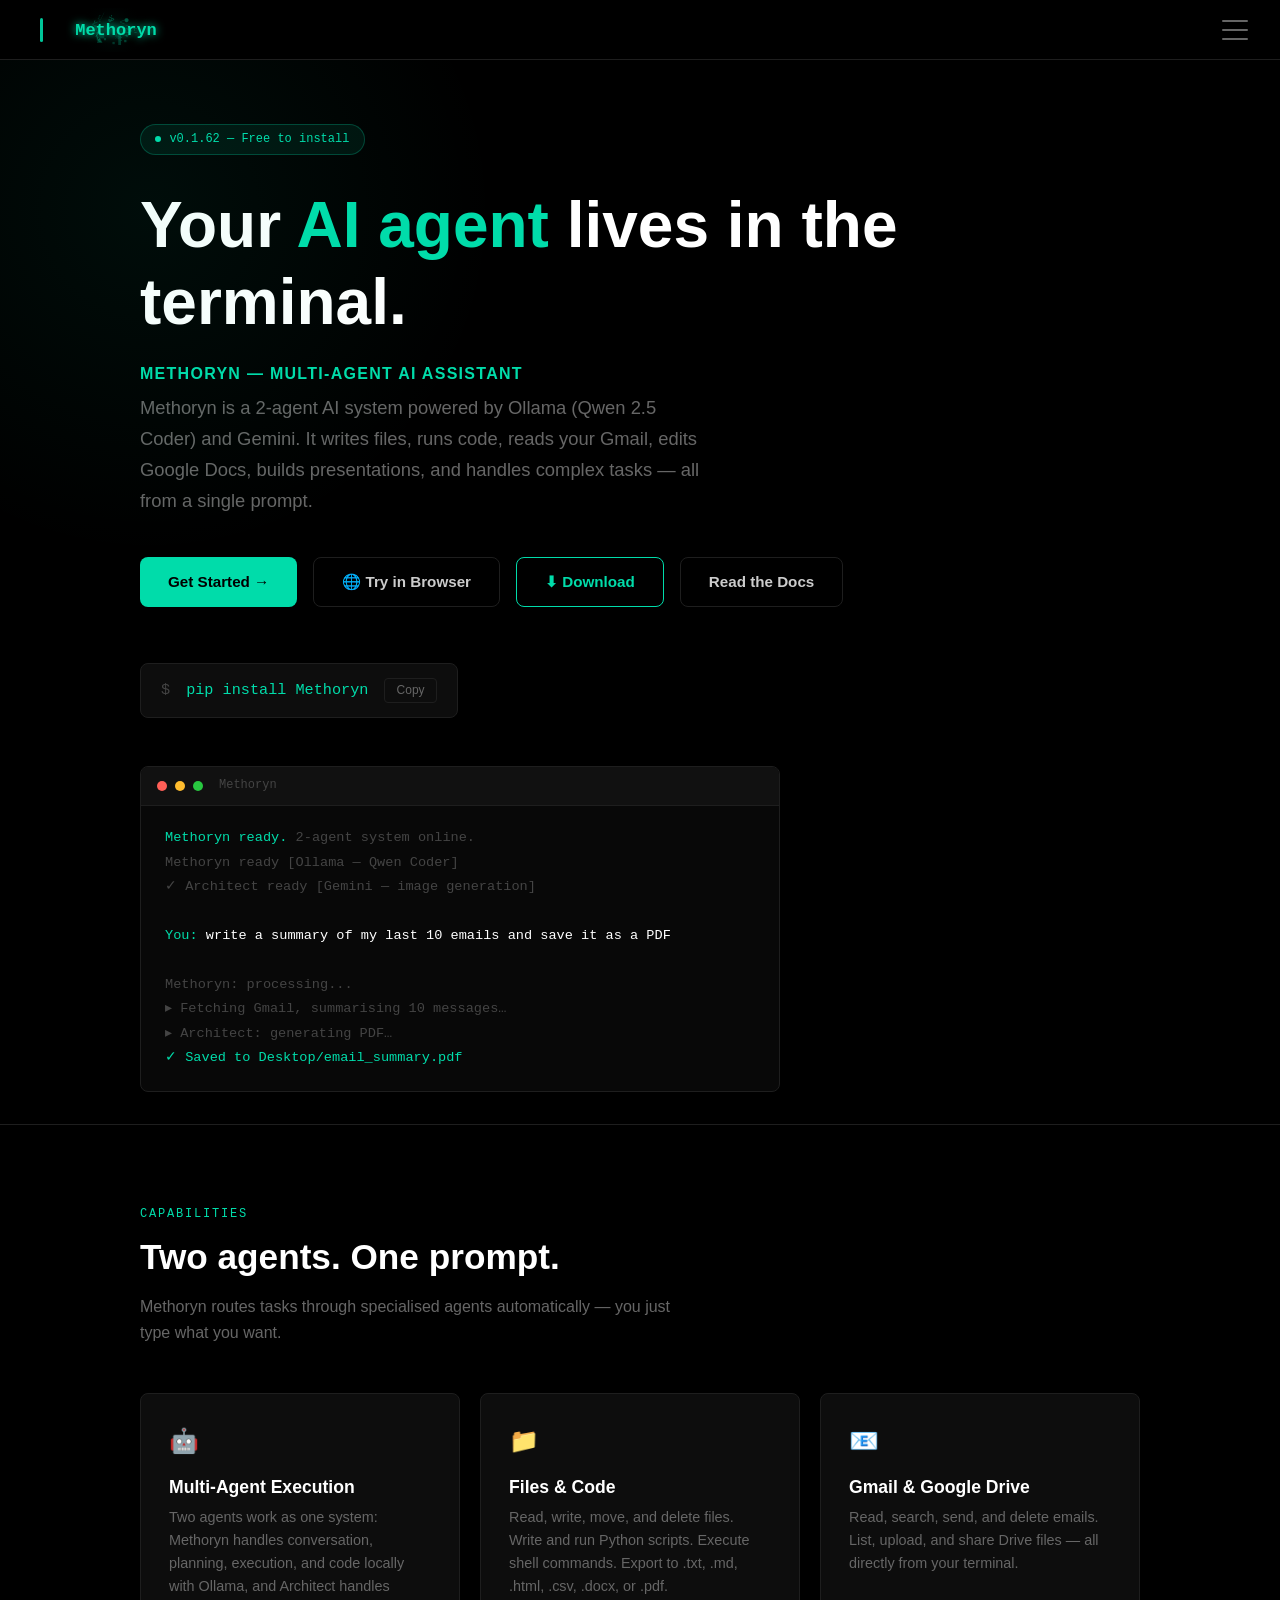
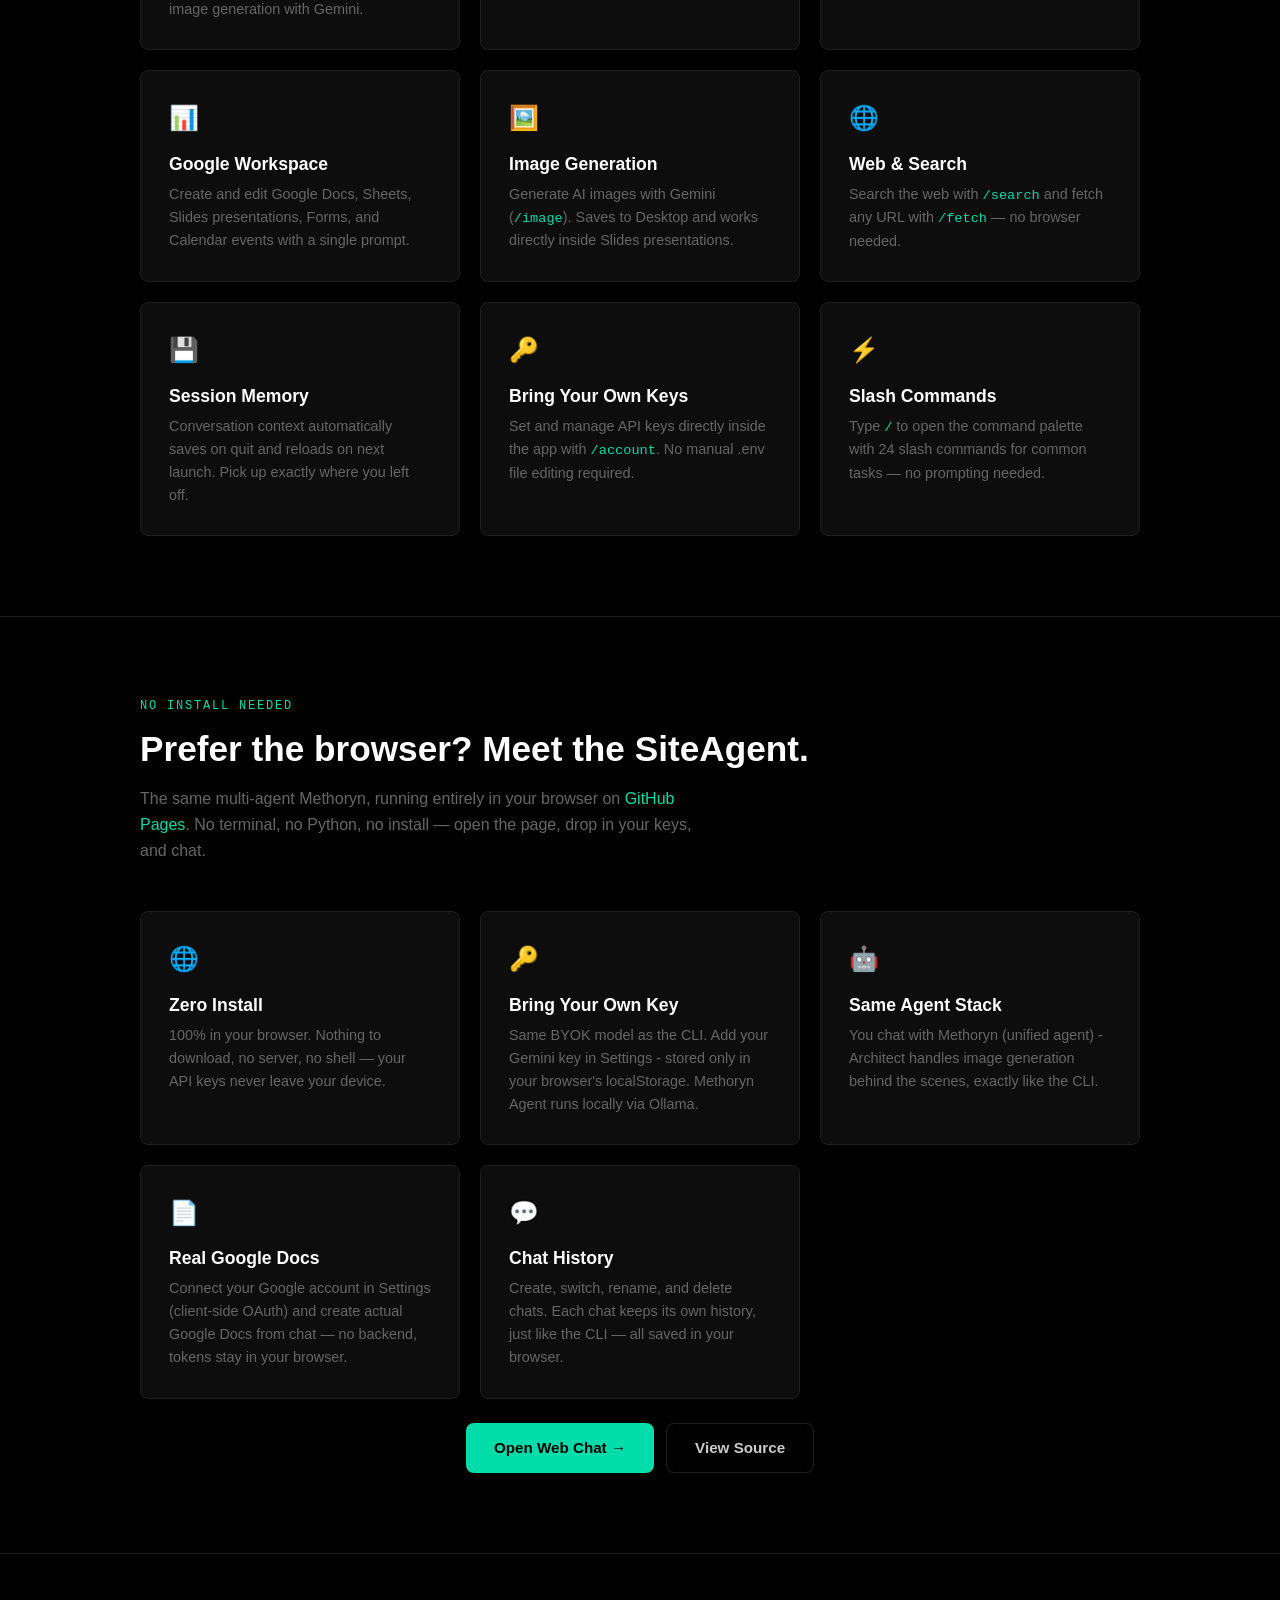
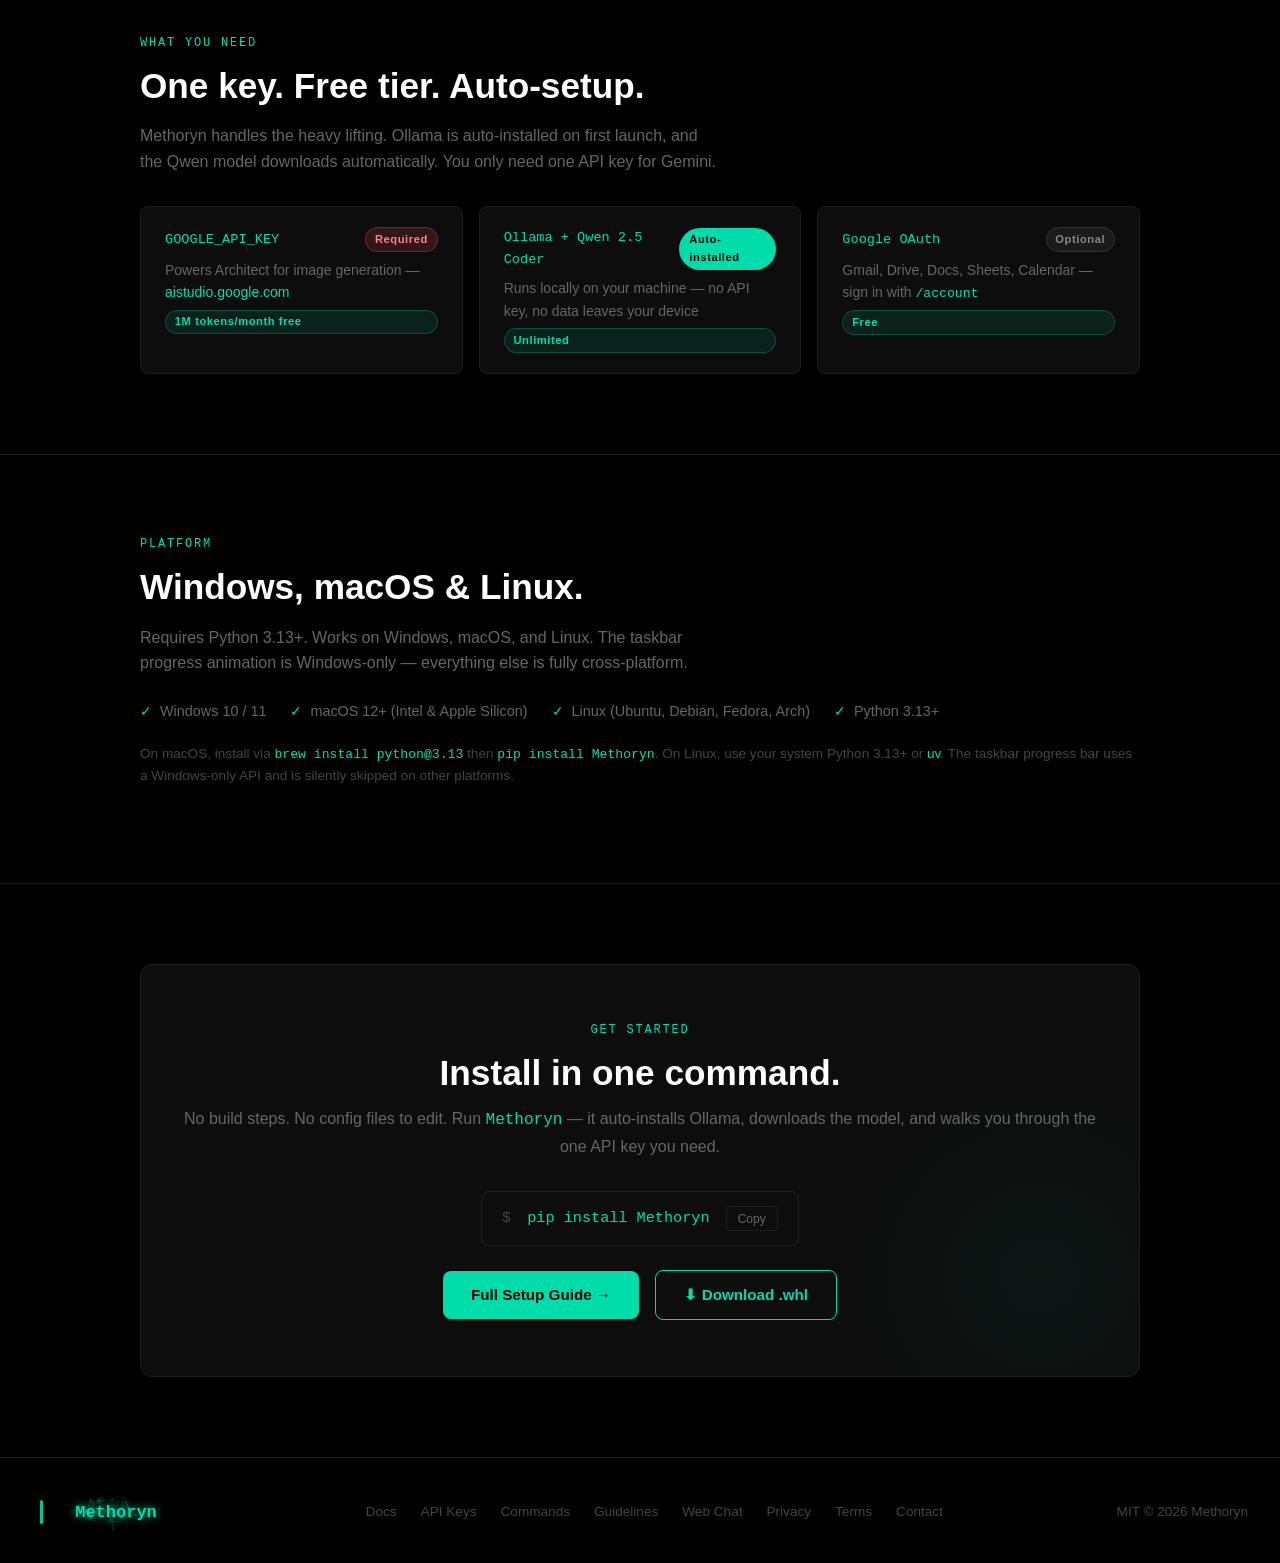
==== commit e9f7bd2c: "site: update to v0.1.62" ====
--- a/index.html
+++ b/index.html
@@ -32,7 +32,7 @@
   <section class="hero">
     <div class="hero-inner">
       <div class="hero-badge">
-        <span></span> v0.1.61 — Free to install
+        <span></span> v0.1.62 — Free to install
       </div>
 
       <h1>Your <em>AI agent</em> lives in the terminal.</h1>
